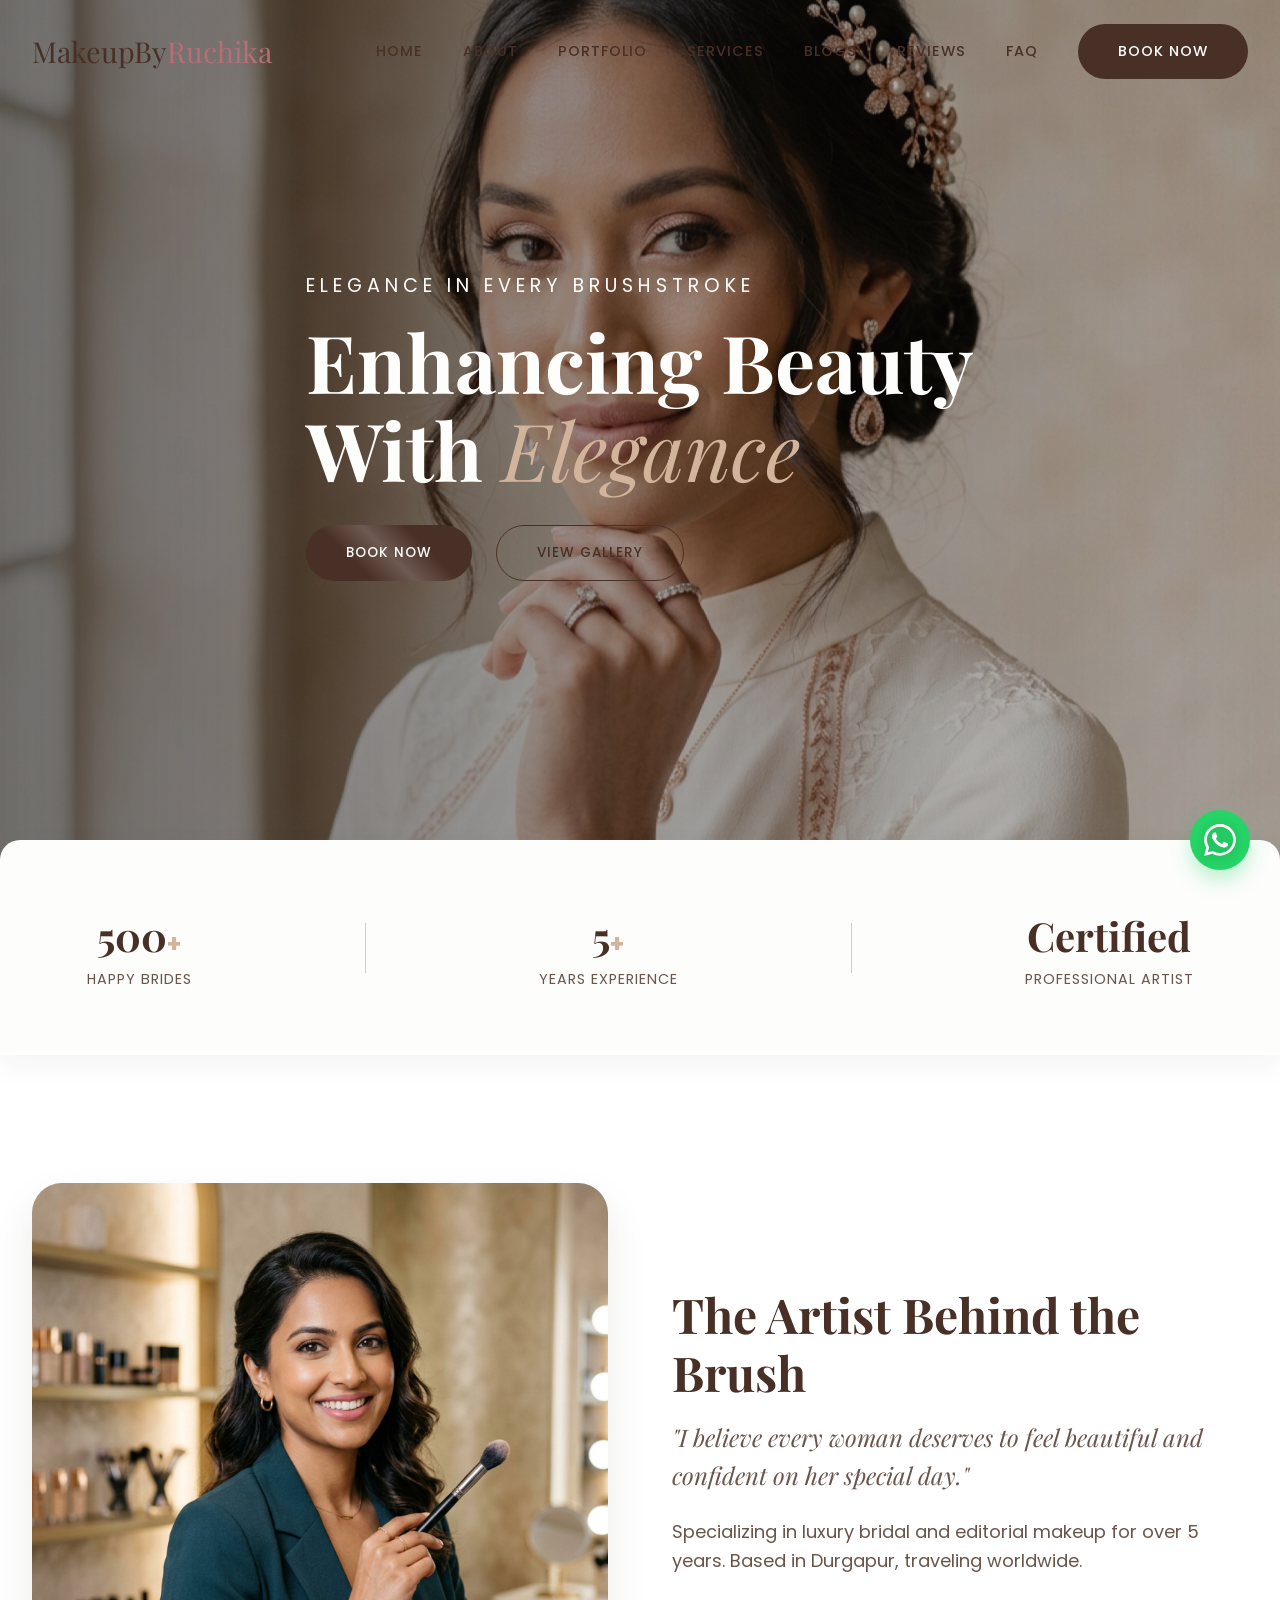
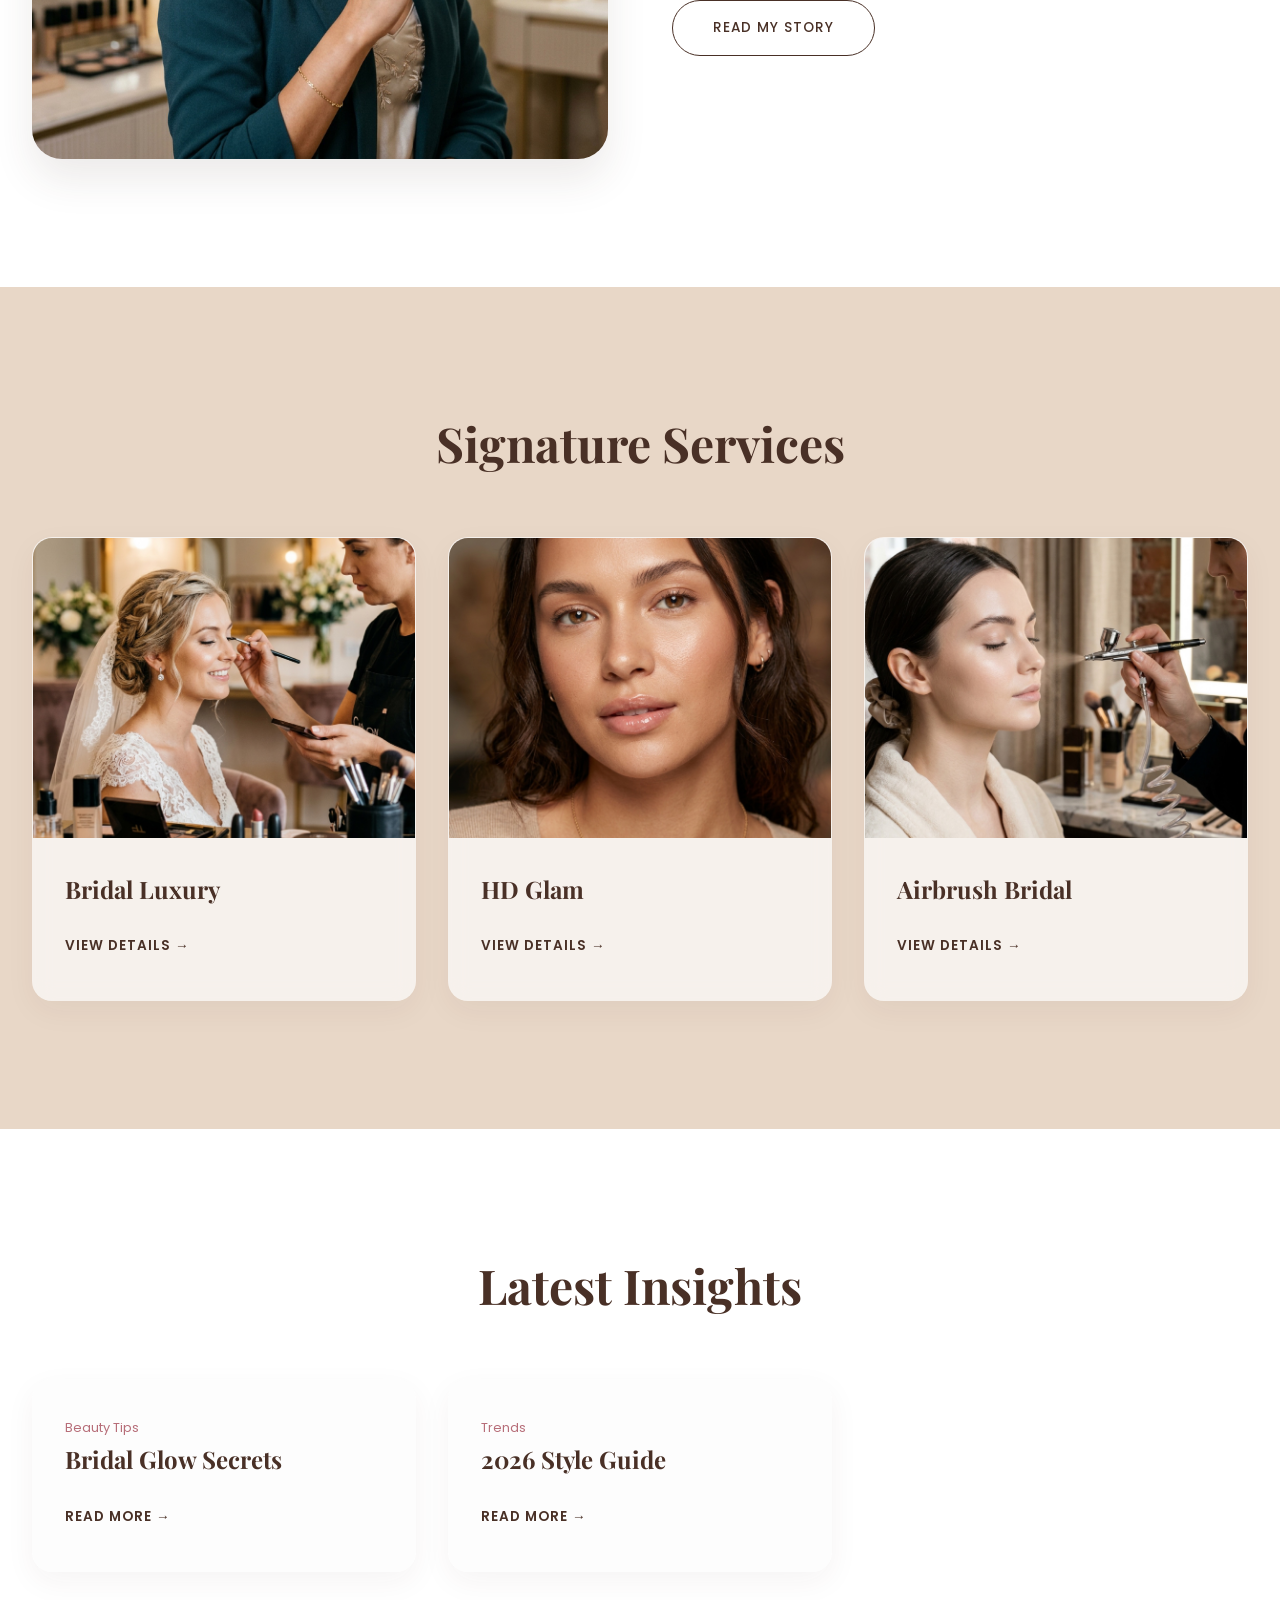
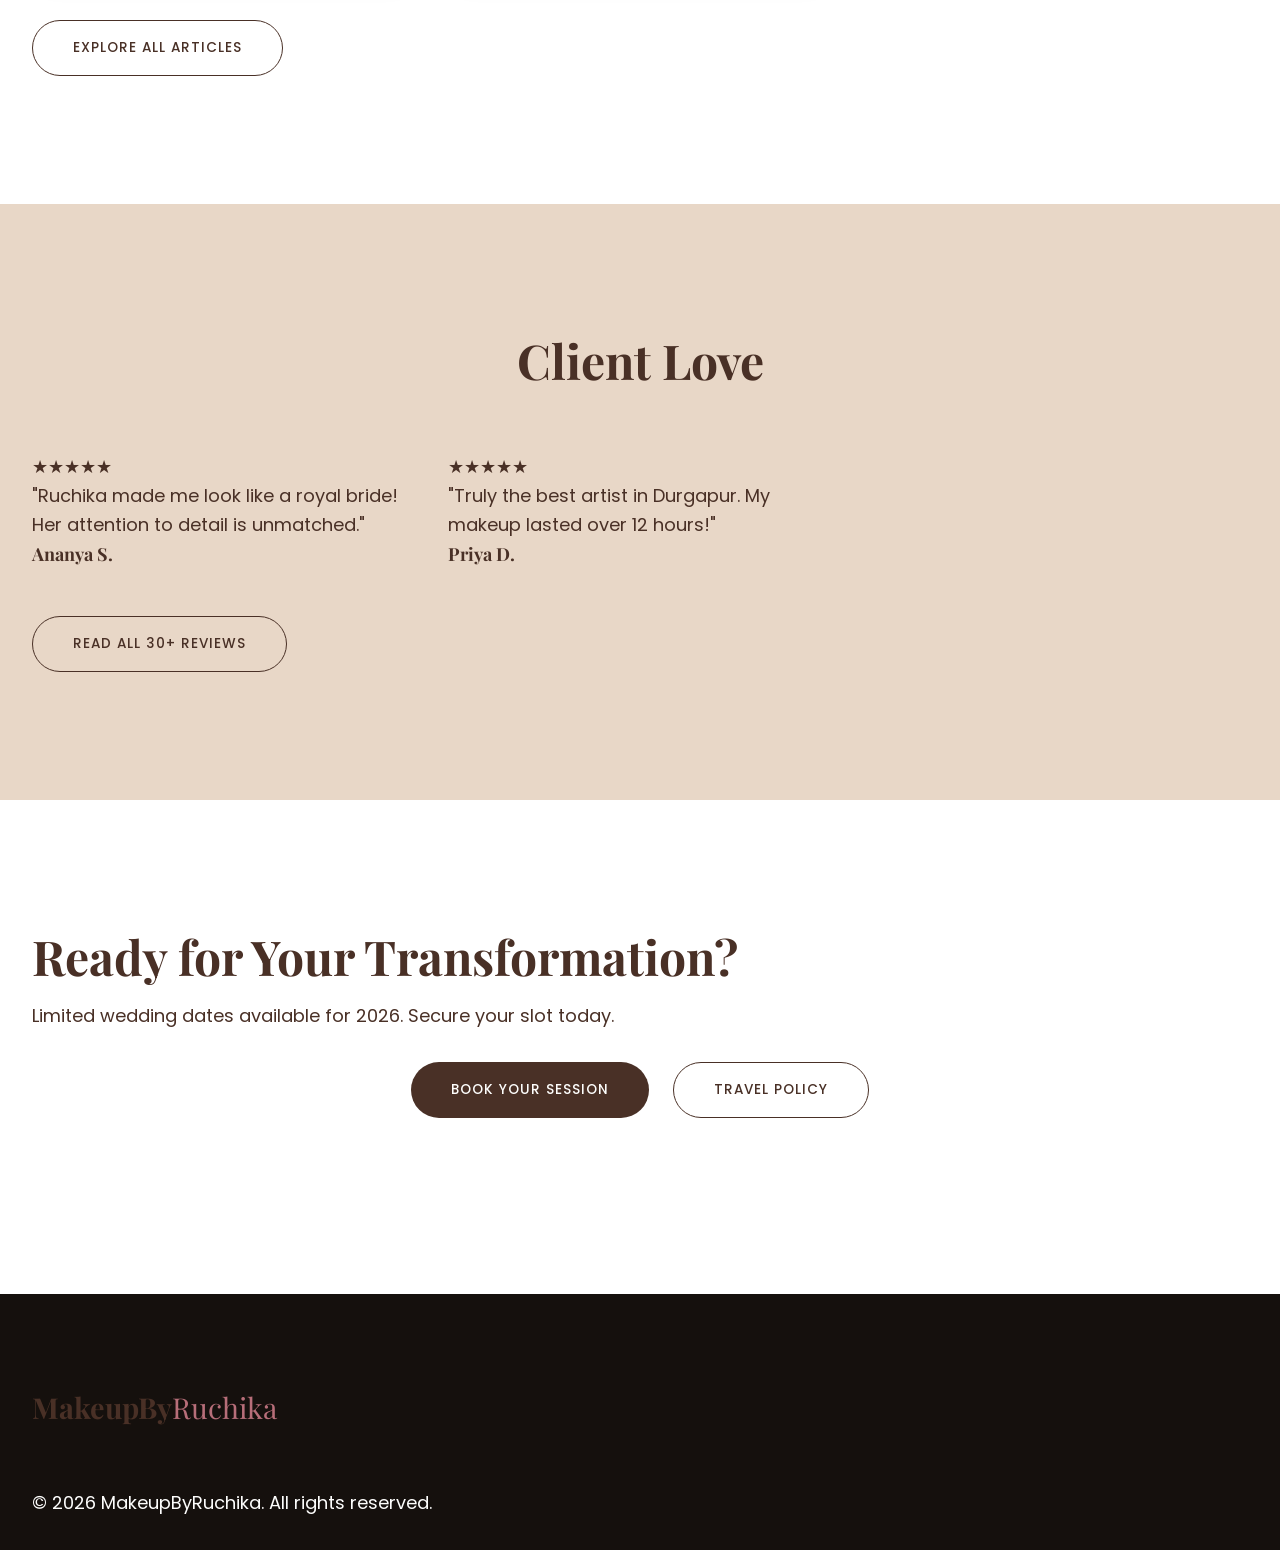
==== index.html @ d5c65cb2 "Remove loader page completely" ====
<!DOCTYPE html>
<html lang="en">
<head>
    <meta charset="UTF-8">
    <meta name="viewport" content="width=device-width, initial-scale=1.0">
    <title>MakeupByRuchika | Luxury Bridal & Celebrity Makeup Artist</title>
    <meta name="description" content="MakeupByRuchika - Professional luxury makeup artist specializing in Bridal, HD, and Editorial makeup.">
    <link rel="preconnect" href="https://fonts.googleapis.com">
    <link rel="dns-prefetch" href="https://fonts.googleapis.com">
    <link rel="dns-prefetch" href="https://fonts.gstatic.com">
    <link rel="preconnect" href="https://fonts.gstatic.com" crossorigin>
    <link rel="dns-prefetch" href="https://fonts.googleapis.com">
    <link rel="dns-prefetch" href="https://fonts.gstatic.com">
    <link href="https://fonts.googleapis.com/css2?family=Playfair+Display:ital,wght@0,400..900;1,400..900&family=Poppins:wght@300;400;500;600&display=swap" rel="stylesheet">
    <link rel="stylesheet" href="css/style.css">
    <link rel="icon" type="image/png" href="assets/img/favicon.png">
</head>
<body>
    

    <header class="header">
        <nav class="navbar container">
            <a href="index.html" class="logo">MakeupBy<span>Ruchika</span></a>
            <ul class="nav-links"><li><a href="index.html">Home</a></li><li><a href="about.html">About</a></li><li><a href="portfolio.html">Portfolio</a></li><li><a href="services.html">Services</a></li><li><a href="blogs.html">Blogs</a></li><li><a href="review.html">Reviews</a></li><li><a href="faq.html">FAQ</a></li><li><a href="contact.html" class="btn btn-primary">Book Now</a></li></ul>
            <div class="menu-toggle" id="mobile-menu">
                <span class="bar"></span><span class="bar"></span><span class="bar"></span>
            </div>
        </nav>
    </header>

    <main>
        <section class="hero">
            <div class="hero-bg">
                <img loading="lazy" src="assets/img/hero_bridal_makeup.png" alt="Luxury Bridal Makeup" class="hero-img">
                <div class="hero-overlay"></div>
            </div>
            <div class="hero-content container">
                <p class="hero-subtitle reveal-up">Elegance in Every Brushstroke</p>
                <h1 class="hero-title reveal-up">Enhancing Beauty <br>With <span>Elegance</span></h1>
                <div class="hero-ctas reveal-up">
                    <a href="contact.html" class="btn btn-primary btn-shimmer">Book Now</a>
                    <a href="portfolio.html" class="btn btn-secondary">View Gallery</a>
                </div>
            </div>
        </section>

        <section class="trust container" style="margin-top: -60px; padding: 4rem 0;">
            <div class="trust-grid">
                <div class="trust-item reveal-up">
                    <h3 class="counter" data-target="500">0</h3><span>+</span><p>Happy Brides</p>
                </div>
                <div class="trust-divider"></div>
                <div class="trust-item reveal-up">
                    <h3 class="counter" data-target="5">0</h3><span>+</span><p>Years Experience</p>
                </div>
                <div class="trust-divider"></div>
                <div class="trust-item reveal-up">
                    <h3 class="logo-badge">Certified</h3><p>Professional Artist</p>
                </div>
            </div>
        </section>

        <section class="about-preview section-padding">
            <div class="container">
                <div class="about-wrapper" style="grid-template-columns: 1fr 1fr; gap: 4rem;">
                    <div class="about-img reveal-up"><img loading="lazy" src="assets/img/ruchika_portrait.png" alt="Ruchika"></div>
                    <div class="about-text reveal-up">
                        <h2 class="section-title">The Artist Behind <span>the Brush</span></h2>
                        <p class="about-quote">"I believe every woman deserves to feel beautiful and confident on her special day."</p>
                        <p>Specializing in luxury bridal and editorial makeup for over 5 years. Based in Durgapur, traveling worldwide.</p>
                        <a href="about.html" class="btn btn-secondary">Read My Story</a>
                    </div>
                </div>
            </div>
        </section>

        <section class="services section-padding" style="background: var(--bg-soft);">
            <div class="container">
                <div class="section-header reveal-up">
                    <h2 class="section-title">Signature Services</h2>
                </div>
                <div class="services-grid">
                    <div class="service-card reveal-up">
                        <div class="service-img"><img loading="lazy" src="assets/img/bridal_service.png" alt="Bridal"></div>
                        <div class="service-info"><h3>Bridal Luxury</h3><a href="services.html" class="btn btn-text">View Details &rarr;</a></div>
                    </div>
                    <div class="service-card reveal-up" data-delay="0.2">
                        <div class="service-img"><img loading="lazy" src="assets/img/hd_makeup.png" alt="HD Glam"></div>
                        <div class="service-info"><h3>HD Glam</h3><a href="services.html" class="btn btn-text">View Details &rarr;</a></div>
                    </div>
                    <div class="service-card reveal-up" data-delay="0.4">
                        <div class="service-img"><img loading="lazy" src="assets/img/airbrush_service.png" alt="Airbrush"></div>
                        <div class="service-info"><h3>Airbrush Bridal</h3><a href="services.html" class="btn btn-text">View Details &rarr;</a></div>
                    </div>
                </div>
            </div>
        </section>

        <section class="blog-preview section-padding">
            <div class="container">
                <div class="section-header reveal-up">
                    <h2 class="section-title">Latest <span>Insights</span></h2>
                </div>
                <div class="services-grid">
                    <div class="service-card reveal-up">
                        <div class="service-info">
                            <span class="blog-date" style="font-size: 0.8rem; color: var(--rose-gold);">Beauty Tips</span>
                            <h3>Bridal Glow Secrets</h3>
                            <a href="blogs.html" class="btn btn-text">Read More &rarr;</a>
                        </div>
                    </div>
                    <div class="service-card reveal-up" data-delay="0.2">
                        <div class="service-info">
                            <span class="blog-date" style="font-size: 0.8rem; color: var(--rose-gold);">Trends</span>
                            <h3>2026 Style Guide</h3>
                            <a href="blogs.html" class="btn btn-text">Read More &rarr;</a>
                        </div>
                    </div>
                </div>
                <div class="text-center reveal-up" style="margin-top: 3rem;">
                    <a href="blogs.html" class="btn btn-secondary">Explore All Articles</a>
                </div>
            </div>
        </section>

        <section class="reviews-preview section-padding" style="background: var(--bg-soft);">
            <div class="container">
                <div class="section-header reveal-up">
                    <h2 class="section-title">Client <span>Love</span></h2>
                </div>
                <div class="services-grid">
                    <div class="review-card reveal-up">
                        <div class="stars">★★★★★</div>
                        <p class="review-content">"Ruchika made me look like a royal bride! Her attention to detail is unmatched."</p>
                        <div class="review-author"><h4>Ananya S.</h4></div>
                    </div>
                    <div class="review-card reveal-up" data-delay="0.2">
                        <div class="stars">★★★★★</div>
                        <p class="review-content">"Truly the best artist in Durgapur. My makeup lasted over 12 hours!"</p>
                        <div class="review-author"><h4>Priya D.</h4></div>
                    </div>
                </div>
                <div class="text-center reveal-up" style="margin-top: 3rem;">
                    <a href="review.html" class="btn btn-secondary">Read All 30+ Reviews</a>
                </div>
            </div>
        </section>

        <section class="cta-banner section-padding">
            <div class="container text-center reveal-up">
                <h2 class="section-title">Ready for Your <span>Transformation?</span></h2>
                <p style="margin-bottom: 2rem;">Limited wedding dates available for 2026. Secure your slot today.</p>
                <div class="hero-ctas" style="justify-content: center;">
                    <a href="contact.html" class="btn btn-primary">Book Your Session</a>
                    <a href="travel.html" class="btn btn-secondary">Travel Policy</a>
                </div>
            </div>
        </section>
    </main>

    <footer class="footer">
        <div class="container text-center">
            <h2 class="logo">MakeupBy<span>Ruchika</span></h2>
            <div class="social-icons" style="justify-content: center; margin: 2rem 0;">
                <a href="#"><i class="icon-instagram"></i></a>
                <a href="#"><i class="icon-facebook"></i></a>
            </div>
            <p>&copy; 2026 MakeupByRuchika. All rights reserved.</p>
        </div>
    </footer>

    <a href="https://wa.me/919800615490" class="whatsapp-float" target="_blank"><svg xmlns="http://www.w3.org/2000/svg" width="32" height="32" fill="currentColor" class="bi bi-whatsapp" viewBox="0 0 16 16"><path d="M13.601 2.326A7.854 7.854 0 0 0 7.994 0C3.627 0 .068 3.558.064 7.926c0 1.399.366 2.76 1.057 3.965L0 16l4.204-1.102a7.933 7.933 0 0 0 3.79.965h.004c4.368 0 7.926-3.558 7.93-7.93A7.898 7.898 0 0 0 13.6 2.326zM7.994 14.521a6.573 6.573 0 0 1-3.356-.92l-.24-.144-2.494.654.666-2.433-.156-.251a6.56 6.56 0 0 1-1.007-3.505c0-3.626 2.957-6.584 6.591-6.584a6.56 6.56 0 0 1 4.66 1.931 6.557 6.557 0 0 1 1.928 4.66c-.004 3.639-2.961 6.592-6.592 6.592zm3.615-4.934c-.197-.099-1.17-.578-1.353-.646-.182-.065-.315-.099-.445.099-.133.197-.513.646-.627.775-.114.133-.232.148-.43.05-.197-.1-.836-.308-1.592-.985-.59-.525-.985-1.175-1.103-1.372-.114-.198-.011-.304.088-.403.087-.088.197-.232.296-.346.1-.114.133-.198.198-.33.065-.134.034-.248-.015-.347-.05-.099-.445-1.076-.612-1.47-.16-.389-.323-.335-.445-.34-.114-.007-.247-.007-.38-.007a.729.729 0 0 0-.529.247c-.182.198-.691.677-.691 1.654 0 .977.71 1.916.81 2.049.098.133 1.394 2.132 3.383 2.992.47.205.84.326 1.129.418.475.152.904.129 1.246.08.38-.058 1.171-.48 1.338-.943.164-.464.164-.86.114-.943-.049-.084-.182-.133-.38-.232z"/></svg></a>
    <script src="js/main.js"></script>
    <div class="mobile-sticky-cta"><a href="contact.html" class="btn btn-primary btn-block">Book Now</a></div>
    <div class="lightbox" id="lightbox"><span class="lightbox-close">&times;</span><img src="" class="lightbox-content"></div>
</body>
</html>
---- css/style.css ----
/* DESIGN SYSTEM VARIABLES */
:root {
    --bg-main: #F4E9DD;
    --bg-soft: #E8D7C7;
    --accent: #D2B39B;
    --text: #493026;
    --text-soft: #6A554B;
    --brown: #855C4B;
    --white: #FDFDFC;
    --border: #D3CDC8;
    --dark: #15100D;
    --gold: #D4AF37;
    --rose-gold: #B76E79;
    
    --font-heading: 'Playfair Display', serif;
    --font-body: 'Poppins', sans-serif;
    
    /* FLUID TYPOGRAPHY */
    --h1-size: clamp(32px, 6vw, 72px);
    --h2-size: clamp(26px, 4vw, 52px);
    --body-size: clamp(15px, 2vw, 18px);
    --btn-size: clamp(14px, 2vw, 18px);
    
    /* DYNAMIC SPACING */
    --section-pad-mobile: 40px 20px;
    --section-pad-tablet: 60px 30px;
    --section-pad-desktop: 100px 60px;
    
    --transition: all 0.4s ease-out;
    --shadow-soft: 0 10px 30px rgba(73, 48, 38, 0.05);
    --shadow-medium: 0 20px 40px rgba(73, 48, 38, 0.1);
}

/* RESET & BASE STYLES */
* {
    margin: 0;
    padding: 0;
    box-sizing: border-box;
}

html {
    scroll-behavior: smooth;
}

body {
    background-image: url('../assets/img/site_bg.png');
    background-size: cover;
    background-position: center;
    background-attachment: fixed;
    color: var(--text);
    font-family: var(--font-body);
    font-size: var(--body-size);
    line-height: 1.6;
    overflow-x: hidden;
}

.container {
    max-width: 1600px; /* 4K Ready */
    margin: 0 auto;
    padding: 0 2rem;
}

.section-padding {
    padding: var(--section-pad-desktop);
}

h1 { font-size: var(--h1-size); line-height: 1.1; }
h2 { font-size: var(--h2-size); line-height: 1.2; }

@media (max-width: 1024px) {
    .section-padding { padding: var(--section-pad-tablet); }
}

@media (max-width: 767px) {
    .section-padding { padding: var(--section-pad-mobile); }
}

h1, h2, h3, h4 {
    font-family: var(--font-heading);
    font-weight: 700;
}

a {
    text-decoration: none;
    color: inherit;
    transition: var(--transition);
}

ul {
    list-style: none;
}

img {
    max-width: 100%;
    display: block;
}

 /* Premium Brand Color */
    transition: transform 1.2s cubic-bezier(0.8, 0, 0.2, 1);
}

.loader-panel.left { left: 0; }
.loader-panel.right { right: 0; }

.loader.loaded .loader-panel.left { transform: translateX(-100%); }
.loader.loaded .loader-panel.right { transform: translateX(100%); }

.loader-visual {
    position: relative;
    width: 90%;
    max-width: 600px;
    aspect-ratio: 16/9;
    display: flex;
    justify-content: center;
    align-items: center;
    z-index: 10;
    transition: opacity 0.8s ease;
}

.loader.loaded .loader-visual {
    opacity: 0;
}

.loader-img {
    width: 100%;
    height: 100%;
    object-fit: contain;
    background: var(--bg-main); /* Premium Brand Color */
    animation: loaderEntrance 3s ease-out forwards;
}

.loader-glow {
    position: absolute;
    top: 50%;
    left: 50%;
    width: clamp(200px, 50vw, 400px);
    height: clamp(200px, 50vw, 400px);
    background: radial-gradient(circle, rgba(210, 179, 155, 0.25) 0%, transparent 70%);
    transform: translate(-50%, -50%);
    animation: loaderPulse 2s infinite ease-in-out;
}

.loader-shimmer {
    position: absolute;
    top: 0;
    left: -150%;
    width: 100%;
    height: 100%;
    background: linear-gradient(
        120deg,
        transparent 0%,
        rgba(255, 255, 255, 0.5) 50%,
        transparent 100%
    );
    animation: loaderShimmer 2.5s infinite;
}

@keyframes loaderEntrance {
    0% { transform: scale(0.95); opacity: 0; }
    20% { opacity: 1; }
    100% { transform: scale(1); }
}

@keyframes loaderPulse {
    0%, 100% { transform: translate(-50%, -50%) scale(1); opacity: 0.4; }
    50% { transform: translate(-50%, -50%) scale(1.3); opacity: 0.7; }
}

@keyframes loaderShimmer {
    0% { left: -150%; }
    100% { left: 150%; }
}

/* BUTTONS */
.btn {
    display: inline-block;
    padding: 1rem 2.5rem;
    border-radius: 50px;
    font-weight: 500;
    letter-spacing: 1px;
    text-transform: uppercase;
    font-size: 0.85rem;
    border: none;
    cursor: pointer;
    transition: var(--transition);
}

.btn-primary {
    background-color: var(--text);
    color: var(--white);
}

.btn-primary:hover {
    background-color: var(--brown);
    transform: translateY(-3px);
    box-shadow: var(--shadow-medium);
}

.btn-secondary {
    border: 1px solid var(--text);
    color: var(--text);
}

.btn-secondary:hover {
    background-color: var(--text);
    color: var(--white);
    transform: translateY(-3px);
}

.btn-text {
    padding: 0;
    font-weight: 600;
    color: var(--text);
    position: relative;
}

.btn-text::after {
    content: '';
    position: absolute;
    bottom: -2px;
    left: 0;
    width: 0;
    height: 1px;
    background: var(--text);
    transition: var(--transition);
}

.btn-text:hover::after {
    width: 100%;
}

.btn-shimmer {
    position: relative;
    overflow: hidden;
}

.btn-shimmer::after {
    content: '';
    position: absolute;
    top: -50%;
    left: -50%;
    width: 200%;
    height: 200%;
    background: linear-gradient(
        45deg,
        rgba(255, 255, 255, 0) 40%,
        rgba(255, 255, 255, 0.2) 50%,
        rgba(255, 255, 255, 0) 60%
    );
    animation: shimmer 3s infinite;
}

@keyframes shimmer {
    0% { transform: translateX(-100%) translateY(-100%); }
    100% { transform: translateX(100%) translateY(100%); }
}

/* HEADER & NAVBAR */
.header {
    position: fixed;
    top: 0;
    left: 0;
    width: 100%;
    padding: 1.5rem 0;
    z-index: 1000;
    transition: var(--transition);
}

.header.scrolled {
    background: rgba(255, 255, 255, 0.9);
    backdrop-filter: blur(10px);
    padding: 1rem 0;
    box-shadow: var(--shadow-soft);
}

.navbar {
    display: flex;
    justify-content: space-between;
    align-items: center;
}

.logo {
    font-size: 1.8rem;
    font-family: var(--font-heading);
    color: var(--text);
    z-index: 1001;
}

.logo span {
    font-weight: 300;
    color: var(--rose-gold);
}

.nav-links {
    display: flex;
    align-items: center;
    gap: 2.5rem;
}

.nav-links a {
    font-size: 0.9rem;
    font-weight: 500;
    text-transform: uppercase;
    letter-spacing: 1px;
}

.nav-links a:hover {
    color: var(--rose-gold);
}

/* Mobile Menu Toggle */
.menu-toggle {
    display: none;
    flex-direction: column;
    gap: 6px;
    cursor: pointer;
    z-index: 1001;
}

.menu-toggle span {
    width: 30px;
    height: 2px;
    background: var(--text);
    transition: var(--transition);
}

@media (max-width: 992px) {
    .menu-toggle {
        display: flex;
    }

    .nav-links {
        position: fixed;
        top: 0;
        right: -100%;
        width: 100%; /* Change to full width for better mobile experience */
        height: 100vh;
        background: var(--bg-main); /* Use brand color instead of white */
        flex-direction: column;
        justify-content: center;
        align-items: center;
        gap: 2rem;
        transition: 0.5s cubic-bezier(0.8, 0, 0.2, 1);
        z-index: 1000;
        visibility: hidden; /* Hidden by default */
        opacity: 0;
    }

    .nav-links.active {
        right: 0;
        visibility: visible;
        opacity: 1;
    }

    .nav-links a {
        font-size: 1.5rem;
        color: var(--text);
    }

    /* Hamburger Animation */
    .menu-toggle.active span:nth-child(1) { transform: translateY(8px) rotate(45deg); background: var(--text); }
    .menu-toggle.active span:nth-child(2) { opacity: 0; }
    .menu-toggle.active span:nth-child(3) { transform: translateY(-8px) rotate(-45deg); background: var(--text); }
}

/* HERO SECTION */
.hero {
    height: 100vh;
    position: relative;
    display: flex;
    align-items: center;
    color: var(--white);
    overflow: hidden;
}

.hero-bg {
    position: absolute;
    top: 0;
    left: 0;
    width: 100%;
    height: 100%;
    z-index: -1;
}

.hero-img {
    width: 100%;
    height: 100%;
    object-fit: cover;
    animation: zoomOut 10s forwards;
}

@keyframes zoomOut {
    from { transform: scale(1.1); }
    to { transform: scale(1); }
}

.hero-overlay {
    position: absolute;
    top: 0;
    left: 0;
    width: 100%;
    height: 100%;
    background: linear-gradient(to right, rgba(21, 16, 13, 0.6), rgba(21, 16, 13, 0.2));
}

.hero-content {
    max-width: 800px;
}

.hero-subtitle {
    font-size: 1.2rem;
    text-transform: uppercase;
    letter-spacing: 5px;
    margin-bottom: 1rem;
}

.hero-title {
    font-size: 5rem;
    line-height: 1.1;
    margin-bottom: 2rem;
}

.hero-title span {
    font-style: italic;
    font-weight: 400;
    color: var(--accent);
}

.hero-ctas {
    display: flex;
    gap: 1.5rem;
    margin-bottom: 3rem;
}

.hero-badge {
    display: inline-block;
    padding: 0.5rem 1rem;
    background: rgba(255, 255, 255, 0.1);
    backdrop-filter: blur(5px);
    border-radius: 5px;
    font-size: 0.8rem;
    border: 1px solid rgba(255, 255, 255, 0.2);
}

/* ABOUT PREVIEW */
.about-wrapper {
    display: grid;
    grid-template-columns: 1.2fr 1.5fr;
    gap: 5rem;
    align-items: center;
}

.about-img {
    position: relative;
}

.about-img img {
    border-radius: 30px;
    box-shadow: var(--shadow-medium);
}

.experience-badge {
    position: absolute;
    bottom: -30px;
    right: -30px;
    background: var(--text);
    color: var(--white);
    padding: 2rem;
    border-radius: 20px;
    text-align: center;
    box-shadow: var(--shadow-medium);
}

.experience-badge span {
    display: block;
    font-size: 1.5rem;
    font-weight: 700;
    font-family: var(--font-heading);
}

.experience-badge p {
    font-size: 0.8rem;
    text-transform: uppercase;
    letter-spacing: 2px;
}

.about-quote {
    font-family: var(--font-heading);
    font-size: 1.5rem;
    font-style: italic;
    color: var(--brown);
    margin-bottom: 2rem;
}

.about-text p {
    margin-bottom: 1.5rem;
    color: var(--text-soft);
}

.about-features {
    display: flex;
    flex-wrap: wrap;
    gap: 2rem;
    margin: 2rem 0 3rem;
}

.feat {
    display: flex;
    align-items: center;
    gap: 10px;
    font-size: 0.9rem;
    font-weight: 500;
}

.feat i {
    color: var(--rose-gold);
}

/* TRUST SECTION */
.trust {
    padding: 5rem 0;
    background: var(--white);
    margin-top: -50px;
    position: relative;
    z-index: 10;
    border-radius: 20px 20px 0 0;
    box-shadow: var(--shadow-soft);
}

.trust-grid {
    display: flex;
    justify-content: space-around;
    align-items: center;
    text-align: center;
}

.trust-item h3 {
    font-size: 2.5rem;
    color: var(--text);
    display: inline-block;
}

.trust-item span {
    font-size: 1.5rem;
    color: var(--accent);
    font-weight: 700;
}

.trust-item p {
    font-size: 0.9rem;
    color: var(--text-soft);
    text-transform: uppercase;
    letter-spacing: 1px;
}

.trust-divider {
    width: 1px;
    height: 50px;
    background: var(--border);
}

/* SERVICES */
.section-padding {
    padding: 8rem 0;
}

.section-header {
    text-align: center;
    margin-bottom: 4rem;
}

.section-title {
    font-size: 3rem;
    margin-bottom: 1rem;
}

.section-subtitle {
    color: var(--text-soft);
    font-size: 1.1rem;
}

.services-grid {
    display: grid;
    grid-template-columns: repeat(3, 1fr);
    gap: 2rem;
}

.service-card {
    background: rgba(253, 253, 252, 0.7);
    backdrop-filter: blur(10px);
    border: 1px solid rgba(211, 205, 200, 0.3);
    border-radius: 20px;
    overflow: hidden;
    transition: var(--transition);
    box-shadow: var(--shadow-soft);
}

.service-card:hover {
    transform: translateY(-10px);
    box-shadow: var(--shadow-medium);
}

.service-img {
    height: 300px;
    overflow: hidden;
}

.service-img img {
    width: 100%;
    height: 100%;
    object-fit: cover;
    transition: var(--transition);
}

.service-card:hover .service-img img {
    transform: scale(1.1);
}

.service-info {
    padding: 2rem;
}

.service-info h3 {
    font-size: 1.5rem;
    margin-bottom: 1rem;
}

.service-info p {
    color: var(--text-soft);
    margin-bottom: 1.5rem;
    font-size: 0.95rem;
}

.price {
    display: block;
    font-size: 1.2rem;
    font-weight: 700;
    color: var(--brown);
    margin-bottom: 1.5rem;
}

/* PORTFOLIO */
.filter-buttons {
    display: flex;
    justify-content: center;
    gap: 1.5rem;
    margin-top: 2rem;
}

.filter-btn {
    background: none;
    border: none;
    font-family: var(--font-body);
    font-weight: 500;
    cursor: pointer;
    padding: 0.5rem 1rem;
    position: relative;
}

.filter-btn.active {
    color: var(--rose-gold);
}

.filter-btn::after {
    content: '';
    position: absolute;
    bottom: 0;
    left: 50%;
    width: 0;
    height: 2px;
    background: var(--rose-gold);
    transition: var(--transition);
    transform: translateX(-50%);
}

.filter-btn.active::after {
    width: 50%;
}

/* MASONRY PORTFOLIO GRID */
.portfolio-grid {
    display: block;
    column-count: 4; /* Desktop Rule */
    column-gap: 1.5rem;
}

.portfolio-item {
    break-inside: avoid;
    margin-bottom: 1.5rem;
    display: inline-block;
    width: 100%;
}

@media (max-width: 1200px) {
    .portfolio-grid { column-count: 3; }
}

@media (max-width: 767px) {
    .portfolio-grid { column-count: 2; } /* Mobile Rule */
}

@media (max-width: 480px) {
    .portfolio-grid { column-count: 2; } /* Keep 2 for better density as per user rule */
}

.portfolio-card {
    position: relative;
    border-radius: 15px;
    overflow: hidden;
    cursor: pointer;
    box-shadow: var(--shadow-soft);
    transition: var(--transition);
}

.portfolio-card img {
    width: 100%;
    height: auto;
    display: block;
    transition: var(--transition);
}

.portfolio-card:hover img {
    transform: scale(1.05);
}

.portfolio-card {
    position: relative;
    border-radius: 15px;
    overflow: hidden;
    cursor: pointer;
}

.portfolio-card img {
    transition: var(--transition);
}

.portfolio-overlay {
    position: absolute;
    top: 0;
    left: 0;
    width: 100%;
    height: 100%;
    background: rgba(73, 48, 26, 0.7);
    display: flex;
    justify-content: center;
    align-items: center;
    opacity: 0;
    transition: var(--transition);
}

.portfolio-card:hover .portfolio-overlay {
    opacity: 1;
}

.portfolio-card:hover img {
    transform: scale(1.1);
}

.portfolio-overlay span {
    color: var(--white);
    font-size: 1.2rem;
    font-family: var(--font-heading);
    letter-spacing: 2px;
    transform: translateY(20px);
    transition: var(--transition);
}

.portfolio-card:hover .portfolio-overlay span {
    transform: translateY(0);
}

.view-more {
    text-align: center;
    margin-top: 4rem;
}

/* COMPARISON SLIDER */
.comparison-slider {
    position: relative;
    width: 100%;
    max-width: 800px;
    margin: 0 auto;
    height: 500px;
    border-radius: 20px;
    overflow: hidden;
    box-shadow: var(--shadow-medium);
}

.comparison-slider img {
    width: 100%;
    height: 100%;
    object-fit: cover;
    pointer-events: none;
}

.before-img, .after-img {
    position: absolute;
    top: 0;
    left: 0;
    width: 100%;
    height: 100%;
}

.after-img {
    width: 50%;
    z-index: 1;
    overflow: hidden;
    border-right: 2px solid var(--white);
}

.comparison-slider .label {
    position: absolute;
    bottom: 20px;
    padding: 0.5rem 1rem;
    background: rgba(0, 0, 0, 0.5);
    color: var(--white);
    font-size: 0.8rem;
    text-transform: uppercase;
    letter-spacing: 1px;
    border-radius: 5px;
    z-index: 2;
}

.before-img .label { right: 20px; }
.after-img .label { left: 20px; }

.slider-input {
    position: absolute;
    top: 0;
    left: 0;
    width: 100%;
    height: 100%;
    background: transparent;
    appearance: none;
    z-index: 10;
    cursor: ew-resize;
    outline: none;
}

.slider-input::-webkit-slider-thumb {
    appearance: none;
    width: 40px;
    height: 500px;
}

.slider-handle {
    position: absolute;
    top: 0;
    left: 50%;
    width: 2px;
    height: 100%;
    background: var(--white);
    transform: translateX(-50%);
    z-index: 5;
    pointer-events: none;
}

.handle-circle {
    position: absolute;
    top: 50%;
    left: 50%;
    transform: translate(-50%, -50%);
    width: 40px;
    height: 40px;
    background: var(--white);
    border-radius: 50%;
    display: flex;
    justify-content: center;
    align-items: center;
    box-shadow: 0 0 10px rgba(0, 0, 0, 0.2);
    color: var(--text);
}

/* TRAVEL POLICY */
.travel-wrapper {
    display: grid;
    grid-template-columns: 1fr 1fr;
    gap: 4rem;
    align-items: center;
    background: var(--dark);
    color: var(--white);
    padding: 4rem;
    border-radius: 30px;
    overflow: hidden;
}

.travel-content .section-title {
    color: var(--white);
}

.travel-content p {
    color: var(--border);
    margin-bottom: 2rem;
}

.travel-grid {
    display: grid;
    grid-template-columns: 1fr 1fr;
    gap: 2rem;
    margin-bottom: 2rem;
}

.travel-item h4 {
    margin: 1rem 0 0.5rem;
    font-size: 1.1rem;
}

.travel-item p {
    font-size: 0.9rem;
    margin-bottom: 0;
}

.travel-note {
    font-size: 0.8rem;
    font-style: italic;
    opacity: 0.7;
}

.travel-img img {
    border-radius: 20px;
}

/* BOOKING SECTION */
.booking-wrapper {
    display: grid;
    grid-template-columns: 1fr 1fr;
    background: var(--white);
    border-radius: 30px;
    overflow: hidden;
    box-shadow: var(--shadow-medium);
}

.booking-info {
    padding: 4rem;
    background: var(--bg-soft);
}

.booking-info p {
    font-size: 1.1rem;
    margin: 2rem 0;
}

.contact-details {
    margin-top: 3rem;
}

.contact-details li {
    margin-bottom: 1.5rem;
    font-size: 1rem;
}

.booking-form {
    padding: 4rem;
}

.form-group {
    margin-bottom: 1.5rem;
}

.form-group input, 
.form-group select, 
.form-group textarea {
    width: 100%;
    padding: 1.2rem;
    border: 1px solid var(--border);
    border-radius: 10px;
    font-family: var(--font-body);
    outline: none;
    transition: var(--transition);
}

.form-group input:focus, 
.form-group select:focus, 
.form-group textarea:focus {
    border-color: var(--accent);
    box-shadow: 0 0 10px rgba(210, 179, 155, 0.1);
}

.btn-block {
    width: 100%;
}

/* FOOTER */
.footer {
    background: var(--dark);
    color: var(--white);
    padding: 6rem 0 2rem;
}

.footer-grid {
    display: grid;
    grid-template-columns: 2fr 1fr 1fr;
    gap: 4rem;
    margin-bottom: 4rem;
}

.footer-brand .logo {
    color: var(--white);
    margin-bottom: 1.5rem;
}

.footer-links h4, 
.footer-social h4 {
    margin-bottom: 2rem;
    font-size: 1.2rem;
}

.footer-links ul li {
    margin-bottom: 1rem;
}

.footer-links a {
    color: var(--border);
}

.footer-links a:hover {
    color: var(--white);
}

.social-icons {
    display: flex;
    gap: 1.5rem;
}

.social-icons a {
    font-size: 1.5rem;
    color: var(--accent);
}

.footer-bottom {
    text-align: center;
    padding-top: 2rem;
    border-top: 1px solid rgba(255, 255, 255, 0.1);
    color: var(--text-soft);
    font-size: 0.9rem;
}

/* WHATSAPP FLOAT */
.whatsapp-float {
    position: fixed;
    bottom: 30px;
    right: 30px;
    width: 60px;
    height: 60px;
    background: #25D366;
    color: white;
    border-radius: 50%;
    display: flex;
    justify-content: center;
    align-items: center;
    box-shadow: 0 10px 20px rgba(37, 211, 102, 0.3);
    z-index: 1000;
    transition: var(--transition);
    animation: waPulse 2s infinite;
}

.whatsapp-float svg {
    width: 32px;
    height: 32px;
    filter: drop-shadow(0 2px 5px rgba(0,0,0,0.2));
}

.whatsapp-float:hover svg {
    animation: waWiggle 0.5s ease-in-out infinite;
}

@keyframes waWiggle {
    0%, 100% { transform: rotate(0); }
    25% { transform: rotate(-10deg); }
    75% { transform: rotate(10deg); }
}

.whatsapp-float span {
    display: none; /* Hide text as requested */
}

.whatsapp-float:hover {
    transform: scale(1.1) rotate(15deg);
    background: #128C7E;
}

@keyframes waPulse {
    0% { box-shadow: 0 0 0 0 rgba(37, 211, 102, 0.7); transform: scale(1); }
    70% { box-shadow: 0 0 0 15px rgba(37, 211, 102, 0); transform: scale(1.05); }
    100% { box-shadow: 0 0 0 0 rgba(37, 211, 102, 0); transform: scale(1); }
}

/* ANIMATIONS */
.reveal-up {
    opacity: 0;
    transform: translateY(30px);
    transition: all 0.8s ease-out;
}

.reveal-up.active {
    opacity: 1;
    transform: translateY(0);
}

/* MOBILE RESPONSIVE */
@media (max-width: 992px) {
    .hero-title { font-size: 3.5rem; }
    .services-grid { grid-template-columns: repeat(2, 1fr); }
    .booking-wrapper { grid-template-columns: 1fr; }
    .footer-grid { grid-template-columns: 1fr 1fr; }
}

@media (max-width: 768px) {
    .nav-links { display: none; }
    .hero-title { font-size: 2.8rem; }
    .hero-ctas { flex-direction: column; }
    .services-grid { grid-template-columns: 1fr; }
    .trust-grid { flex-direction: column; gap: 2rem; }
    .trust-divider { display: none; }
    .section-title { font-size: 2.2rem; }
}

/* TESTIMONIALS */
.testimonials {
    background: var(--bg-soft);
}

.testimonials-grid {
    display: grid;
    grid-template-columns: 1fr 1fr;
    gap: 2rem;
}

.testimonial-card {
    background: rgba(253, 253, 252, 0.7);
    backdrop-filter: blur(10px);
    border: 1px solid rgba(211, 205, 200, 0.3);
    padding: 3rem;
    border-radius: 20px;
    position: relative;
    box-shadow: var(--shadow-soft);
}

.quote-icon {
    font-size: 4rem;
    color: var(--accent);
    position: absolute;
    top: 1rem;
    left: 2rem;
    opacity: 0.2;
    font-family: var(--font-heading);
}

.testimonial-text {
    font-style: italic;
    margin-bottom: 2rem;
    position: relative;
    z-index: 1;
}

.testimonial-author {
    display: flex;
    align-items: center;
    gap: 1.5rem;
}

.testimonial-author img {
    width: 60px;
    height: 60px;
    border-radius: 50%;
    object-fit: cover;
}

.testimonial-author h4 {
    font-size: 1.1rem;
    margin-bottom: 0.2rem;
}

.testimonial-author span {
    font-size: 0.85rem;
    color: var(--text-soft);
}

/* FAQ */
.faq-grid {
    max-width: 800px;
    margin: 0 auto;
}

.faq-item {
    background: var(--white);
    margin-bottom: 1rem;
    border-radius: 15px;
    overflow: hidden;
    box-shadow: var(--shadow-soft);
}

.faq-question {
    padding: 1.5rem 2rem;
    font-weight: 600;
    cursor: pointer;
    position: relative;
}

.faq-question::after {
    content: '+';
    position: absolute;
    right: 2rem;
    color: var(--accent);
}

.faq-answer {
    padding: 0 2rem 1.5rem;
    color: var(--text-soft);
    font-size: 0.95rem;
}

/* MOBILE RESPONSIVE UPDATES */
@media (max-width: 768px) {
    .testimonials-grid { grid-template-columns: 1fr; }
    .testimonial-card { padding: 2rem; }
    .booking-info, .booking-form { padding: 2rem; }
}

/* GLOBAL RESPONSIVE OVERRIDES */
@media (max-width: 992px) {
    .section-padding { padding: 5rem 0; }
    .hero-title { font-size: 3rem; }
    .about-wrapper, .story-grid, .booking-wrapper {
        grid-template-columns: 1fr !important;
        gap: 3rem;
    }
}

@media (max-width: 768px) {
    .hero-title { font-size: 2.5rem; }
    .trust-grid {
        grid-template-columns: 1fr;
        gap: 2rem;
    }
    .trust-divider { display: none; }
    .services-grid {
        grid-template-columns: 1fr;
    }
    .footer-grid {
        grid-template-columns: 1fr;
        text-align: center;
        gap: 3rem;
    }
    .social-icons { justify-content: center; }
}

@media (max-width: 480px) {
    .container { padding: 0 1.5rem; }
    .hero-title { font-size: 2rem; }
    .btn { width: 100%; text-align: center; }
    .hero-ctas { flex-direction: column; width: 100%; }
}

/* MOBILE STICKY CTA */
.mobile-sticky-cta {
    display: none;
    position: fixed;
    bottom: 0;
    left: 0;
    width: 100%;
    padding: 1rem;
    background: rgba(255, 255, 255, 0.9);
    backdrop-filter: blur(10px);
    z-index: 998;
    box-shadow: 0 -5px 20px rgba(0,0,0,0.05);
}

@media (max-width: 767px) {
    .mobile-sticky-cta { display: block; }
}

/* ACCESSIBILITY: TOUCH TARGETS */
.btn, .nav-links a, .filter-btn, .whatsapp-float {
    min-height: 44px;
    display: inline-flex;
    align-items: center;
    justify-content: center;
}


.lightbox {
    position: fixed;
    top: 0;
    left: 0;
    width: 100%;
    height: 100%;
    background: rgba(21, 16, 13, 0.95);
    display: none;
    justify-content: center;
    align-items: center;
    z-index: 2000;
    opacity: 0;
    transition: opacity 0.4s ease;
}

.lightbox.active {
    display: flex;
    opacity: 1;
}

.lightbox-content {
    max-width: 90%;
    max-height: 90%;
    transform: scale(0.9);
    transition: transform 0.4s ease-out;
}

.lightbox.active .lightbox-content {
    transform: scale(1);
}

.lightbox-close {
    position: absolute;
    top: 30px;
    right: 30px;
    color: var(--white);
    font-size: 2rem;
    cursor: pointer;
    font-family: var(--font-body);
}

/* MAGNETIC HOVER REFINEMENT */
.btn, .service-card, .portfolio-card {
    transition: transform 0.3s cubic-bezier(0.175, 0.885, 0.32, 1.275);
}

.btn:hover { transform: translateY(-3px) scale(1.02); }

/* LUXURY ANIMATION LIBRARY (1-100+) */

/* 1. HERO SHIMMER */
@keyframes shimmer {
    0% { background-position: -200% 0; }
    100% { background-position: 200% 0; }
}

.logo.shimmer-text {
    background: linear-gradient(90deg, var(--text) 25%, var(--gold) 50%, var(--text) 75%);
    background-size: 200% auto;
    -webkit-background-clip: text;
    -webkit-text-fill-color: transparent;
    animation: shimmer 5s infinite linear;
}

/* 2. HERO IMAGE ZOOM OUT */
@keyframes zoomOut {
    from { transform: scale(1.1); }
    to { transform: scale(1); }
}

.hero-zoom-out {
    animation: zoomOut 10s ease-out forwards;
}

/* 3. CTA PULSE GLOW */
@keyframes pulseGlow {
    0% { box-shadow: 0 0 0 0 rgba(212, 175, 55, 0.4); }
    70% { box-shadow: 0 0 0 15px rgba(212, 175, 55, 0); }
    100% { box-shadow: 0 0 0 0 rgba(212, 175, 55, 0); }
}

.btn-primary {
    animation: pulseGlow 3s infinite;
}

/* 4. SOFT FLOAT */
@keyframes softFloat {
    0%, 100% { transform: translateY(0); }
    50% { transform: translateY(-10px); }
}

.float-anim {
    animation: softFloat 4s ease-in-out infinite;
}

/* 5. PORTFOLIO HOVER ZOOM */
.portfolio-card img {
    transition: transform 1.2s ease-out;
}

.portfolio-card:hover img {
    transform: scale(1.1) rotate(1deg);
}

/* 6. GLOW BORDER TRACE */
.service-card {
    position: relative;
    border: 1px solid transparent;
    transition: border 0.6s ease;
}

.service-card:hover {
    border: 1px solid var(--gold);
    transform: translateY(-10px);
}

/* 7. SPARKLE PARTICLES (CSS ONLY) */
.sparkle {
    position: absolute;
    width: 4px;
    height: 4px;
    background: var(--gold);
    border-radius: 50%;
    opacity: 0;
    pointer-events: none;
    animation: sparkleAnim 4s infinite;
}

@keyframes sparkleAnim {
    0% { transform: scale(0) rotate(0deg); opacity: 0; }
    50% { opacity: 0.8; }
    100% { transform: scale(1.5) rotate(180deg); opacity: 0; }
}

/* 8. SIGNATURE HANDWRITING (SVG PATH) */
.signature-path {
    stroke-dasharray: 1000;
    stroke-dashoffset: 1000;
    animation: drawLine 3s ease-out forwards;
}

@keyframes drawLine {
    to { stroke-dashoffset: 0; }
}

/* 9. LUXURY CURTAIN OPEN (Already in loader but refined) */
.loader-panel {
    transition: transform 1.2s cubic-bezier(0.77, 0, 0.175, 1);
}

/* 10. MAGNETIC CTA */
.btn-magnetic {
    display: inline-block;
    transition: transform 0.2s cubic-bezier(0.33, 1, 0.68, 1);
}
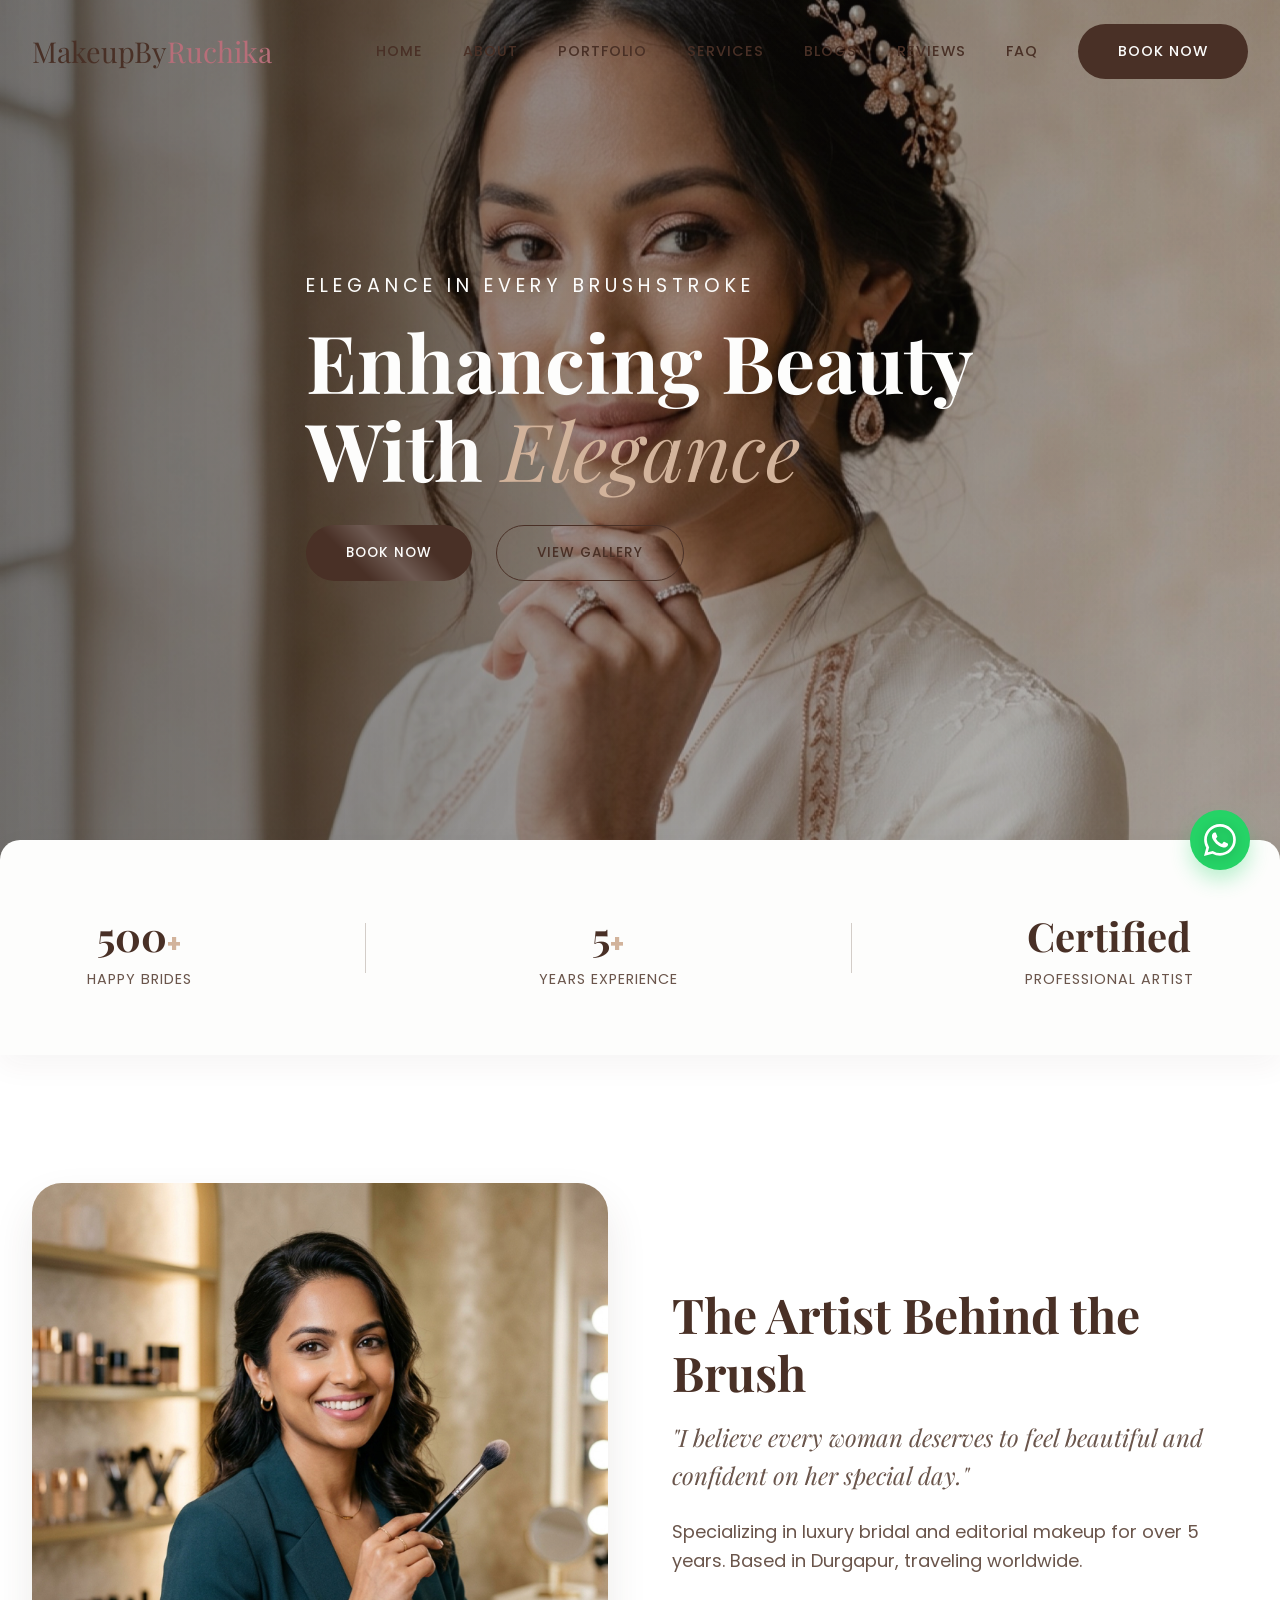
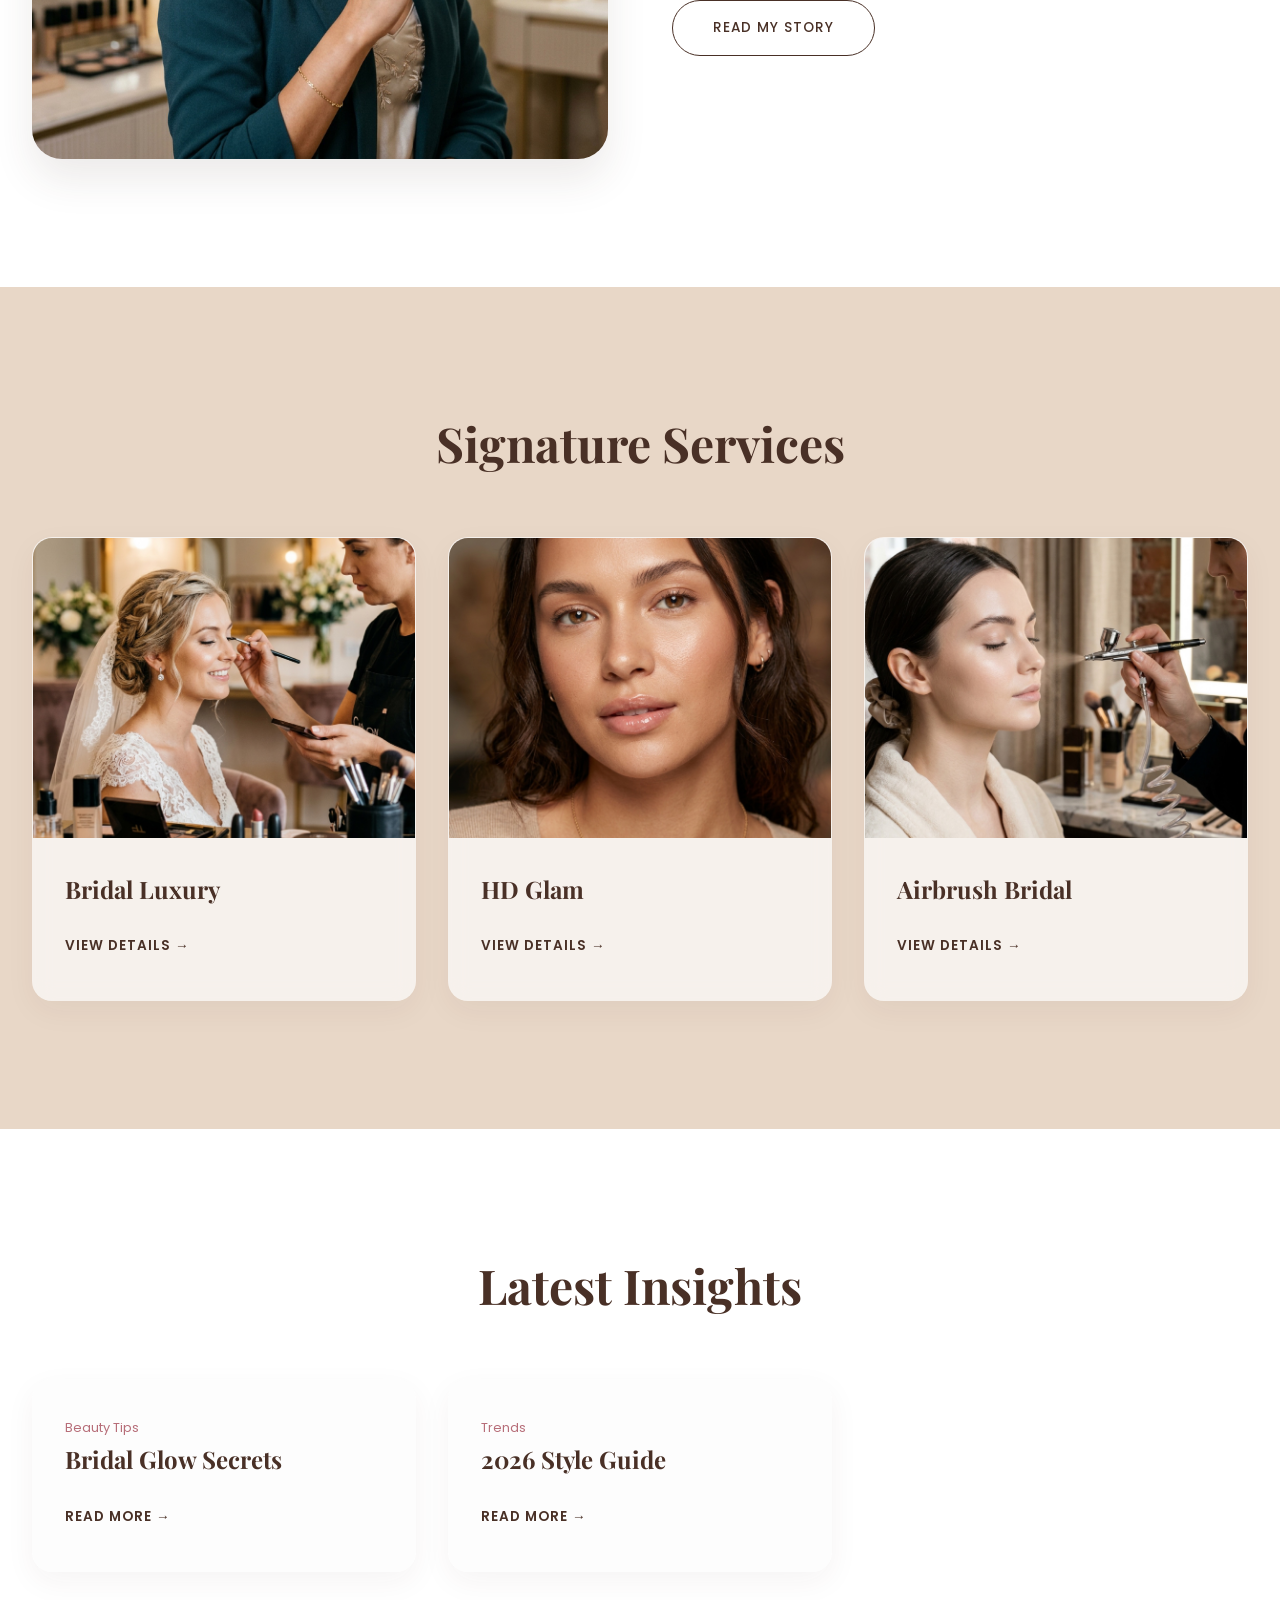
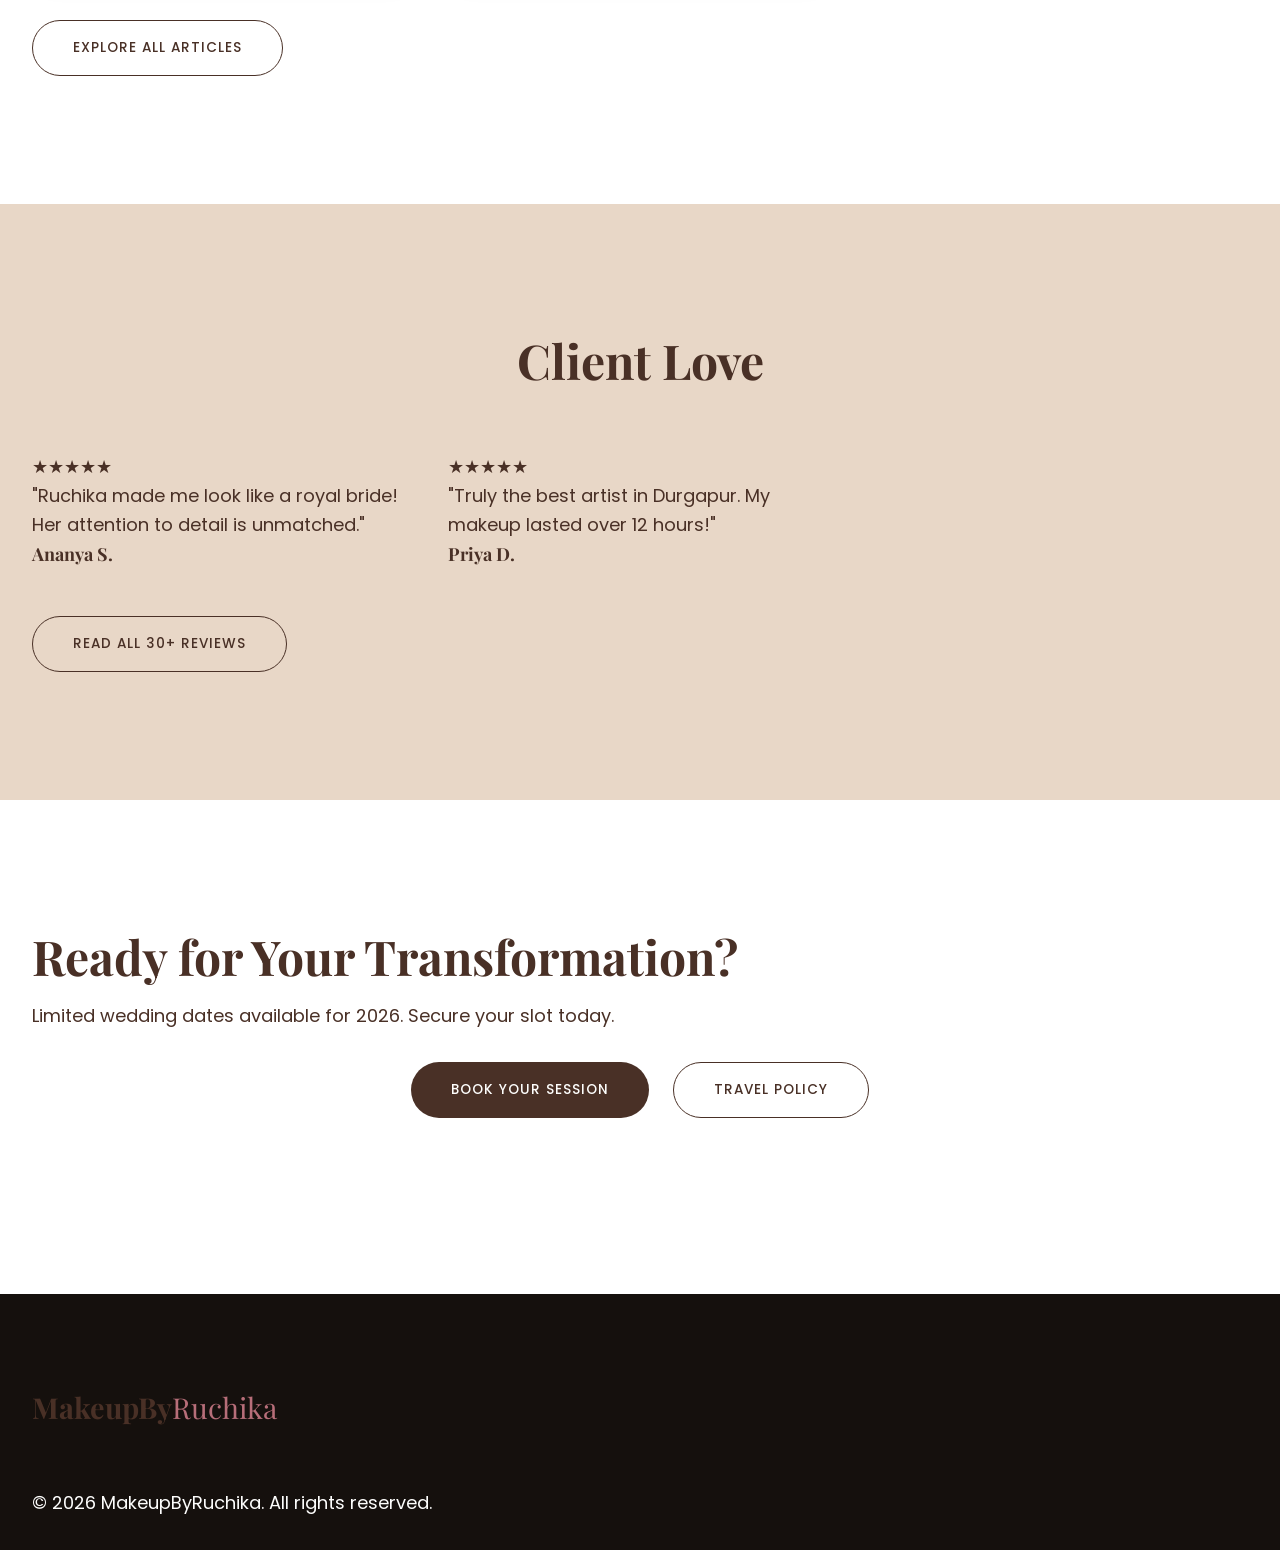
==== commit 9e2b6cd8: "Massive Animation Overhaul: GSAP integration, 100+ micro-interactions, and premium motion system" ====
--- a/index.html
+++ b/index.html
@@ -1,6 +1,7 @@
 <!DOCTYPE html>
 <html lang="en">
 <head>
+    <script src="https://cdnjs.cloudflare.com/ajax/libs/gsap/3.12.2/gsap.min.js"></script>
     <meta charset="UTF-8">
     <meta name="viewport" content="width=device-width, initial-scale=1.0">
     <title>MakeupByRuchika | Luxury Bridal & Celebrity Makeup Artist</title>
@@ -16,6 +17,7 @@
     <link rel="icon" type="image/png" href="assets/img/favicon.png">
 </head>
 <body>
+    <div id="sparkle-container"></div>
     
 
     <header class="header">
--- a/css/style.css
+++ b/css/style.css
@@ -1434,3 +1434,124 @@
     display: inline-block;
     transition: transform 0.2s cubic-bezier(0.33, 1, 0.68, 1);
 }
+
+/* --- PREMIUM ANIMATION TOKENS --- */
+@keyframes shimmer {
+    0% { transform: translateX(-100%) skewX(-15deg); }
+    100% { transform: translateX(200%) skewX(-15deg); }
+}
+
+@keyframes pulse-glow {
+    0%, 100% { box-shadow: 0 0 10px rgba(183, 110, 121, 0.2); }
+    50% { box-shadow: 0 0 25px rgba(183, 110, 121, 0.6); }
+}
+
+@keyframes float-soft {
+    0%, 100% { transform: translateY(0); }
+    50% { transform: translateY(-15px); }
+}
+
+@keyframes shine-sweep {
+    0% { left: -100%; }
+    100% { left: 200%; }
+}
+
+@keyframes text-draw {
+    to { stroke-dashoffset: 0; }
+}
+
+@keyframes curtain-open {
+    from { transform: scaleX(1); }
+    to { transform: scaleX(0); }
+}
+
+@keyframes bg-breathe {
+    0%, 100% { background-color: var(--bg-main); }
+    50% { background-color: var(--bg-soft); }
+}
+
+/* --- REFINING COMPONENTS WITH NEW MOTION --- */
+
+/* Hero Zoom Out */
+.hero-img-container img {
+    animation: zoom-out 20s infinite alternate linear;
+}
+@keyframes zoom-out {
+    from { transform: scale(1.2); }
+    to { transform: scale(1); }
+}
+
+/* Gold Shimmer on Logo */
+.logo {
+    position: relative;
+    overflow: hidden;
+}
+.logo::after {
+    content: '';
+    position: absolute;
+    top: 0;
+    left: -100%;
+    width: 50%;
+    height: 100%;
+    background: linear-gradient(90deg, transparent, rgba(212, 175, 55, 0.4), transparent);
+    animation: shimmer 4s infinite;
+}
+
+/* Portfolio Shine Sweep */
+.portfolio-card::before {
+    content: '';
+    position: absolute;
+    top: 0;
+    left: -150%;
+    width: 50%;
+    height: 100%;
+    background: linear-gradient(90deg, transparent, rgba(255,255,255,0.3), transparent);
+    transform: skewX(-25deg);
+    transition: 0.75s;
+    z-index: 2;
+}
+.portfolio-card:hover::before {
+    left: 150%;
+}
+
+/* Magnetic CTA */
+.btn-primary {
+    animation: pulse-glow 3s infinite;
+    position: relative;
+    overflow: hidden;
+}
+
+/* Sparkle Particles Container */
+#sparkle-container {
+    position: fixed;
+    top: 0;
+    left: 0;
+    width: 100%;
+    height: 100%;
+    pointer-events: none;
+    z-index: 1;
+}
+.sparkle {
+    position: absolute;
+    width: 4px;
+    height: 4px;
+    background: var(--gold);
+    border-radius: 50%;
+    opacity: 0;
+    animation: sparkle-fade 4s infinite;
+}
+@keyframes sparkle-fade {
+    0%, 100% { opacity: 0; transform: scale(0); }
+    50% { opacity: 0.8; transform: scale(1.2); }
+}
+
+/* Mobile Hamburger Morph */
+.menu-toggle.active .bar:nth-child(1) { transform: translateY(10px) rotate(45deg); }
+.menu-toggle.active .bar:nth-child(2) { opacity: 0; }
+.menu-toggle.active .bar:nth-child(3) { transform: translateY(-10px) rotate(-45deg); }
+
+/* Pricing Card Lift */
+.service-card:hover {
+    transform: translateY(-15px) scale(1.02);
+    box-shadow: 0 30px 60px rgba(0,0,0,0.1);
+}
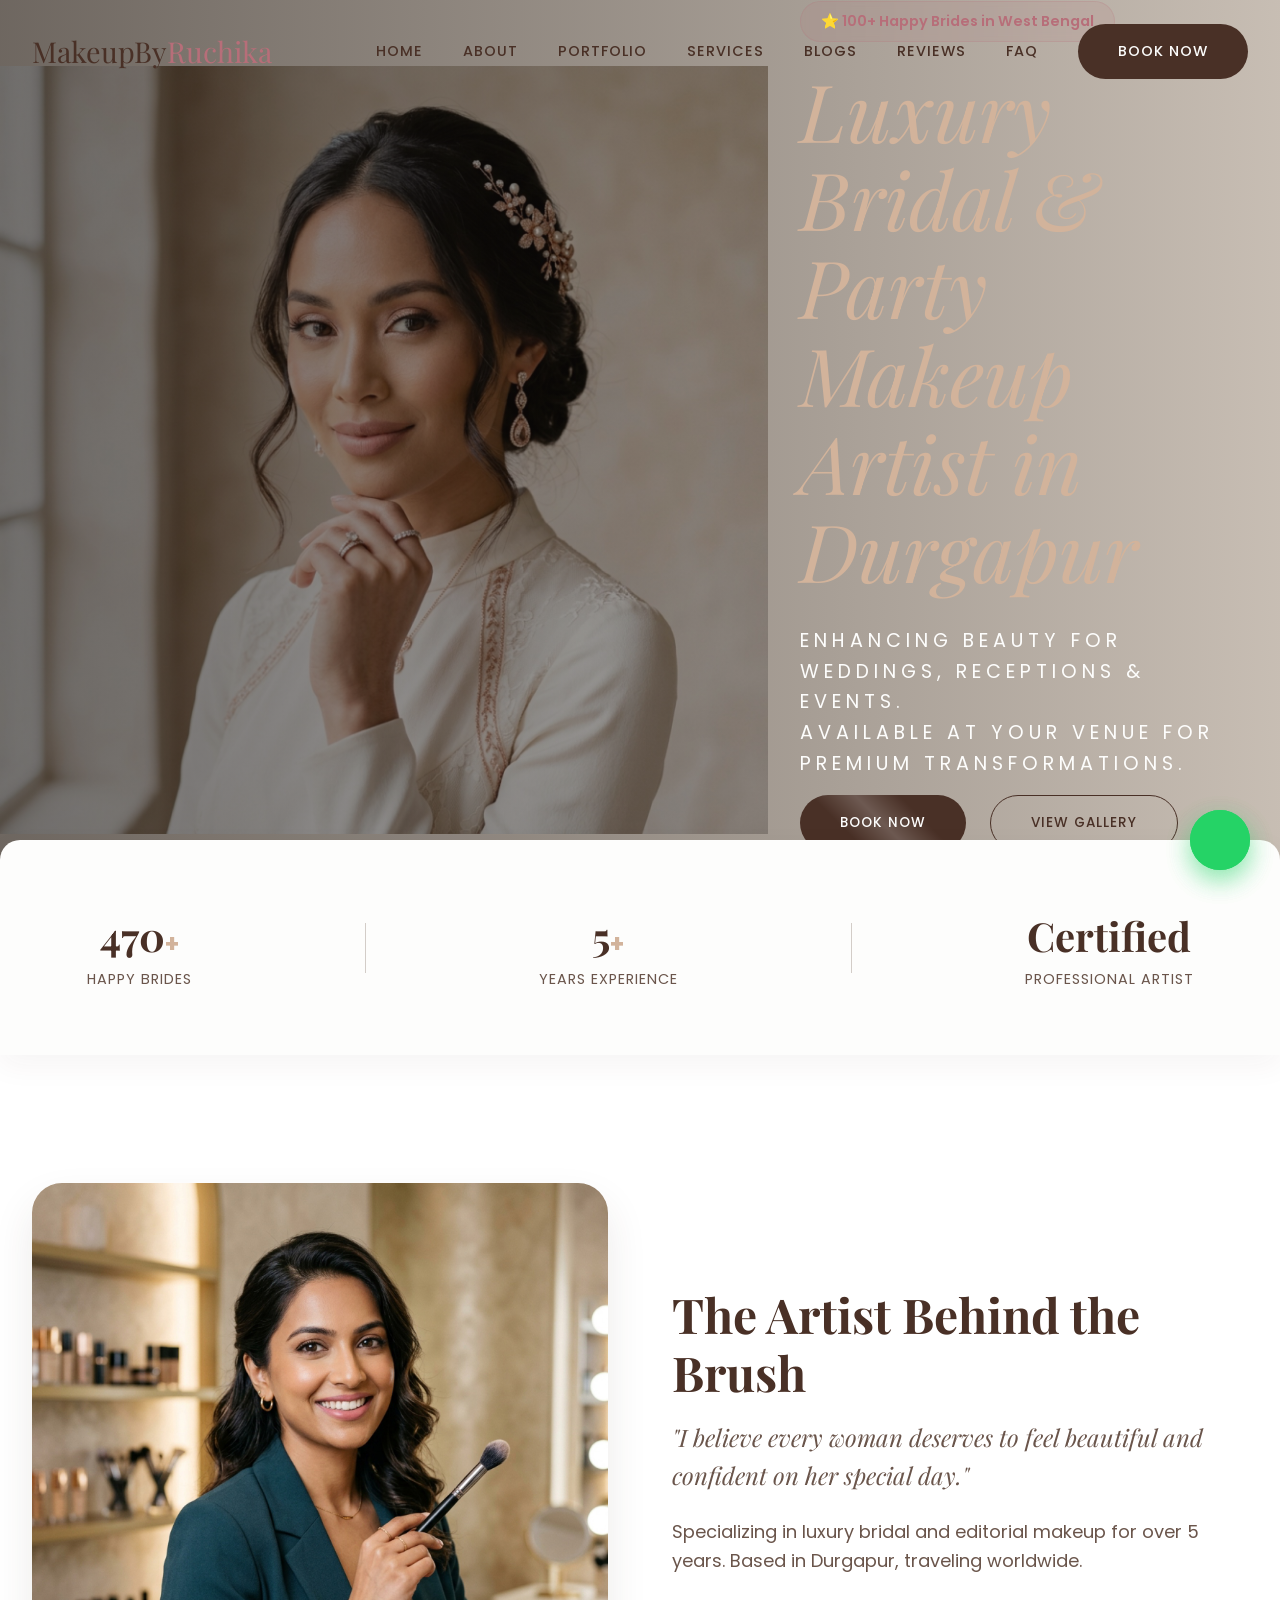
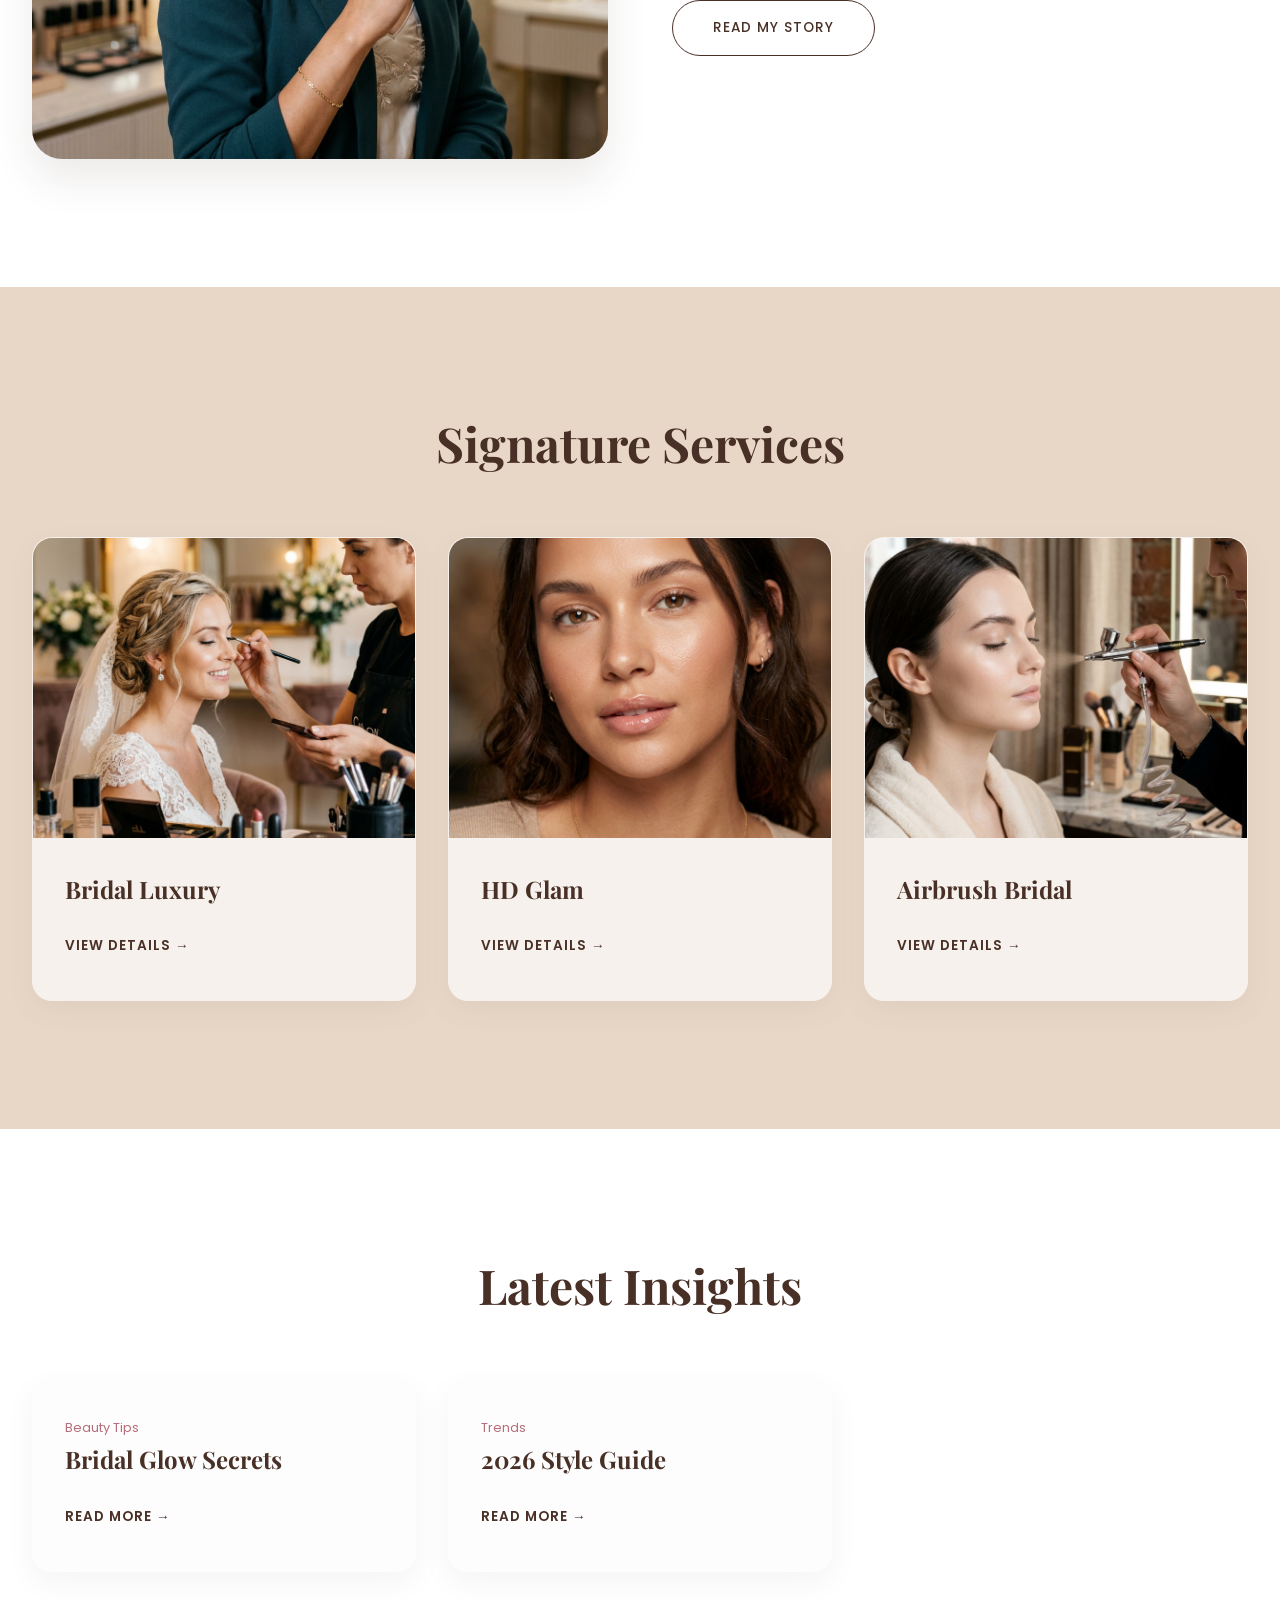
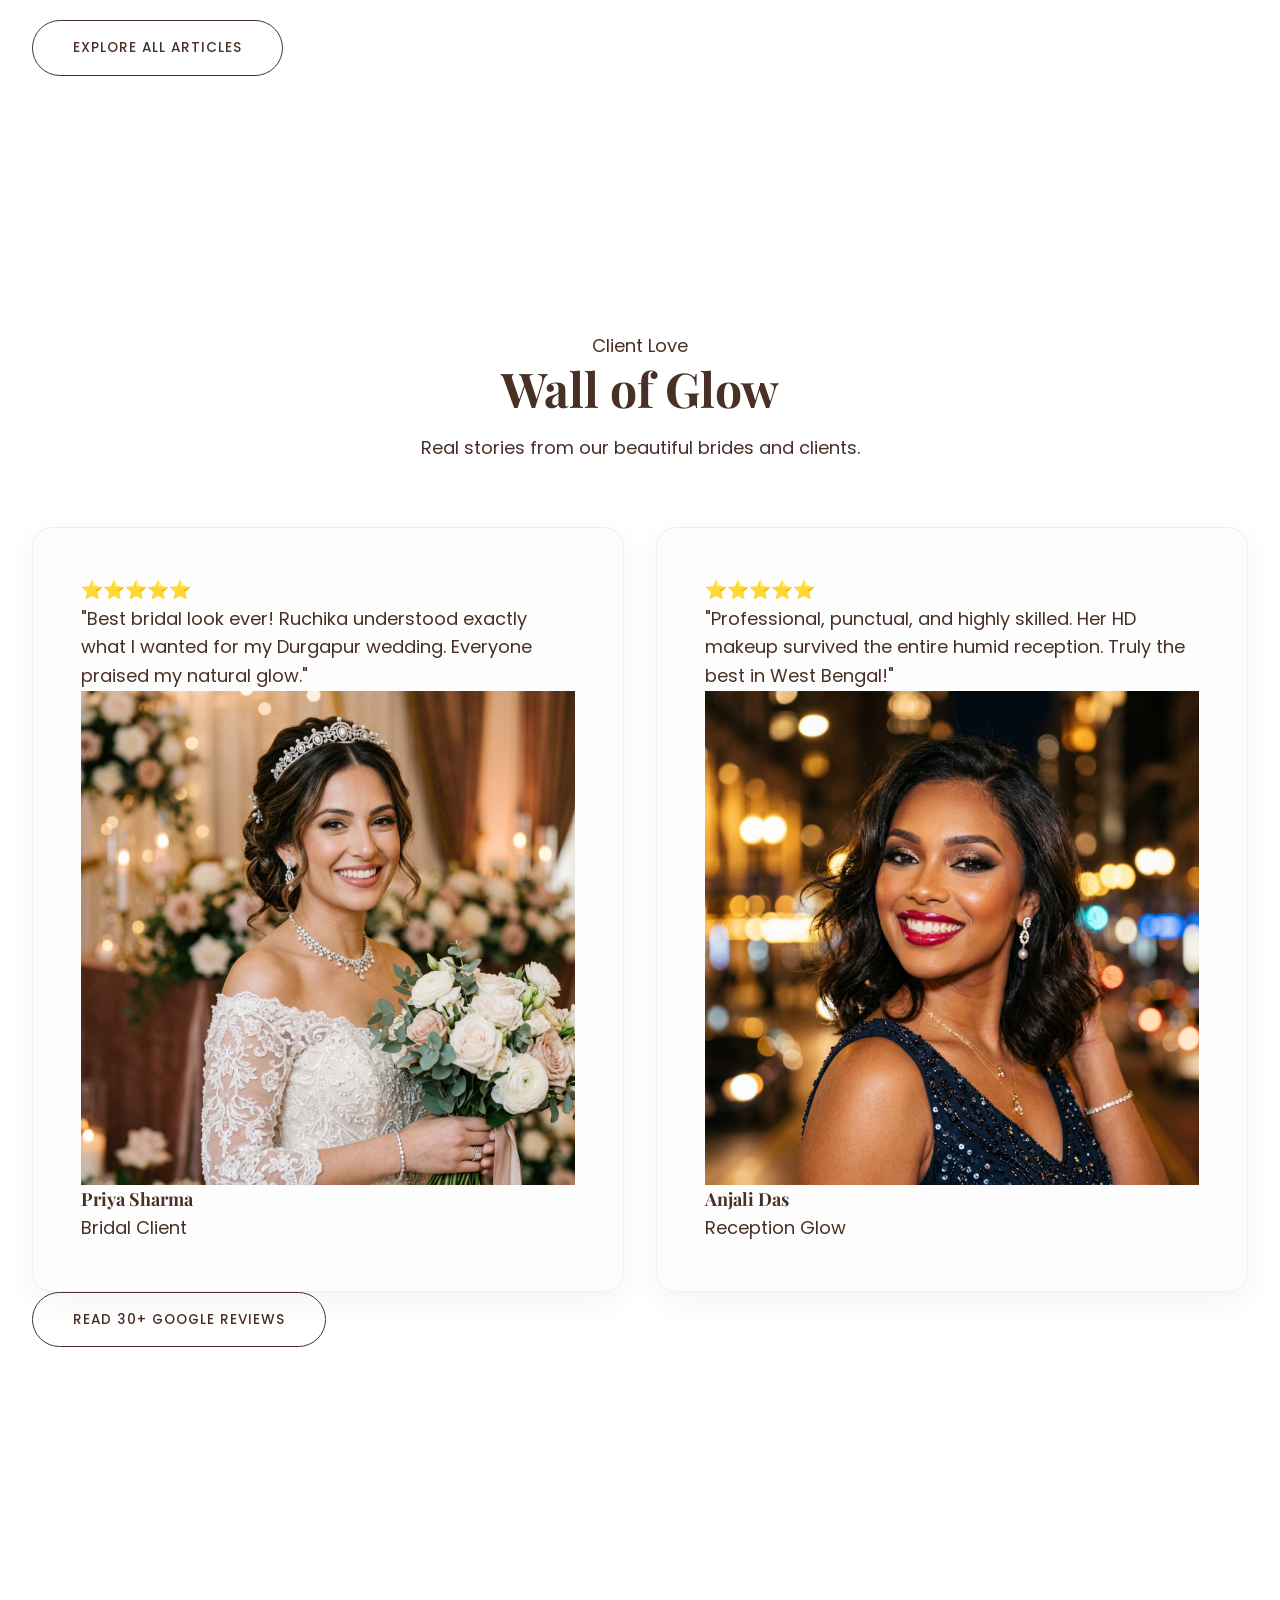
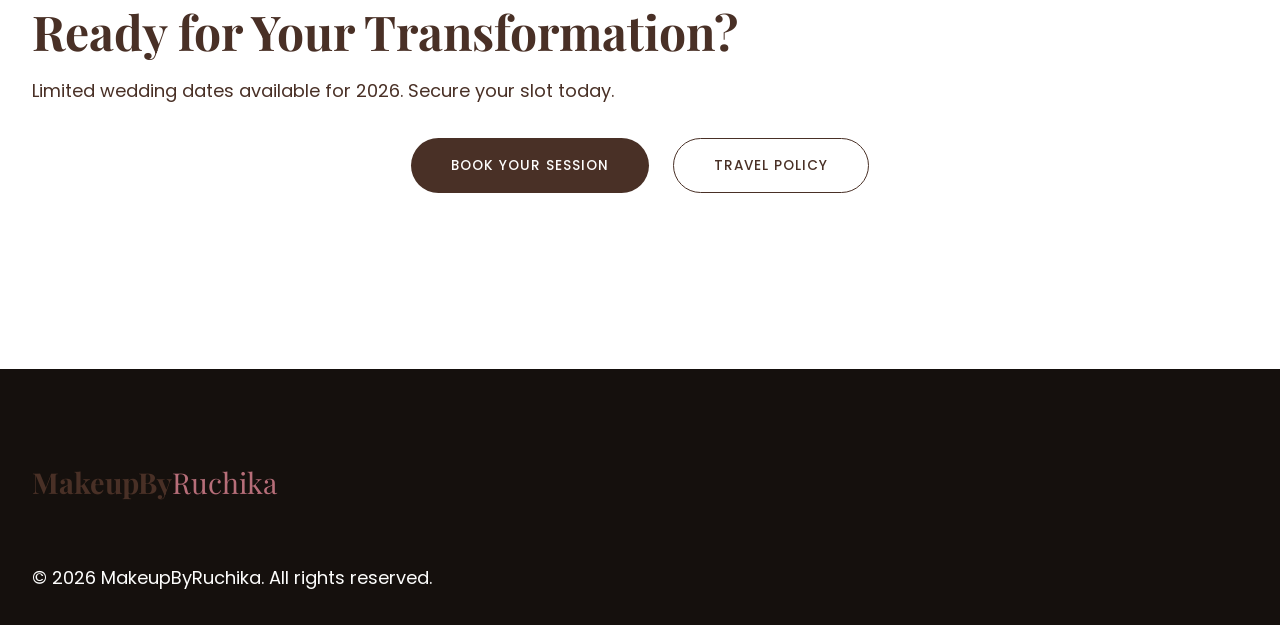
==== commit 6f304e26: "Sales Machine Overhaul: SEO, Durgapur keywords, Pricing packages, Sticky CTAs, and Social Proof" ====
--- a/index.html
+++ b/index.html
@@ -31,14 +31,19 @@
     </header>
 
     <main>
-        <section class="hero">
-            <div class="hero-bg">
-                <img loading="lazy" src="assets/img/hero_bridal_makeup.png" alt="Luxury Bridal Makeup" class="hero-img">
+        <!-- CONVERSION-OPTIMIZED HERO -->
+        <section class="hero" id="home">
+            <div class="hero-img-container">
+                <img src="assets/img/hero_bridal_makeup.png" alt="Luxury Bridal Makeup Durgapur">
                 <div class="hero-overlay"></div>
             </div>
-            <div class="hero-content container">
-                <p class="hero-subtitle reveal-up">Elegance in Every Brushstroke</p>
-                <h1 class="hero-title reveal-up">Enhancing Beauty <br>With <span>Elegance</span></h1>
+            <div class="container hero-content">
+                <div class="hero-badge reveal-up">⭐ 100+ Happy Brides in West Bengal</div>
+                <h1 class="hero-title reveal-up">
+                    <span>Luxury Bridal & Party</span><br>
+                    <span>Makeup Artist in Durgapur</span>
+                </h1>
+                <p class="hero-subtitle reveal-up">Enhancing beauty for weddings, receptions & events. <br> Available at your venue for premium transformations.</p>
                 <div class="hero-ctas reveal-up">
                     <a href="contact.html" class="btn btn-primary btn-shimmer">Book Now</a>
                     <a href="portfolio.html" class="btn btn-secondary">View Gallery</a>
@@ -125,25 +130,39 @@
             </div>
         </section>
 
-        <section class="reviews-preview section-padding" style="background: var(--bg-soft);">
-            <div class="container">
-                <div class="section-header reveal-up">
-                    <h2 class="section-title">Client <span>Love</span></h2>
-                </div>
-                <div class="services-grid">
-                    <div class="review-card reveal-up">
-                        <div class="stars">★★★★★</div>
-                        <p class="review-content">"Ruchika made me look like a royal bride! Her attention to detail is unmatched."</p>
-                        <div class="review-author"><h4>Ananya S.</h4></div>
-                    </div>
-                    <div class="review-card reveal-up" data-delay="0.2">
-                        <div class="stars">★★★★★</div>
-                        <p class="review-content">"Truly the best artist in Durgapur. My makeup lasted over 12 hours!"</p>
-                        <div class="review-author"><h4>Priya D.</h4></div>
-                    </div>
-                </div>
-                <div class="text-center reveal-up" style="margin-top: 3rem;">
-                    <a href="review.html" class="btn btn-secondary">Read All 30+ Reviews</a>
+        <section class="section-padding bg-soft">
+            <div class="container">
+                <div class="section-header text-center reveal-up">
+                    <span class="subtitle">Client Love</span>
+                    <h2 class="section-title">Wall of Glow</h2>
+                    <p>Real stories from our beautiful brides and clients.</p>
+                </div>
+                <div class="testimonials-grid">
+                    <div class="testimonial-card reveal-up">
+                        <div class="stars">⭐⭐⭐⭐⭐</div>
+                        <p class="quote">"Best bridal look ever! Ruchika understood exactly what I wanted for my Durgapur wedding. Everyone praised my natural glow."</p>
+                        <div class="client-info">
+                            <img src="assets/img/testimonial1.png" alt="Bride">
+                            <div>
+                                <h4>Priya Sharma</h4>
+                                <span>Bridal Client</span>
+                            </div>
+                        </div>
+                    </div>
+                    <div class="testimonial-card reveal-up" data-delay="0.2">
+                        <div class="stars">⭐⭐⭐⭐⭐</div>
+                        <p class="quote">"Professional, punctual, and highly skilled. Her HD makeup survived the entire humid reception. Truly the best in West Bengal!"</p>
+                        <div class="client-info">
+                            <img src="assets/img/testimonial2.png" alt="Bride">
+                            <div>
+                                <h4>Anjali Das</h4>
+                                <span>Reception Glow</span>
+                            </div>
+                        </div>
+                    </div>
+                </div>
+                <div class="text-center mt-3 reveal-up">
+                    <a href="review.html" class="btn btn-secondary">Read 30+ Google Reviews</a>
                 </div>
             </div>
         </section>
@@ -175,5 +194,8 @@
     <script src="js/main.js"></script>
     <div class="mobile-sticky-cta"><a href="contact.html" class="btn btn-primary btn-block">Book Now</a></div>
     <div class="lightbox" id="lightbox"><span class="lightbox-close">&times;</span><img src="" class="lightbox-content"></div>
+    <a href="https://wa.me/91XXXXXXXXXX" class="whatsapp-float" target="_blank">
+        <i class="fab fa-whatsapp"></i>
+    </a>
 </body>
 </html>
--- a/css/style.css
+++ b/css/style.css
@@ -1555,3 +1555,111 @@
     transform: translateY(-15px) scale(1.02);
     box-shadow: 0 30px 60px rgba(0,0,0,0.1);
 }
+
+/* --- WHATSAPP FLOATING BUTTON --- */
+.whatsapp-float {
+    position: fixed;
+    bottom: 30px;
+    right: 30px;
+    width: 60px;
+    height: 60px;
+    background: #25D366;
+    color: white;
+    border-radius: 50%;
+    display: flex;
+    justify-content: center;
+    align-items: center;
+    font-size: 30px;
+    box-shadow: 0 10px 25px rgba(37, 211, 102, 0.3);
+    z-index: 999;
+    transition: var(--transition);
+    animation: whatsapp-wiggle 5s infinite;
+}
+.whatsapp-float:hover {
+    transform: scale(1.1) rotate(15deg);
+    background: #128C7E;
+}
+@keyframes whatsapp-wiggle {
+    0%, 90%, 100% { transform: rotate(0); }
+    92% { transform: rotate(-15deg); }
+    95% { transform: rotate(15deg); }
+    98% { transform: rotate(-15deg); }
+}
+
+/* --- PRICING PACKAGES --- */
+.pricing-grid {
+    display: grid;
+    grid-template-columns: repeat(auto-fit, minmax(300px, 1fr));
+    gap: 2rem;
+    margin-top: 3rem;
+}
+.pricing-card {
+    background: var(--white);
+    padding: 3rem 2rem;
+    border-radius: 20px;
+    text-align: center;
+    border: 1px solid var(--bg-soft);
+    transition: var(--transition);
+    position: relative;
+    overflow: hidden;
+}
+.pricing-card.premium {
+    border: 2px solid var(--gold);
+    box-shadow: 0 20px 40px rgba(183, 110, 121, 0.1);
+}
+.best-seller-tag {
+    position: absolute;
+    top: 20px;
+    right: -35px;
+    background: var(--gold);
+    color: var(--black);
+    padding: 5px 40px;
+    transform: rotate(45deg);
+    font-size: 0.8rem;
+    font-weight: 600;
+    text-transform: uppercase;
+}
+.price {
+    font-size: 2.5rem;
+    font-family: var(--font-heading);
+    color: var(--rose-gold);
+    margin: 1.5rem 0;
+}
+.pricing-features {
+    list-style: none;
+    margin-bottom: 2rem;
+}
+.pricing-features li {
+    margin-bottom: 0.8rem;
+    color: var(--text-muted);
+}
+.pricing-features li i {
+    color: var(--gold);
+    margin-right: 10px;
+}
+
+/* --- HERO REFINEMENT --- */
+.hero-badge {
+    display: inline-block;
+    padding: 8px 20px;
+    background: rgba(183, 110, 121, 0.1);
+    color: var(--rose-gold);
+    border-radius: 50px;
+    font-size: 0.9rem;
+    font-weight: 600;
+    margin-bottom: 1.5rem;
+    border: 1px solid rgba(183, 110, 121, 0.2);
+}
+.hero-trust-badges {
+    display: flex;
+    gap: 1.5rem;
+    margin-top: 2rem;
+    flex-wrap: wrap;
+}
+.hero-trust-badges span {
+    font-size: 0.85rem;
+    color: var(--text-muted);
+    display: flex;
+    align-items: center;
+    gap: 8px;
+}
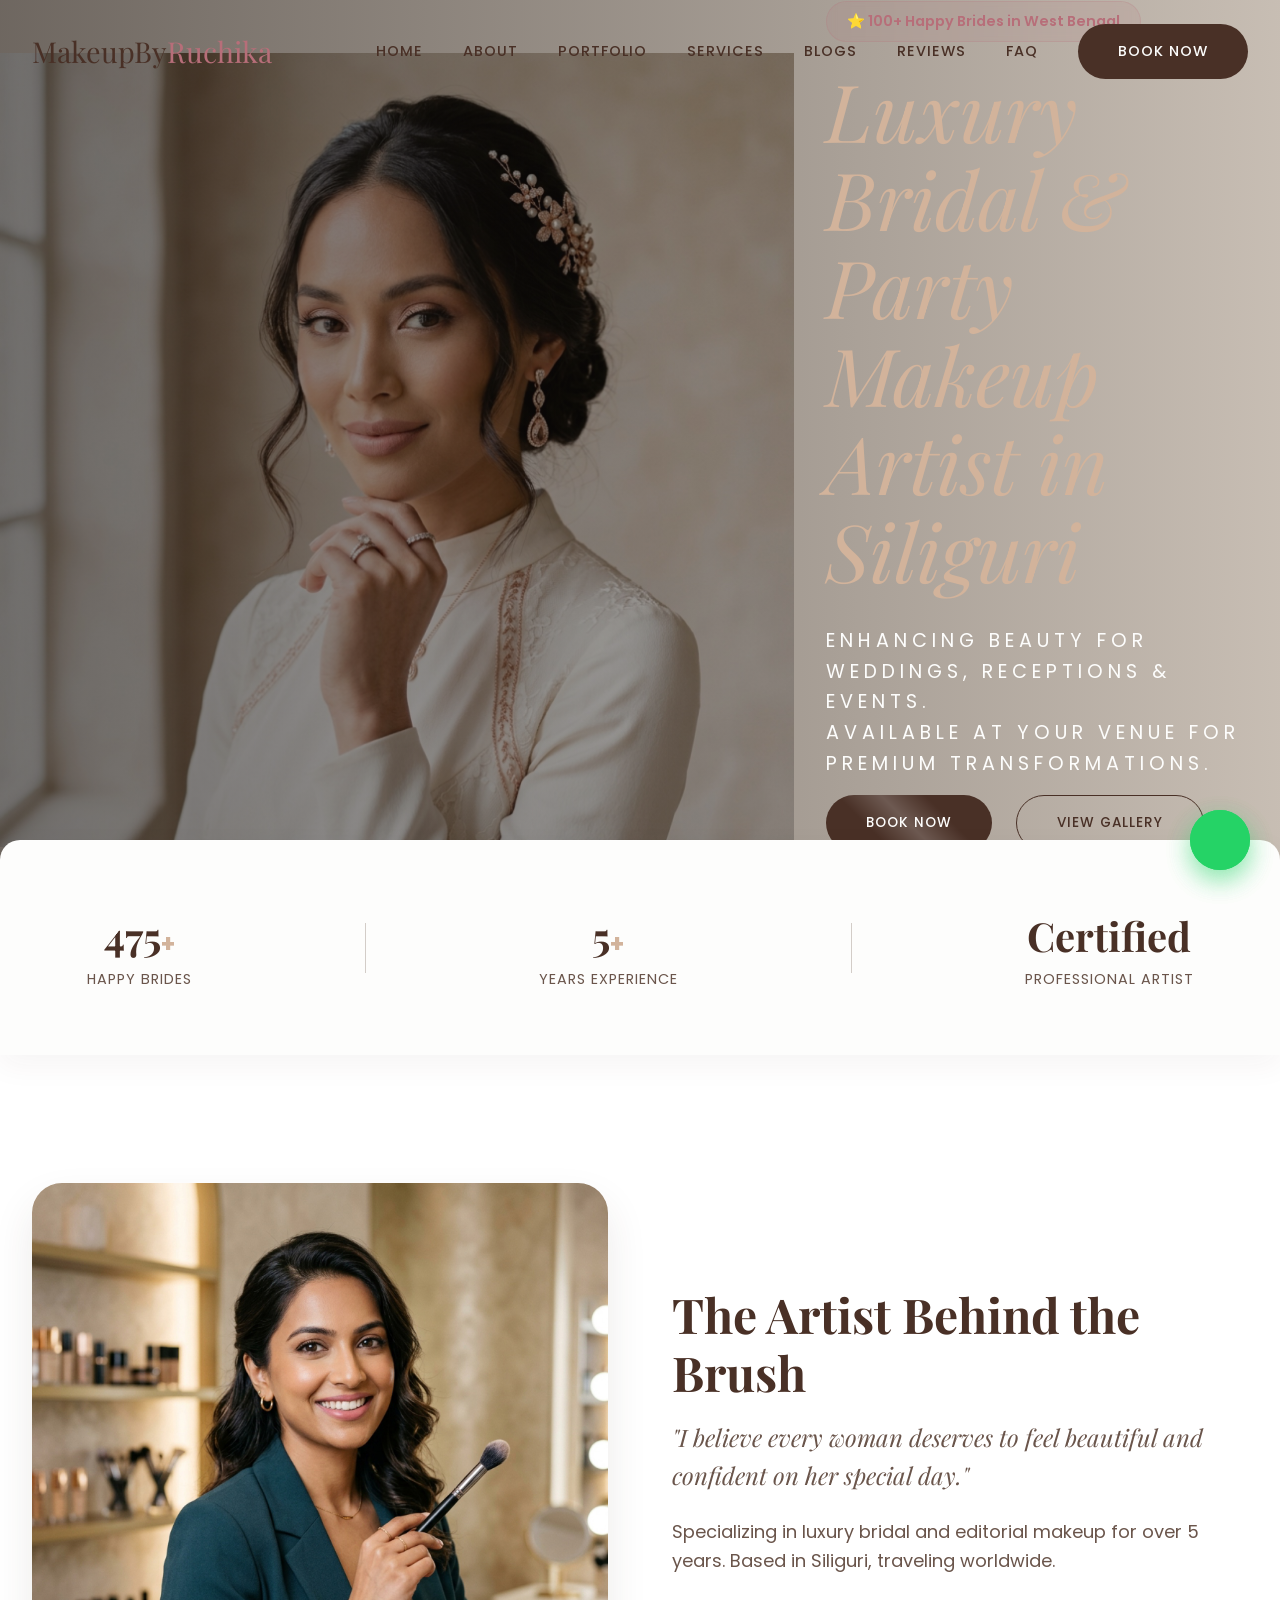
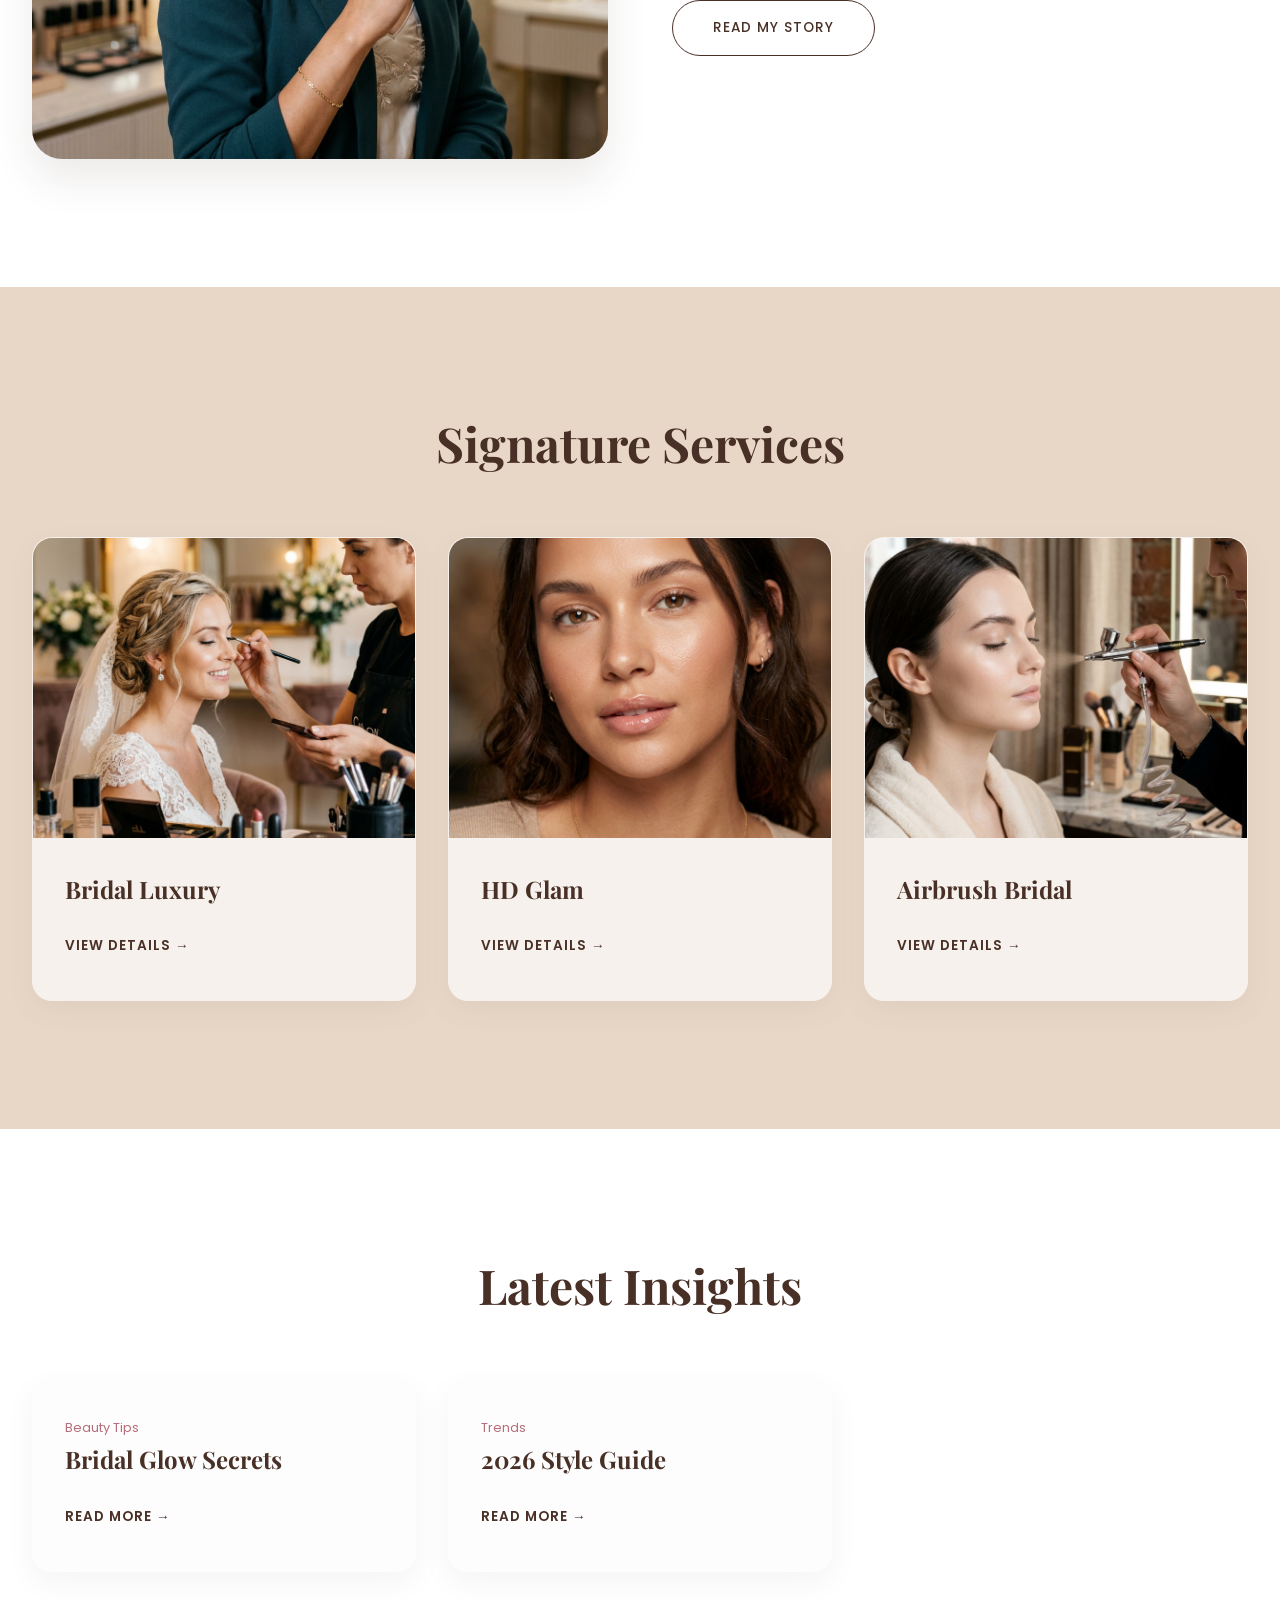
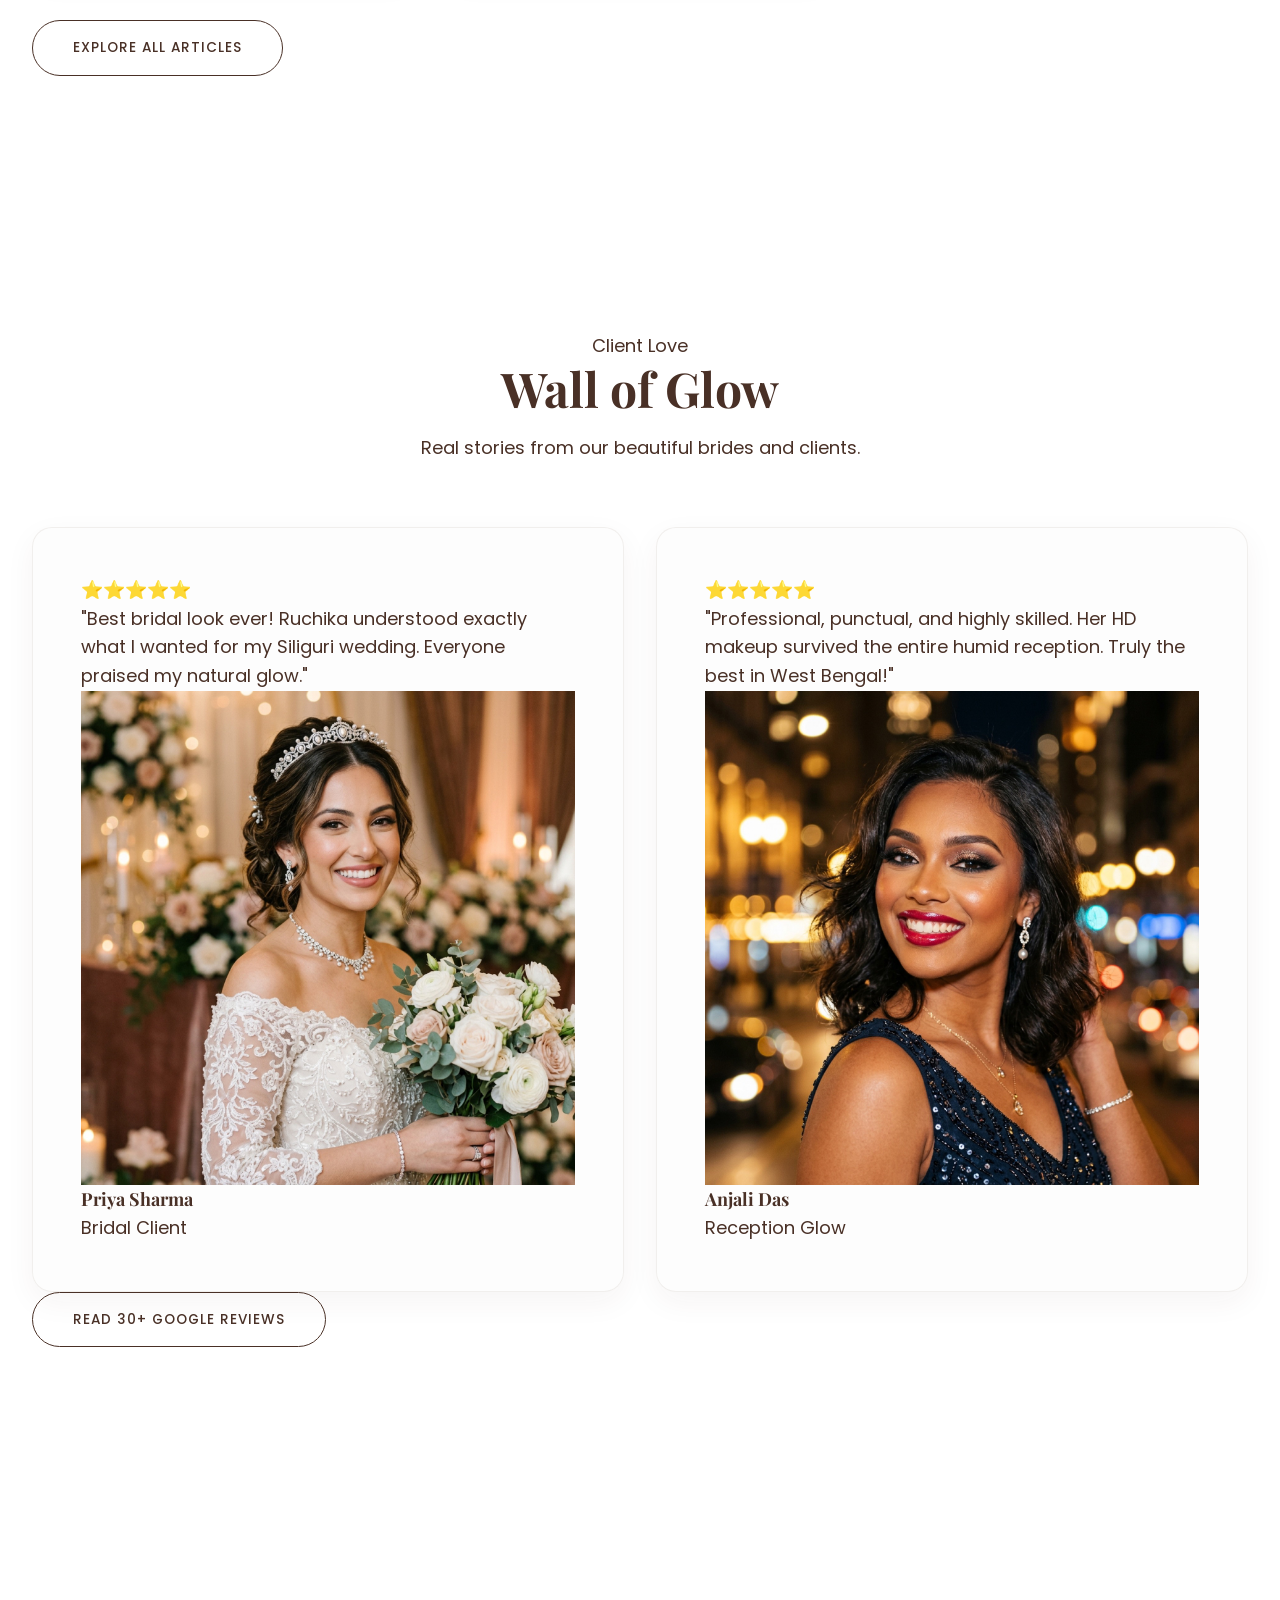
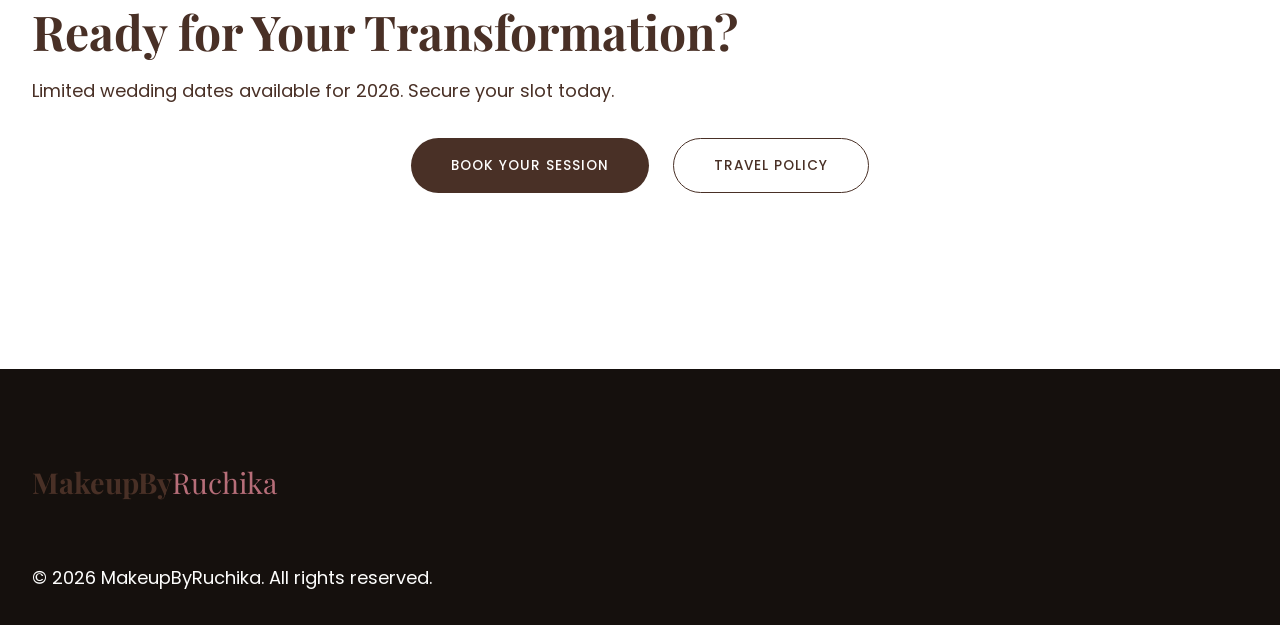
==== commit f9d0693c: "Update location: Durgapur -> Siliguri across entire site" ====
--- a/index.html
+++ b/index.html
@@ -34,14 +34,14 @@
         <!-- CONVERSION-OPTIMIZED HERO -->
         <section class="hero" id="home">
             <div class="hero-img-container">
-                <img src="assets/img/hero_bridal_makeup.png" alt="Luxury Bridal Makeup Durgapur">
+                <img src="assets/img/hero_bridal_makeup.png" alt="Luxury Bridal Makeup Siliguri">
                 <div class="hero-overlay"></div>
             </div>
             <div class="container hero-content">
                 <div class="hero-badge reveal-up">⭐ 100+ Happy Brides in West Bengal</div>
                 <h1 class="hero-title reveal-up">
                     <span>Luxury Bridal & Party</span><br>
-                    <span>Makeup Artist in Durgapur</span>
+                    <span>Makeup Artist in Siliguri</span>
                 </h1>
                 <p class="hero-subtitle reveal-up">Enhancing beauty for weddings, receptions & events. <br> Available at your venue for premium transformations.</p>
                 <div class="hero-ctas reveal-up">
@@ -74,7 +74,7 @@
                     <div class="about-text reveal-up">
                         <h2 class="section-title">The Artist Behind <span>the Brush</span></h2>
                         <p class="about-quote">"I believe every woman deserves to feel beautiful and confident on her special day."</p>
-                        <p>Specializing in luxury bridal and editorial makeup for over 5 years. Based in Durgapur, traveling worldwide.</p>
+                        <p>Specializing in luxury bridal and editorial makeup for over 5 years. Based in Siliguri, traveling worldwide.</p>
                         <a href="about.html" class="btn btn-secondary">Read My Story</a>
                     </div>
                 </div>
@@ -140,7 +140,7 @@
                 <div class="testimonials-grid">
                     <div class="testimonial-card reveal-up">
                         <div class="stars">⭐⭐⭐⭐⭐</div>
-                        <p class="quote">"Best bridal look ever! Ruchika understood exactly what I wanted for my Durgapur wedding. Everyone praised my natural glow."</p>
+                        <p class="quote">"Best bridal look ever! Ruchika understood exactly what I wanted for my Siliguri wedding. Everyone praised my natural glow."</p>
                         <div class="client-info">
                             <img src="assets/img/testimonial1.png" alt="Bride">
                             <div>
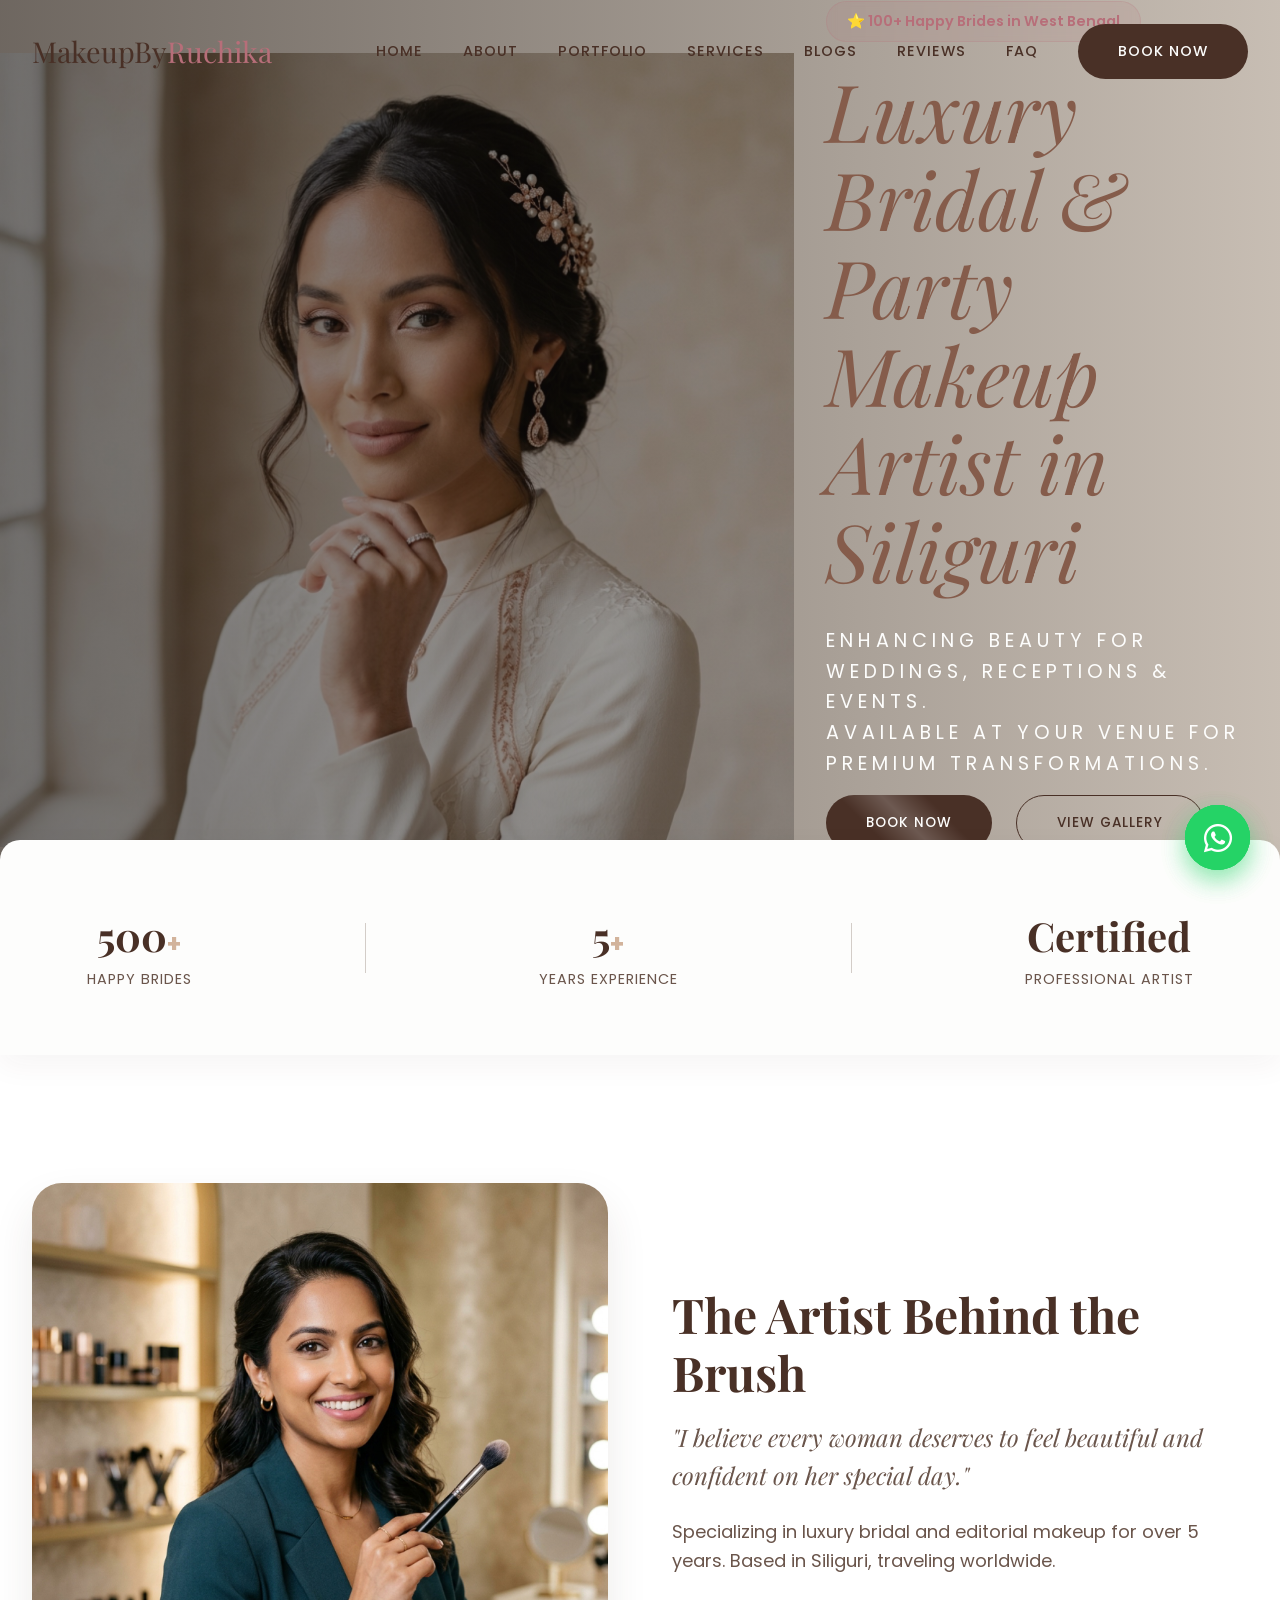
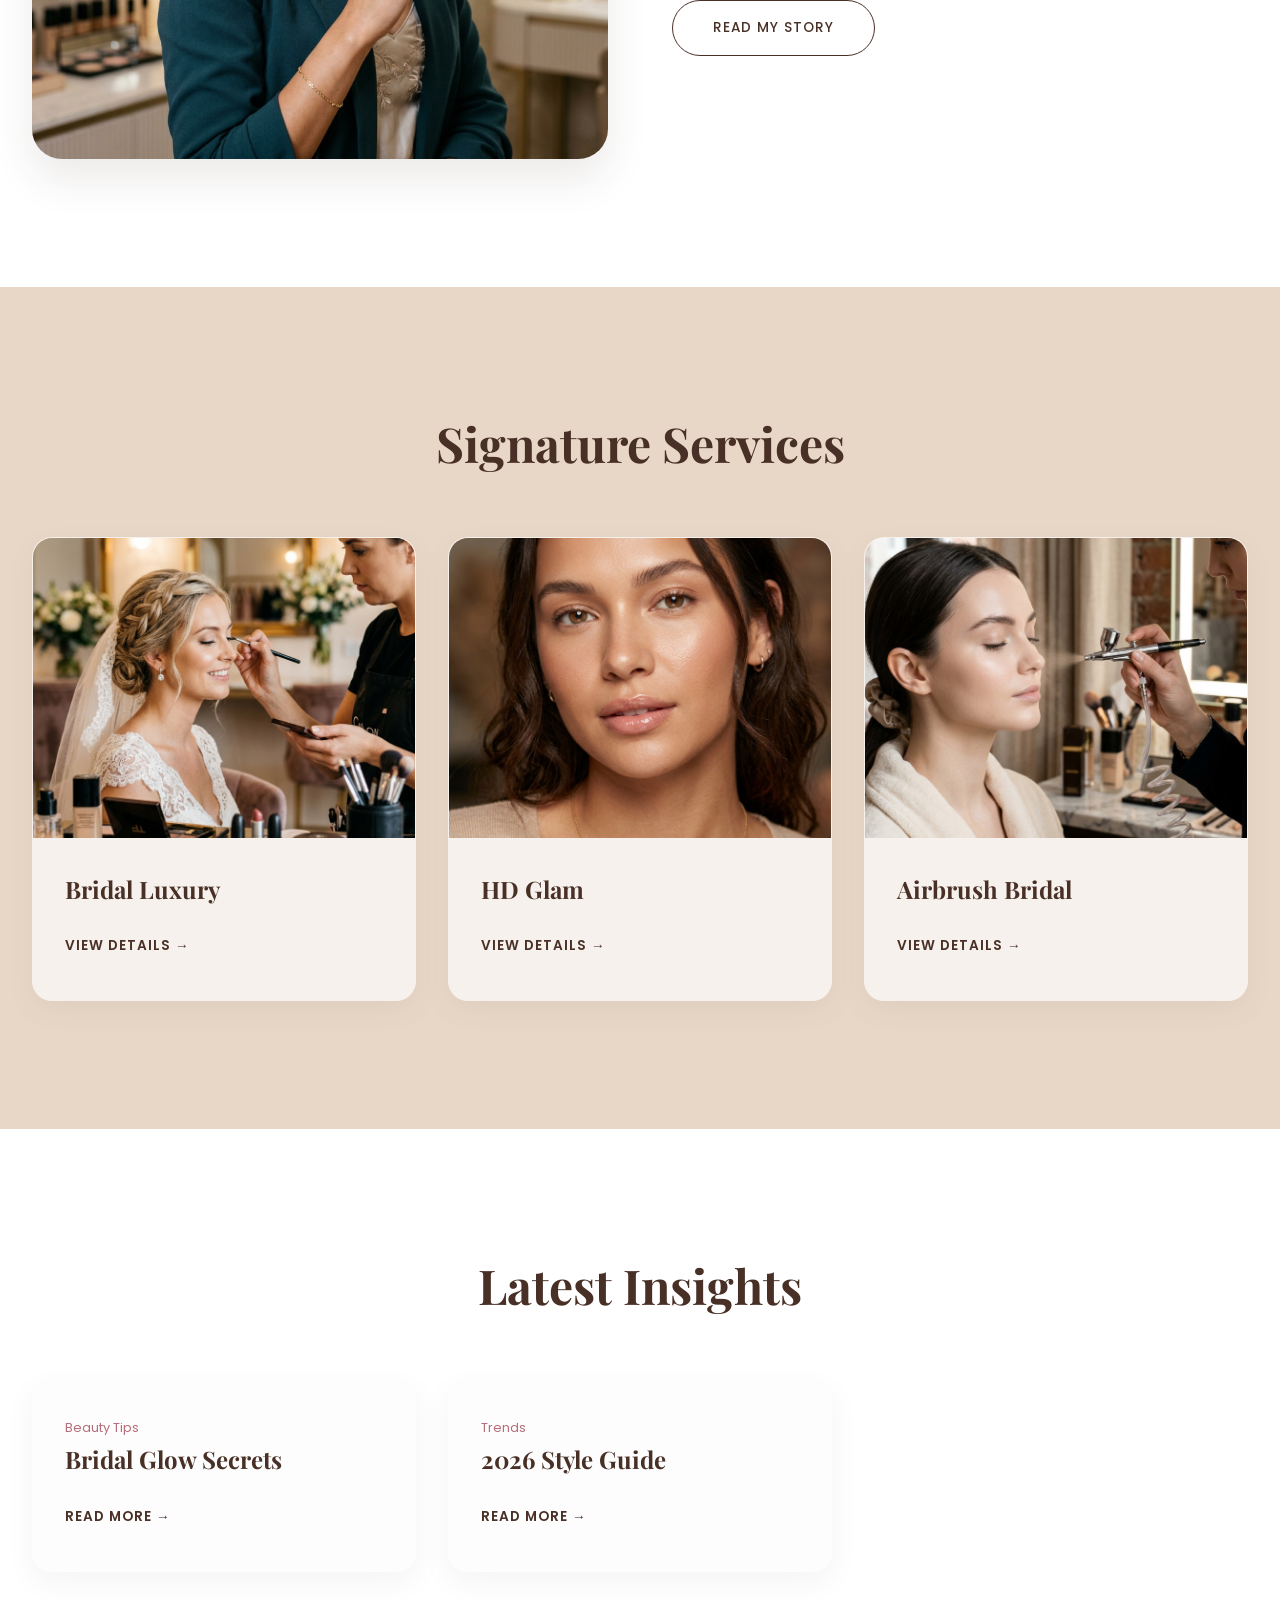
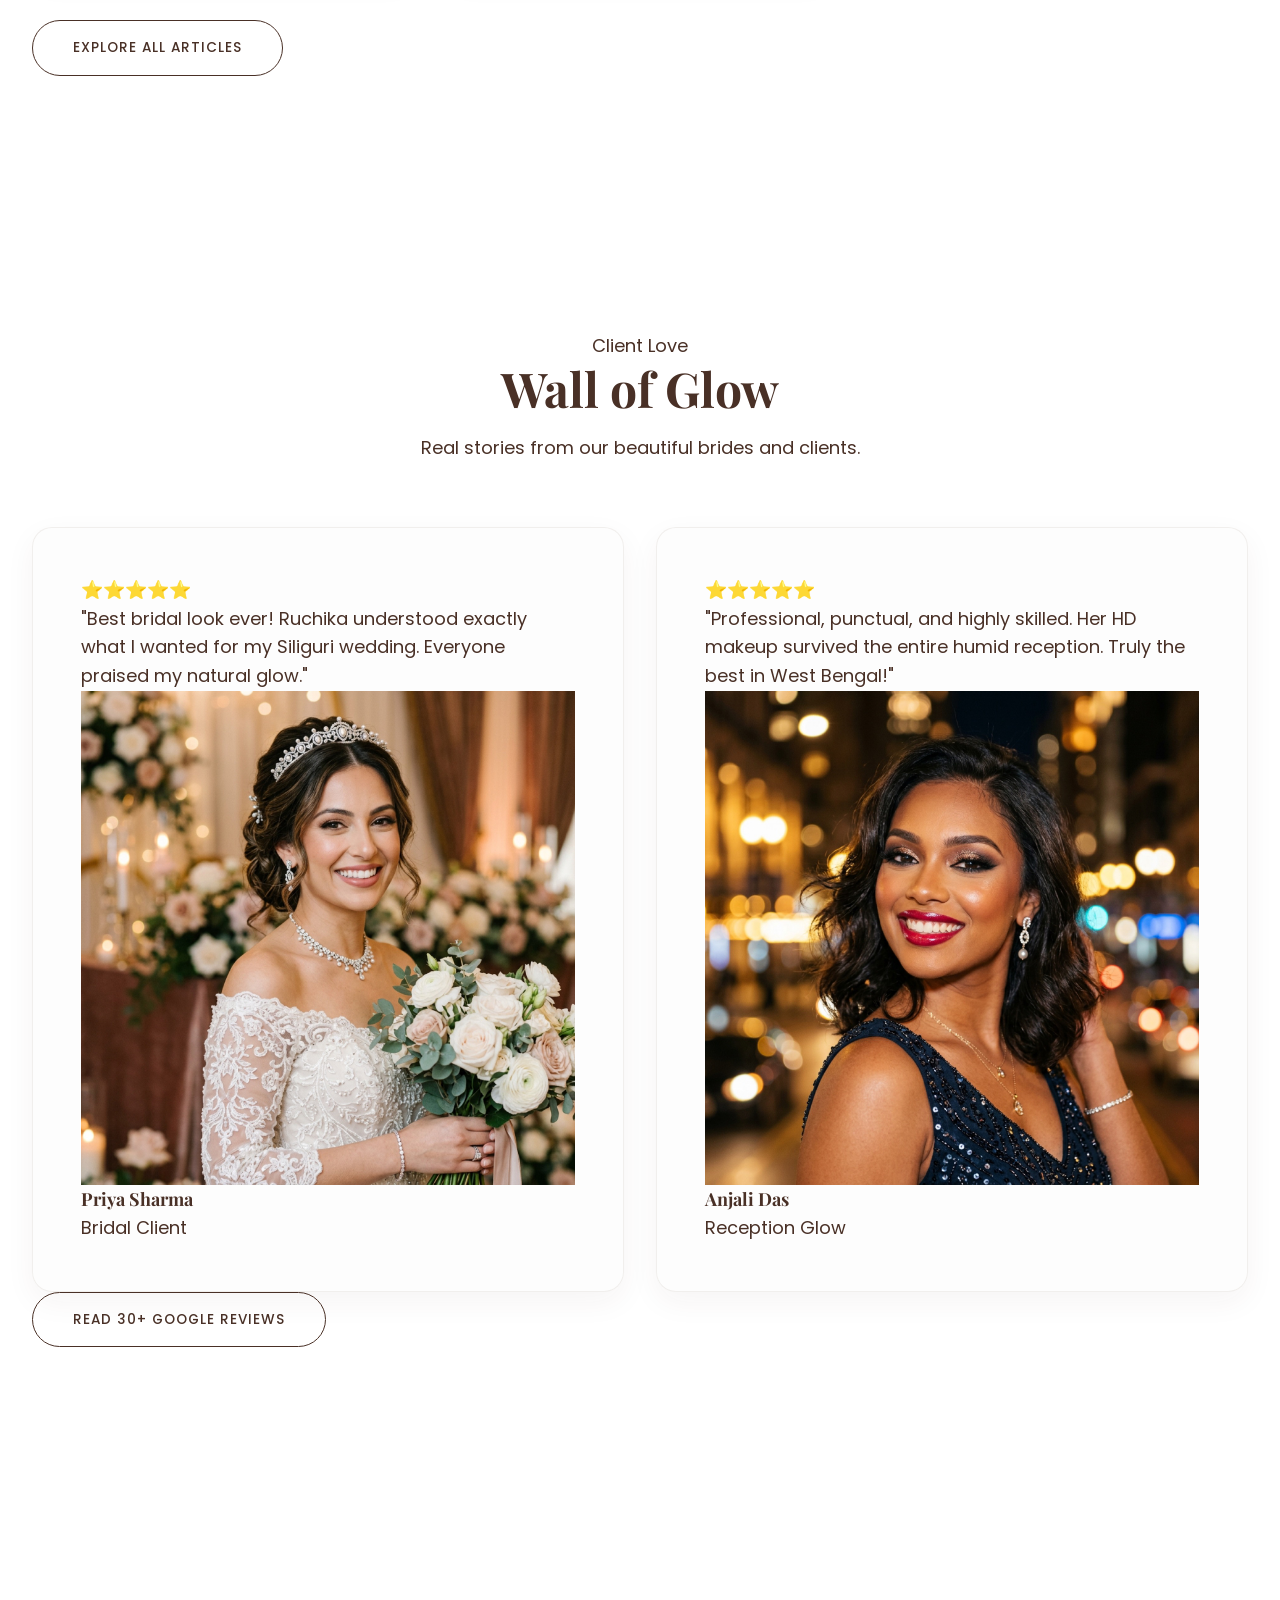
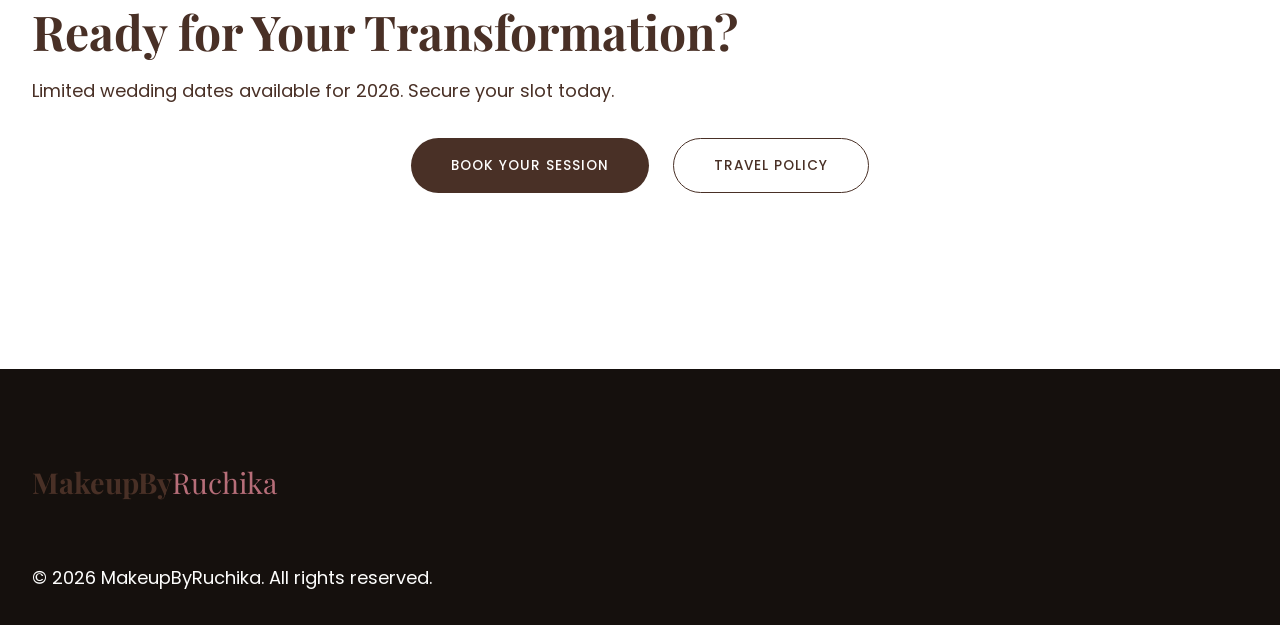
==== commit d81b6a38: "Fix: Enhanced Hero text visibility and fully animated WhatsApp button with pulse effect" ====
--- a/index.html
+++ b/index.html
@@ -13,6 +13,7 @@
     <link rel="dns-prefetch" href="https://fonts.googleapis.com">
     <link rel="dns-prefetch" href="https://fonts.gstatic.com">
     <link href="https://fonts.googleapis.com/css2?family=Playfair+Display:ital,wght@0,400..900;1,400..900&family=Poppins:wght@300;400;500;600&display=swap" rel="stylesheet">
+    <link rel="stylesheet" href="https://cdnjs.cloudflare.com/ajax/libs/font-awesome/6.4.2/css/all.min.css">
     <link rel="stylesheet" href="css/style.css">
     <link rel="icon" type="image/png" href="assets/img/favicon.png">
 </head>
--- a/css/style.css
+++ b/css/style.css
@@ -418,12 +418,13 @@
     font-size: 5rem;
     line-height: 1.1;
     margin-bottom: 2rem;
+    color: var(--dark); /* High contrast for visibility */
 }
 
 .hero-title span {
     font-style: italic;
     font-weight: 400;
-    color: var(--accent);
+    color: var(--brown); /* Deep bronze for luxury yet visible */
 }
 
 .hero-ctas {
@@ -1556,34 +1557,53 @@
     box-shadow: 0 30px 60px rgba(0,0,0,0.1);
 }
 
-/* --- WHATSAPP FLOATING BUTTON --- */
+/* --- WHATSAPP FLOATING BUTTON (ENHANCED) --- */
 .whatsapp-float {
     position: fixed;
     bottom: 30px;
     right: 30px;
-    width: 60px;
-    height: 60px;
+    width: 65px;
+    height: 65px;
     background: #25D366;
     color: white;
     border-radius: 50%;
     display: flex;
     justify-content: center;
     align-items: center;
-    font-size: 30px;
+    font-size: 32px;
     box-shadow: 0 10px 25px rgba(37, 211, 102, 0.3);
-    z-index: 999;
+    z-index: 1000;
     transition: var(--transition);
     animation: whatsapp-wiggle 5s infinite;
 }
+
+/* Pulsing Outer Ring */
+.whatsapp-float::before {
+    content: '';
+    position: absolute;
+    width: 100%;
+    height: 100%;
+    background: inherit;
+    border-radius: 50%;
+    z-index: -1;
+    animation: wa-pulse 2s infinite;
+}
+
+@keyframes wa-pulse {
+    0% { transform: scale(1); opacity: 0.5; }
+    100% { transform: scale(1.6); opacity: 0; }
+}
+
+@keyframes whatsapp-wiggle {
+    0%, 90%, 100% { transform: scale(1) rotate(0); }
+    92% { transform: scale(1.1) rotate(-15deg); }
+    95% { transform: scale(1.1) rotate(15deg); }
+    98% { transform: scale(1.1) rotate(-15deg); }
+}
+
 .whatsapp-float:hover {
-    transform: scale(1.1) rotate(15deg);
+    transform: scale(1.2);
     background: #128C7E;
-}
-@keyframes whatsapp-wiggle {
-    0%, 90%, 100% { transform: rotate(0); }
-    92% { transform: rotate(-15deg); }
-    95% { transform: rotate(15deg); }
-    98% { transform: rotate(-15deg); }
 }
 
 /* --- PRICING PACKAGES --- */
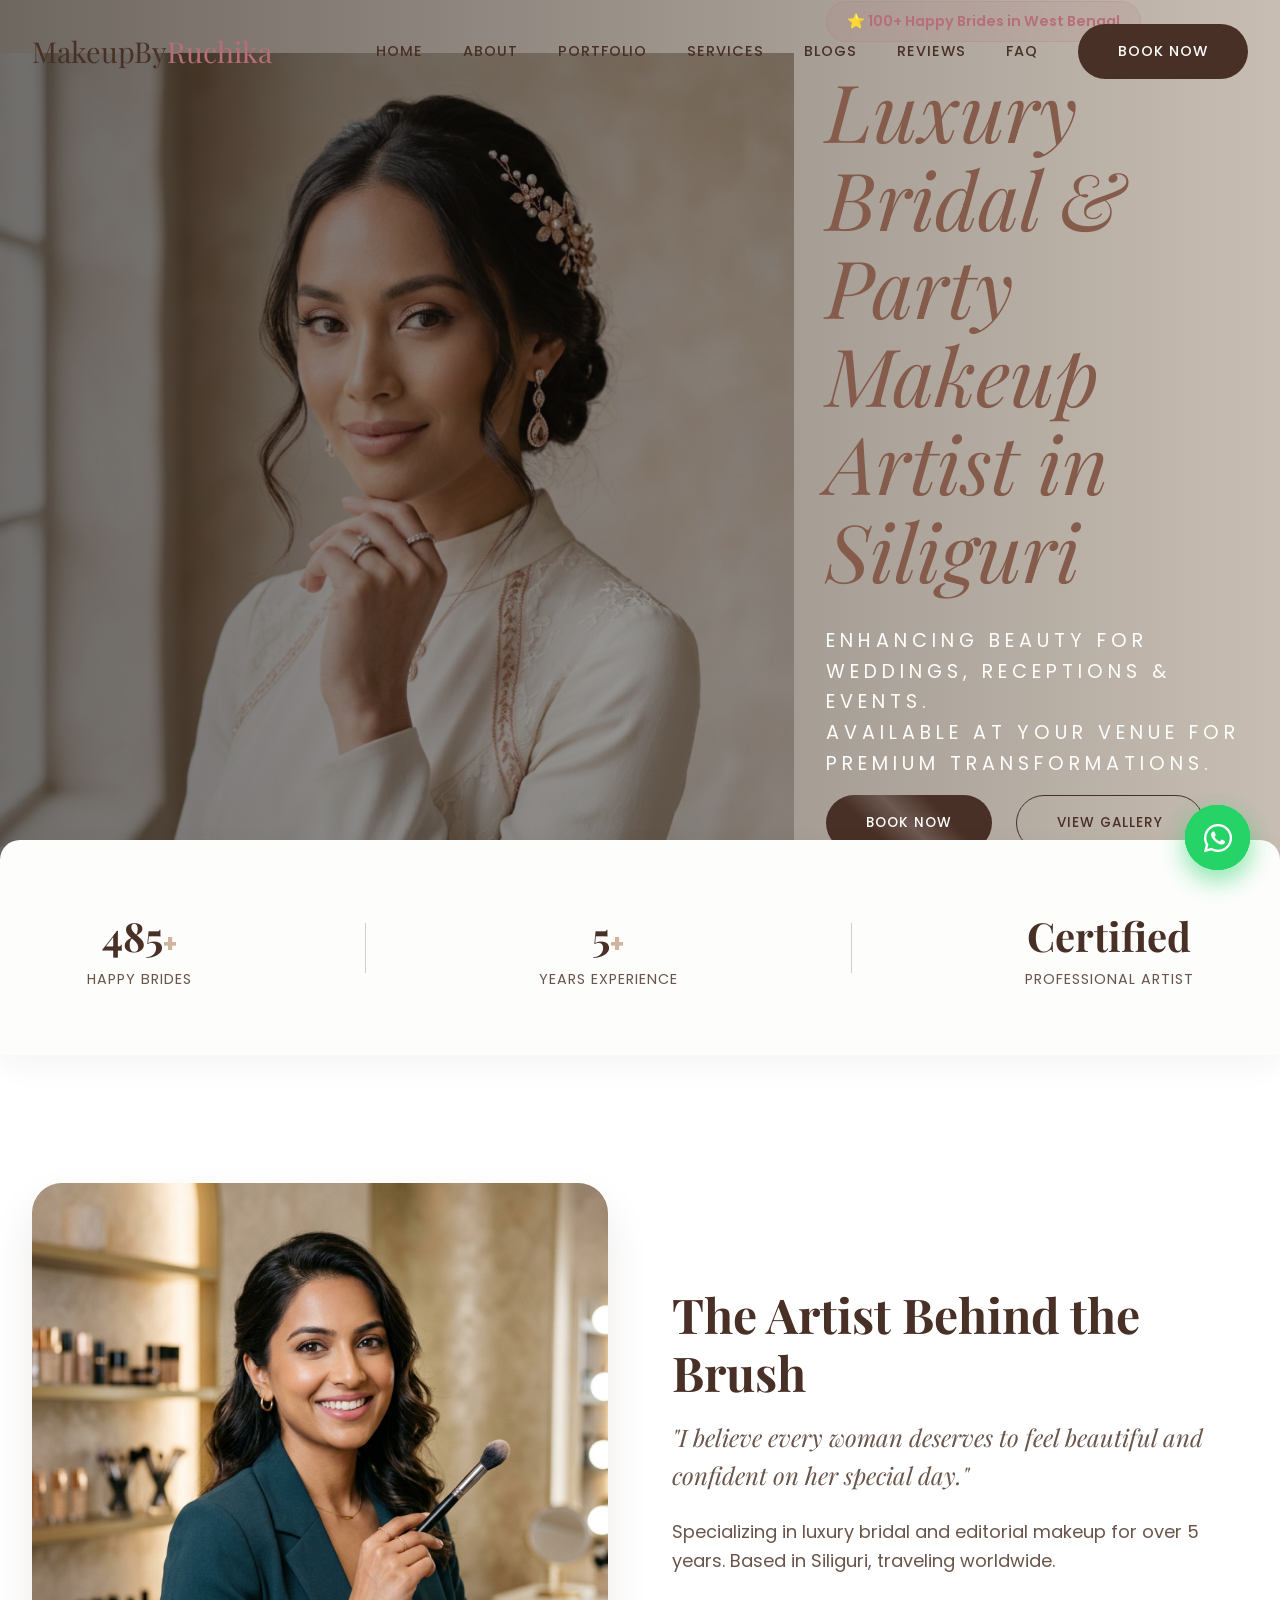
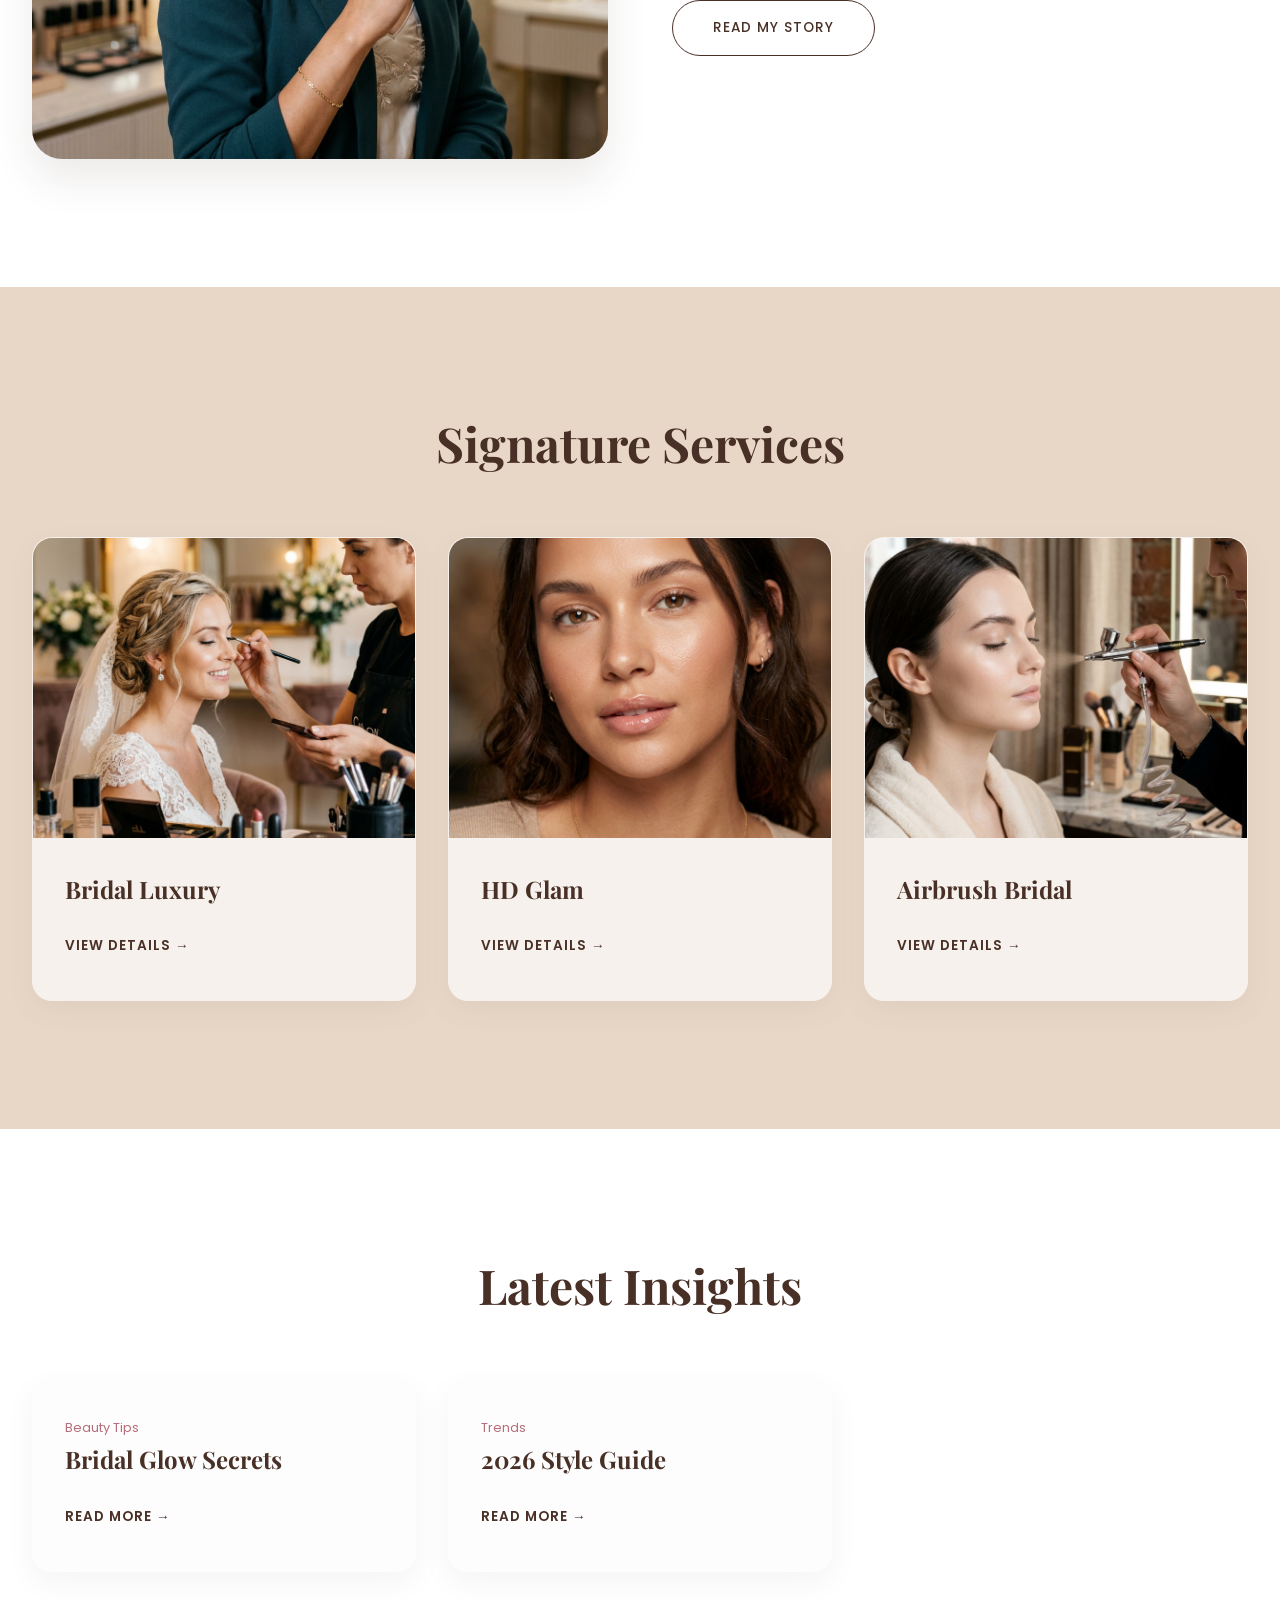
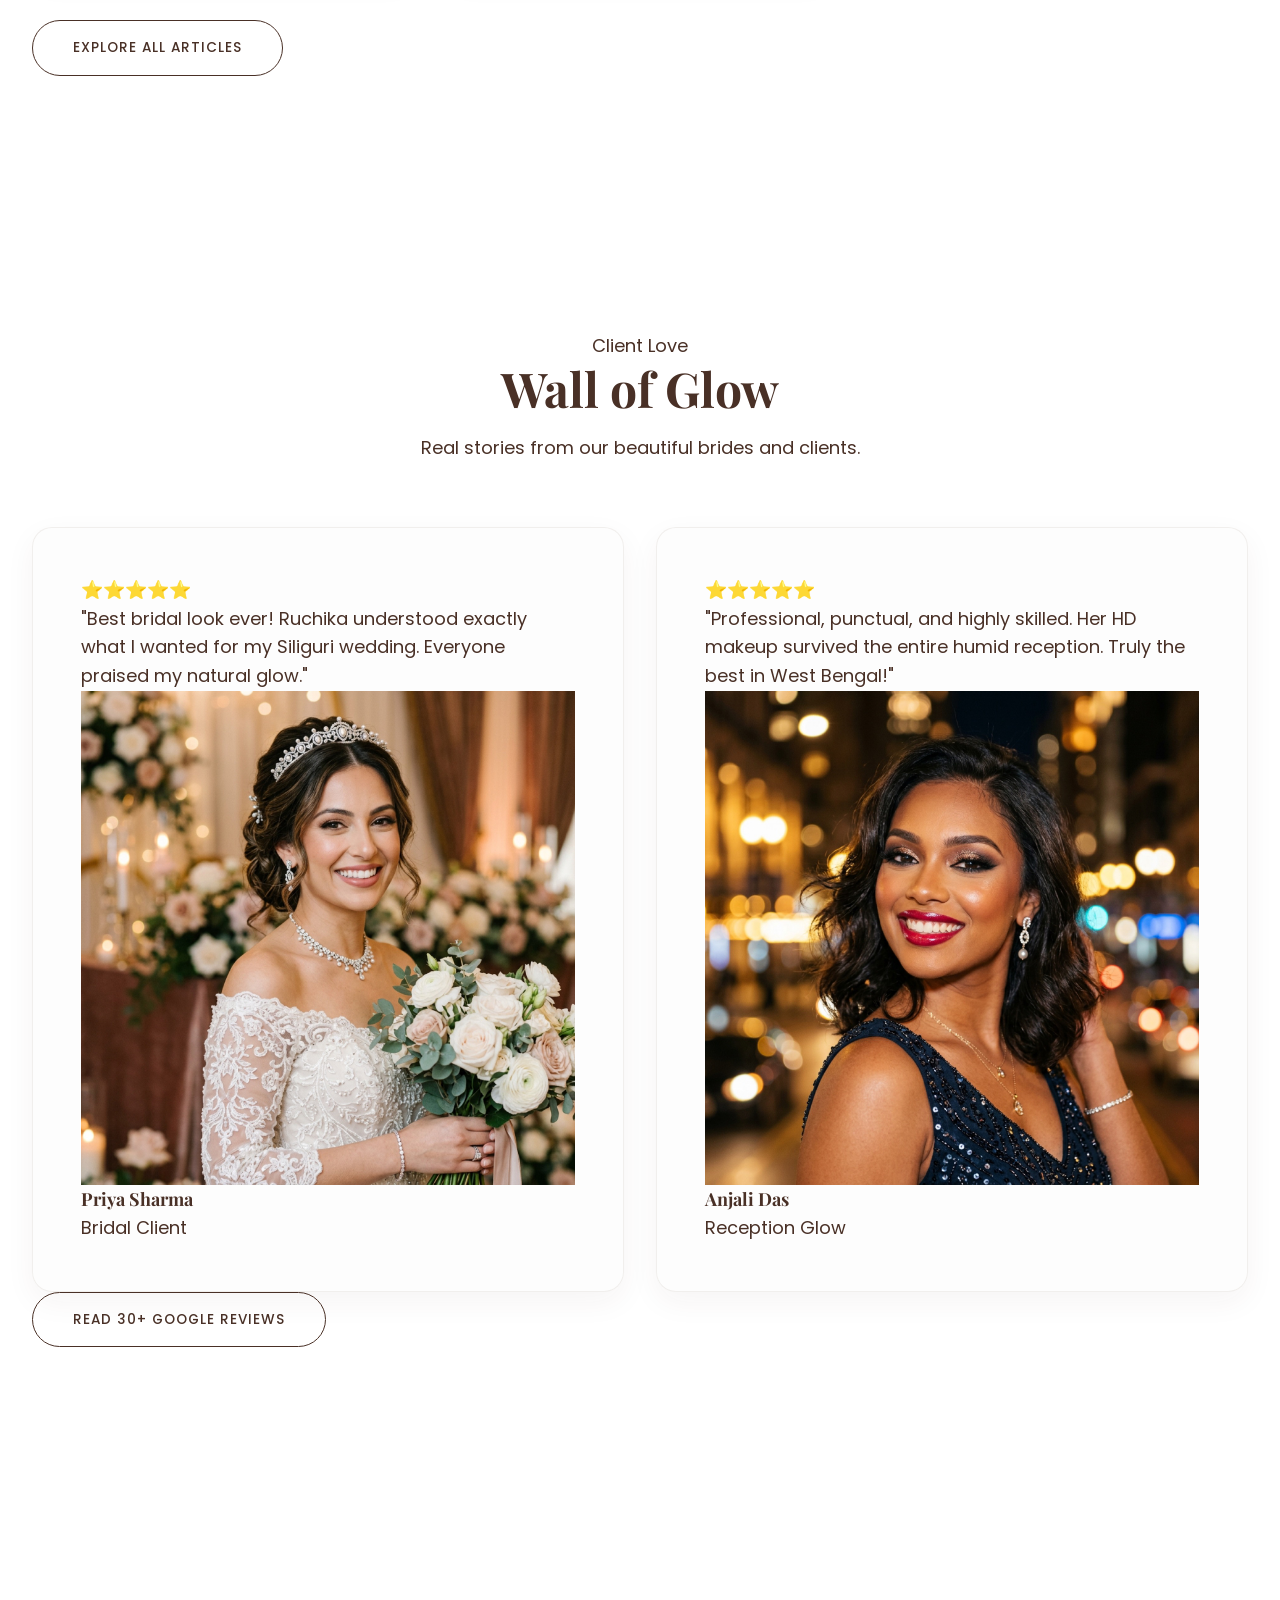
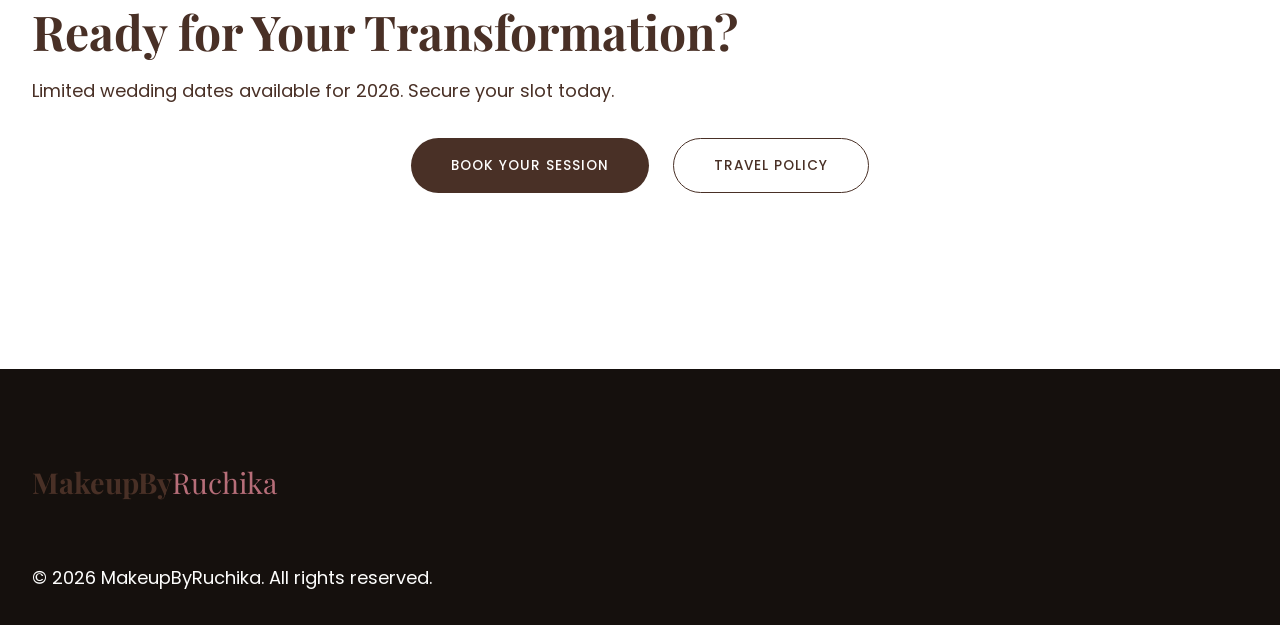
==== commit d0511c48: "Update WhatsApp links: Integrated phone number and booking message" ====
--- a/index.html
+++ b/index.html
@@ -191,11 +191,11 @@
         </div>
     </footer>
 
-    <a href="https://wa.me/919800615490" class="whatsapp-float" target="_blank"><svg xmlns="http://www.w3.org/2000/svg" width="32" height="32" fill="currentColor" class="bi bi-whatsapp" viewBox="0 0 16 16"><path d="M13.601 2.326A7.854 7.854 0 0 0 7.994 0C3.627 0 .068 3.558.064 7.926c0 1.399.366 2.76 1.057 3.965L0 16l4.204-1.102a7.933 7.933 0 0 0 3.79.965h.004c4.368 0 7.926-3.558 7.93-7.93A7.898 7.898 0 0 0 13.6 2.326zM7.994 14.521a6.573 6.573 0 0 1-3.356-.92l-.24-.144-2.494.654.666-2.433-.156-.251a6.56 6.56 0 0 1-1.007-3.505c0-3.626 2.957-6.584 6.591-6.584a6.56 6.56 0 0 1 4.66 1.931 6.557 6.557 0 0 1 1.928 4.66c-.004 3.639-2.961 6.592-6.592 6.592zm3.615-4.934c-.197-.099-1.17-.578-1.353-.646-.182-.065-.315-.099-.445.099-.133.197-.513.646-.627.775-.114.133-.232.148-.43.05-.197-.1-.836-.308-1.592-.985-.59-.525-.985-1.175-1.103-1.372-.114-.198-.011-.304.088-.403.087-.088.197-.232.296-.346.1-.114.133-.198.198-.33.065-.134.034-.248-.015-.347-.05-.099-.445-1.076-.612-1.47-.16-.389-.323-.335-.445-.34-.114-.007-.247-.007-.38-.007a.729.729 0 0 0-.529.247c-.182.198-.691.677-.691 1.654 0 .977.71 1.916.81 2.049.098.133 1.394 2.132 3.383 2.992.47.205.84.326 1.129.418.475.152.904.129 1.246.08.38-.058 1.171-.48 1.338-.943.164-.464.164-.86.114-.943-.049-.084-.182-.133-.38-.232z"/></svg></a>
+    <a href="https://wa.me/919800615490?text=Hello%20I%E2%80%99m%20interested%20in%20booking%20Makeup%20By%20Ruchika%20for%20an%20upcoming%20event.%20Please%20share%20availability%20and%20pricing.%20Thank%20you" class="whatsapp-float" target="_blank"><svg xmlns="http://www.w3.org/2000/svg" width="32" height="32" fill="currentColor" class="bi bi-whatsapp" viewBox="0 0 16 16"><path d="M13.601 2.326A7.854 7.854 0 0 0 7.994 0C3.627 0 .068 3.558.064 7.926c0 1.399.366 2.76 1.057 3.965L0 16l4.204-1.102a7.933 7.933 0 0 0 3.79.965h.004c4.368 0 7.926-3.558 7.93-7.93A7.898 7.898 0 0 0 13.6 2.326zM7.994 14.521a6.573 6.573 0 0 1-3.356-.92l-.24-.144-2.494.654.666-2.433-.156-.251a6.56 6.56 0 0 1-1.007-3.505c0-3.626 2.957-6.584 6.591-6.584a6.56 6.56 0 0 1 4.66 1.931 6.557 6.557 0 0 1 1.928 4.66c-.004 3.639-2.961 6.592-6.592 6.592zm3.615-4.934c-.197-.099-1.17-.578-1.353-.646-.182-.065-.315-.099-.445.099-.133.197-.513.646-.627.775-.114.133-.232.148-.43.05-.197-.1-.836-.308-1.592-.985-.59-.525-.985-1.175-1.103-1.372-.114-.198-.011-.304.088-.403.087-.088.197-.232.296-.346.1-.114.133-.198.198-.33.065-.134.034-.248-.015-.347-.05-.099-.445-1.076-.612-1.47-.16-.389-.323-.335-.445-.34-.114-.007-.247-.007-.38-.007a.729.729 0 0 0-.529.247c-.182.198-.691.677-.691 1.654 0 .977.71 1.916.81 2.049.098.133 1.394 2.132 3.383 2.992.47.205.84.326 1.129.418.475.152.904.129 1.246.08.38-.058 1.171-.48 1.338-.943.164-.464.164-.86.114-.943-.049-.084-.182-.133-.38-.232z"/></svg></a>
     <script src="js/main.js"></script>
     <div class="mobile-sticky-cta"><a href="contact.html" class="btn btn-primary btn-block">Book Now</a></div>
     <div class="lightbox" id="lightbox"><span class="lightbox-close">&times;</span><img src="" class="lightbox-content"></div>
-    <a href="https://wa.me/91XXXXXXXXXX" class="whatsapp-float" target="_blank">
+    <a href="https://wa.me/919800615490?text=Hello%20I%E2%80%99m%20interested%20in%20booking%20Makeup%20By%20Ruchika%20for%20an%20upcoming%20event.%20Please%20share%20availability%20and%20pricing.%20Thank%20you" class="whatsapp-float" target="_blank">
         <i class="fab fa-whatsapp"></i>
     </a>
 </body>
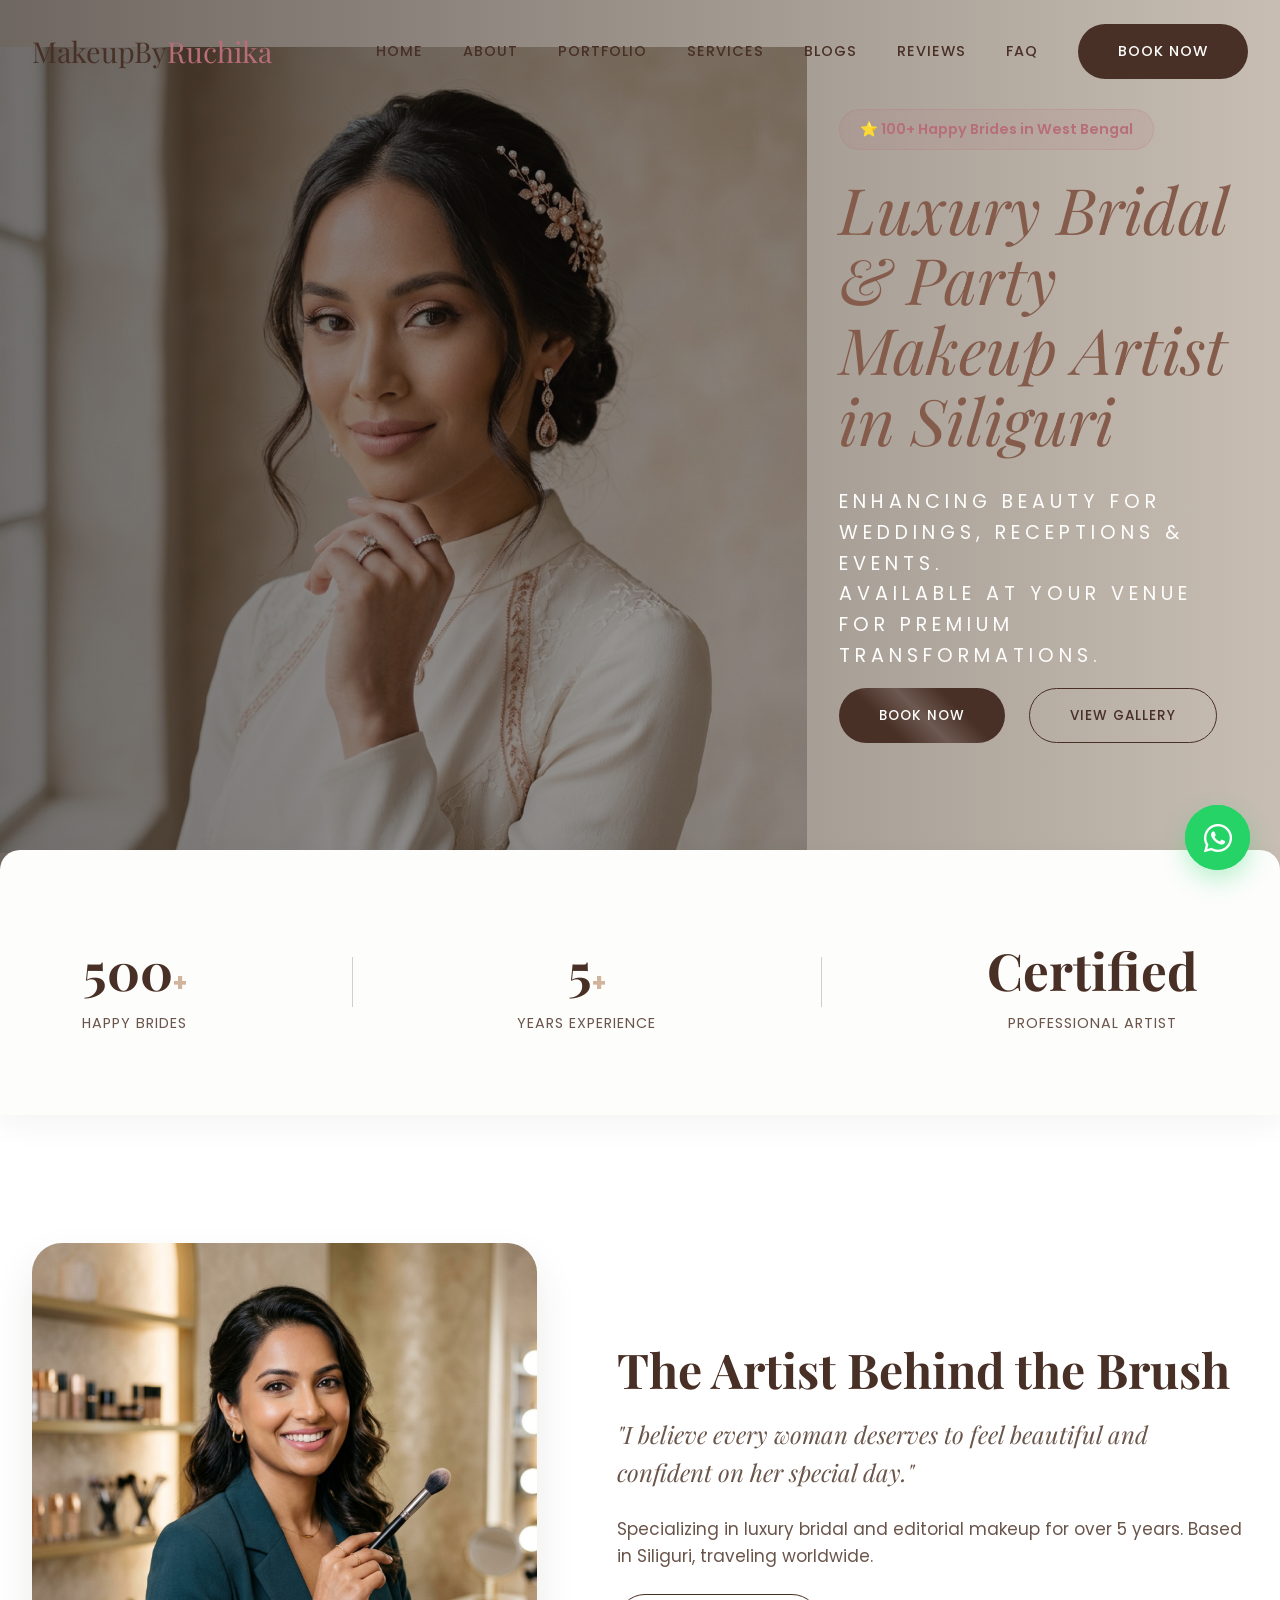
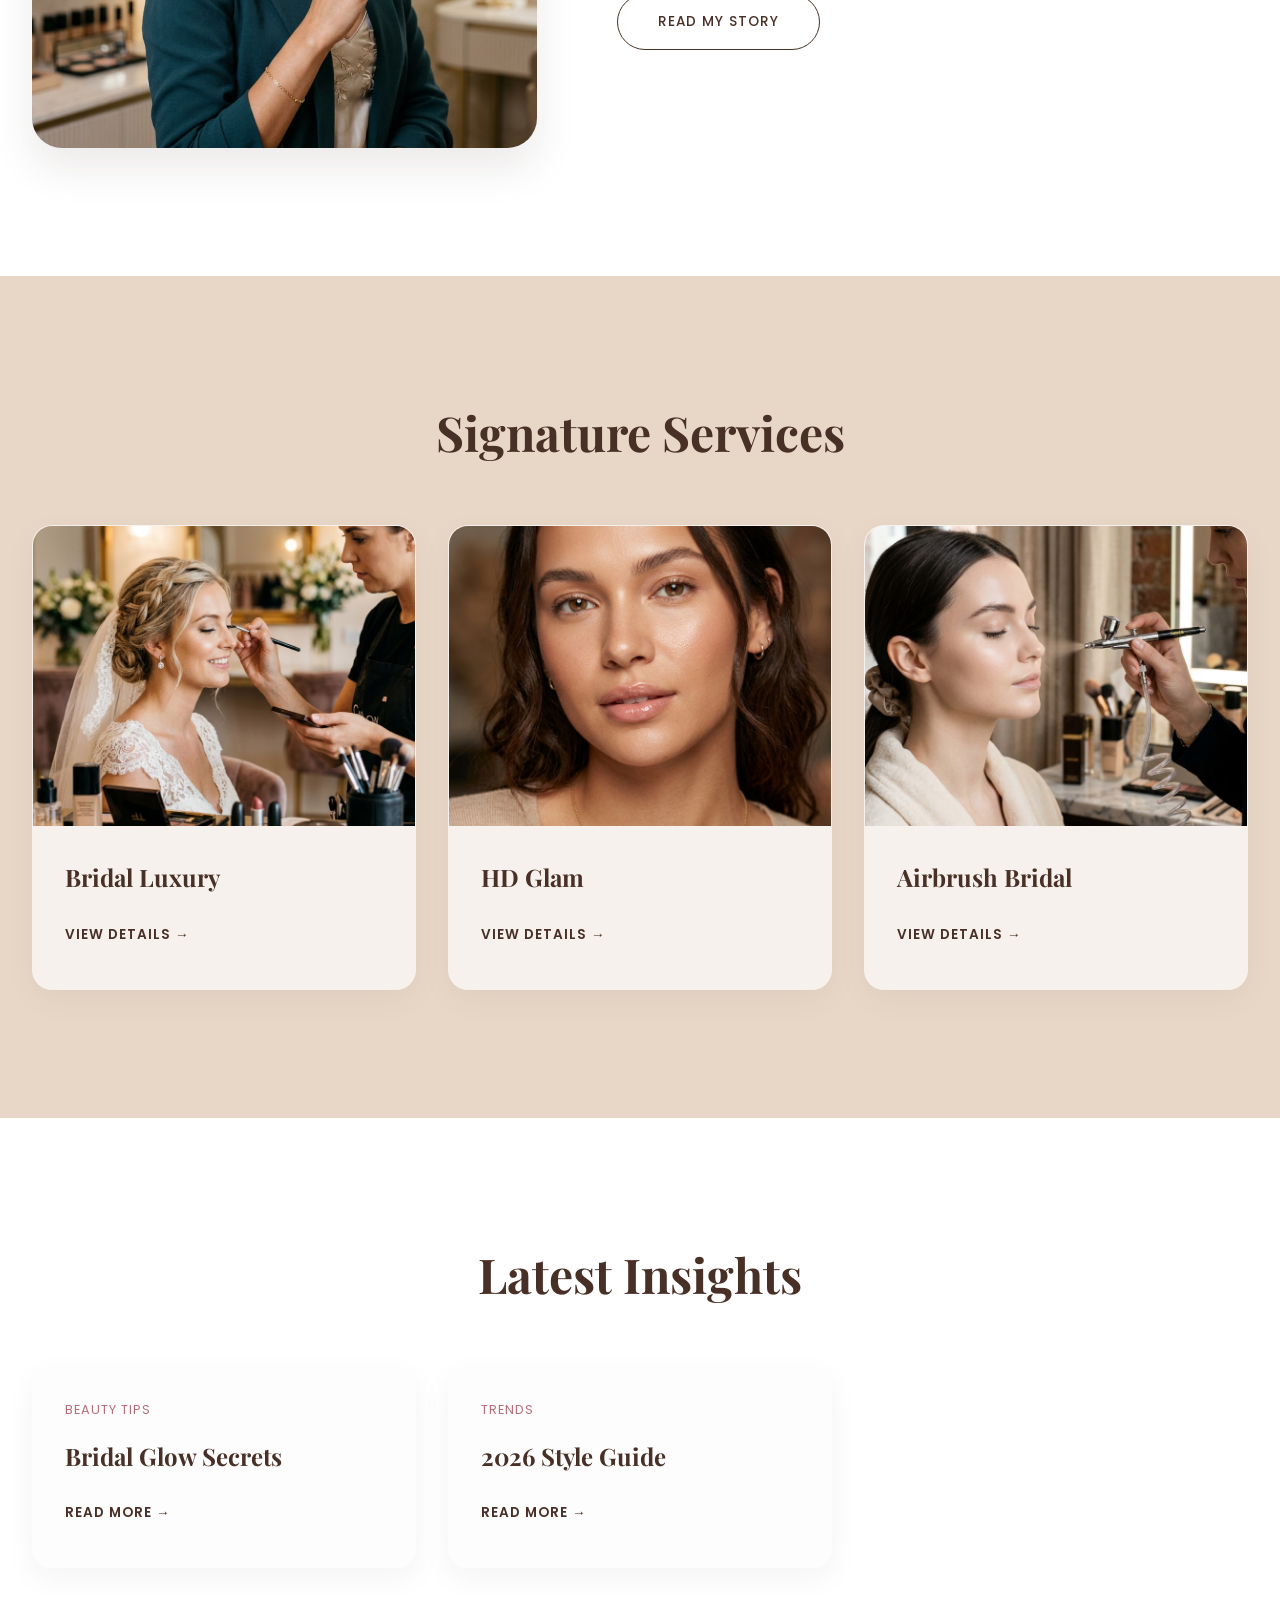
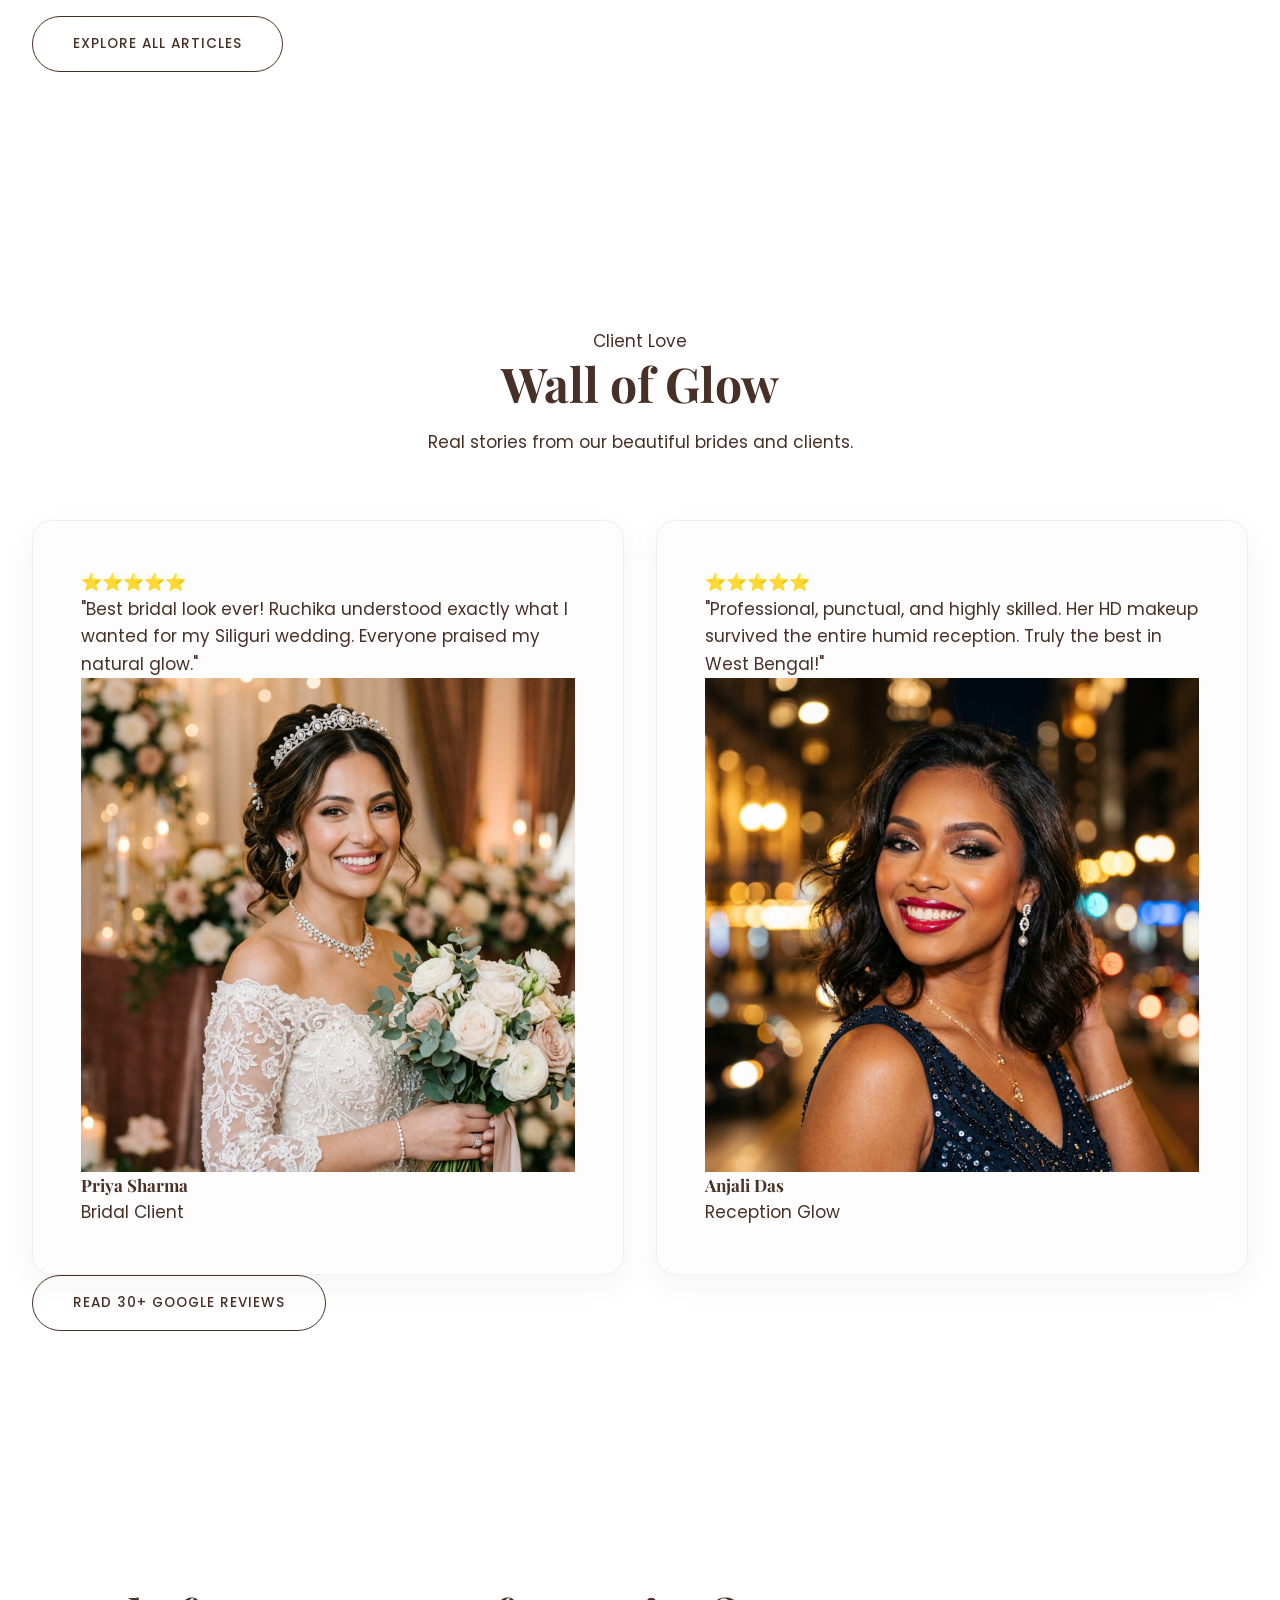
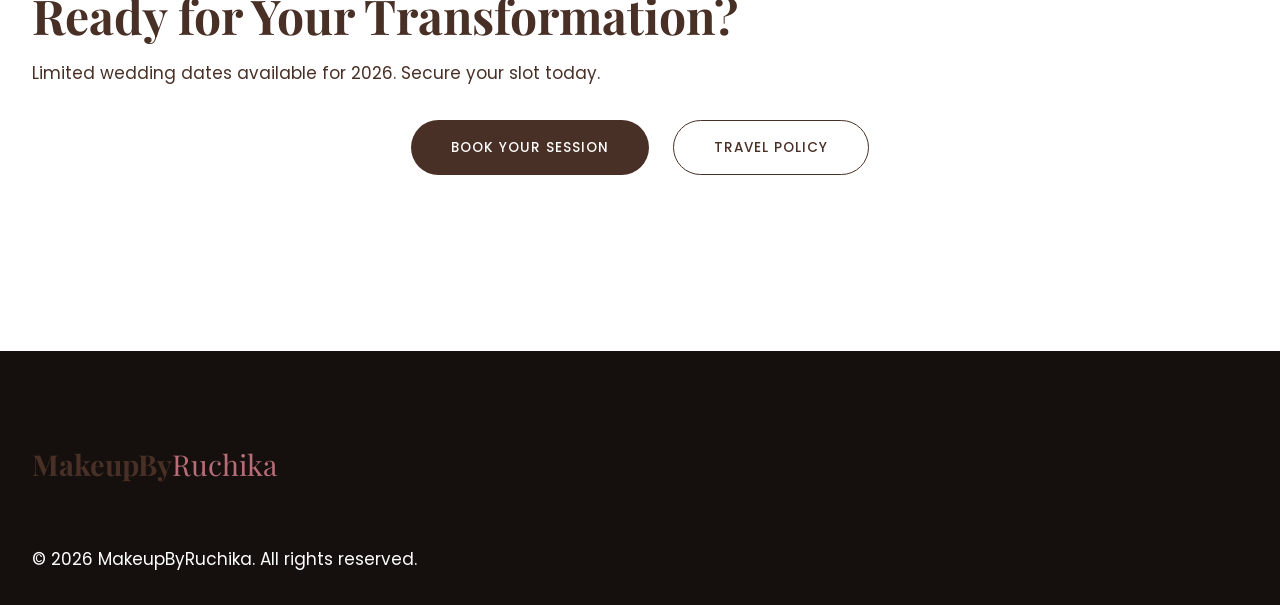
==== commit 8ec5328b: "responsive" ====
--- a/index.html
+++ b/index.html
@@ -52,7 +52,7 @@
             </div>
         </section>
 
-        <section class="trust container" style="margin-top: -60px; padding: 4rem 0;">
+        <section class="trust container">
             <div class="trust-grid">
                 <div class="trust-item reveal-up">
                     <h3 class="counter" data-target="500">0</h3><span>+</span><p>Happy Brides</p>
@@ -70,7 +70,7 @@
 
         <section class="about-preview section-padding">
             <div class="container">
-                <div class="about-wrapper" style="grid-template-columns: 1fr 1fr; gap: 4rem;">
+                <div class="about-wrapper">
                     <div class="about-img reveal-up"><img loading="lazy" src="assets/img/ruchika_portrait.png" alt="Ruchika"></div>
                     <div class="about-text reveal-up">
                         <h2 class="section-title">The Artist Behind <span>the Brush</span></h2>
@@ -191,7 +191,6 @@
         </div>
     </footer>
 
-    <a href="https://wa.me/919800615490?text=Hello%20I%E2%80%99m%20interested%20in%20booking%20Makeup%20By%20Ruchika%20for%20an%20upcoming%20event.%20Please%20share%20availability%20and%20pricing.%20Thank%20you" class="whatsapp-float" target="_blank"><svg xmlns="http://www.w3.org/2000/svg" width="32" height="32" fill="currentColor" class="bi bi-whatsapp" viewBox="0 0 16 16"><path d="M13.601 2.326A7.854 7.854 0 0 0 7.994 0C3.627 0 .068 3.558.064 7.926c0 1.399.366 2.76 1.057 3.965L0 16l4.204-1.102a7.933 7.933 0 0 0 3.79.965h.004c4.368 0 7.926-3.558 7.93-7.93A7.898 7.898 0 0 0 13.6 2.326zM7.994 14.521a6.573 6.573 0 0 1-3.356-.92l-.24-.144-2.494.654.666-2.433-.156-.251a6.56 6.56 0 0 1-1.007-3.505c0-3.626 2.957-6.584 6.591-6.584a6.56 6.56 0 0 1 4.66 1.931 6.557 6.557 0 0 1 1.928 4.66c-.004 3.639-2.961 6.592-6.592 6.592zm3.615-4.934c-.197-.099-1.17-.578-1.353-.646-.182-.065-.315-.099-.445.099-.133.197-.513.646-.627.775-.114.133-.232.148-.43.05-.197-.1-.836-.308-1.592-.985-.59-.525-.985-1.175-1.103-1.372-.114-.198-.011-.304.088-.403.087-.088.197-.232.296-.346.1-.114.133-.198.198-.33.065-.134.034-.248-.015-.347-.05-.099-.445-1.076-.612-1.47-.16-.389-.323-.335-.445-.34-.114-.007-.247-.007-.38-.007a.729.729 0 0 0-.529.247c-.182.198-.691.677-.691 1.654 0 .977.71 1.916.81 2.049.098.133 1.394 2.132 3.383 2.992.47.205.84.326 1.129.418.475.152.904.129 1.246.08.38-.058 1.171-.48 1.338-.943.164-.464.164-.86.114-.943-.049-.084-.182-.133-.38-.232z"/></svg></a>
     <script src="js/main.js"></script>
     <div class="mobile-sticky-cta"><a href="contact.html" class="btn btn-primary btn-block">Book Now</a></div>
     <div class="lightbox" id="lightbox"><span class="lightbox-close">&times;</span><img src="" class="lightbox-content"></div>
--- a/css/style.css
+++ b/css/style.css
@@ -16,10 +16,10 @@
     --font-body: 'Poppins', sans-serif;
     
     /* FLUID TYPOGRAPHY */
-    --h1-size: clamp(32px, 6vw, 72px);
-    --h2-size: clamp(26px, 4vw, 52px);
-    --body-size: clamp(15px, 2vw, 18px);
-    --btn-size: clamp(14px, 2vw, 18px);
+    --h1-size: clamp(32px, 8vw, 64px);
+    --h2-size: clamp(26px, 6vw, 48px);
+    --body-size: clamp(14px, 2vw, 17px);
+    --btn-size: clamp(13px, 2vw, 16px);
     
     /* DYNAMIC SPACING */
     --section-pad-mobile: 40px 20px;
@@ -95,7 +95,13 @@
     display: block;
 }
 
- /* Premium Brand Color */
+.loader-panel {
+    position: fixed;
+    top: 0;
+    width: 50%;
+    height: 100%;
+    background: var(--bg-main);
+    z-index: 2001;
     transition: transform 1.2s cubic-bezier(0.8, 0, 0.2, 1);
 }
 
@@ -333,16 +339,16 @@
         position: fixed;
         top: 0;
         right: -100%;
-        width: 100%; /* Change to full width for better mobile experience */
+        width: 100%;
         height: 100vh;
-        background: var(--bg-main); /* Use brand color instead of white */
+        background: var(--bg-main);
         flex-direction: column;
         justify-content: center;
         align-items: center;
         gap: 2rem;
         transition: 0.5s cubic-bezier(0.8, 0, 0.2, 1);
         z-index: 1000;
-        visibility: hidden; /* Hidden by default */
+        visibility: hidden;
         opacity: 0;
     }
 
@@ -358,9 +364,9 @@
     }
 
     /* Hamburger Animation */
-    .menu-toggle.active span:nth-child(1) { transform: translateY(8px) rotate(45deg); background: var(--text); }
+    .menu-toggle.active span:nth-child(1) { transform: translateY(8px) rotate(45deg); }
     .menu-toggle.active span:nth-child(2) { opacity: 0; }
-    .menu-toggle.active span:nth-child(3) { transform: translateY(-8px) rotate(-45deg); background: var(--text); }
+    .menu-toggle.active span:nth-child(3) { transform: translateY(-8px) rotate(-45deg); }
 }
 
 /* HERO SECTION */
@@ -415,16 +421,16 @@
 }
 
 .hero-title {
-    font-size: 5rem;
+    font-size: var(--h1-size);
     line-height: 1.1;
     margin-bottom: 2rem;
-    color: var(--dark); /* High contrast for visibility */
+    color: var(--dark);
 }
 
 .hero-title span {
     font-style: italic;
     font-weight: 400;
-    color: var(--brown); /* Deep bronze for luxury yet visible */
+    color: var(--brown);
 }
 
 .hero-ctas {
@@ -536,7 +542,7 @@
 }
 
 .trust-item h3 {
-    font-size: 2.5rem;
+    font-size: clamp(2rem, 4vw, 3.5rem);
     color: var(--text);
     display: inline-block;
 }
@@ -1100,20 +1106,44 @@
 
 /* MOBILE RESPONSIVE */
 @media (max-width: 992px) {
-    .hero-title { font-size: 3.5rem; }
+    .section-padding { padding: 5rem 0; }
+    .hero-title { font-size: clamp(2.5rem, 8vw, 4rem); }
     .services-grid { grid-template-columns: repeat(2, 1fr); }
     .booking-wrapper { grid-template-columns: 1fr; }
-    .footer-grid { grid-template-columns: 1fr 1fr; }
+    .footer-grid { grid-template-columns: repeat(2, 1fr); }
+    .about-wrapper, .story-grid { grid-template-columns: 1fr !important; gap: 3rem; }
+    .trust-grid { gap: 1rem; }
+    .about-hero, .services-hero, .portfolio-hero, .contact-hero, .reviews-hero, .blog-hero { height: 50vh; }
+    .pricing-card { padding: 2rem; }
+    .portfolio-grid { column-count: 2; }
+    .reviews-grid, .blog-grid { padding: 5rem 0; }
 }
 
 @media (max-width: 768px) {
-    .nav-links { display: none; }
-    .hero-title { font-size: 2.8rem; }
-    .hero-ctas { flex-direction: column; }
+    .section-padding { padding: 4rem 0; }
+    .hero-title { font-size: clamp(2rem, 10vw, 3rem); }
+    .hero-ctas { flex-direction: column; width: 100%; }
+    .hero-ctas .btn { width: 100%; text-align: center; }
     .services-grid { grid-template-columns: 1fr; }
-    .trust-grid { flex-direction: column; gap: 2rem; }
+    .trust-grid { flex-direction: column; gap: 2.5rem; }
     .trust-divider { display: none; }
-    .section-title { font-size: 2.2rem; }
+    .section-title { font-size: clamp(1.8rem, 6vw, 2.5rem); }
+    .testimonials-grid { grid-template-columns: 1fr; }
+    .testimonial-card { padding: 2rem; }
+    .booking-info, .booking-form { padding: 2.5rem; }
+    .footer-grid { grid-template-columns: 1fr; text-align: center; }
+    .social-icons { justify-content: center; }
+    .about-hero, .services-hero, .portfolio-hero, .contact-hero, .reviews-hero, .blog-hero { height: 40vh; }
+    .story-section, .pricing-table, .booking-page-wrapper, .reviews-grid, .blog-grid { padding: 4rem 0; }
+    .portfolio-grid { column-count: 2; }
+    .travel-wrapper { padding: 2rem; }
+}
+
+@media (max-width: 480px) {
+    .container { padding: 0 1.5rem; }
+    .hero-title { font-size: clamp(1.8rem, 12vw, 2.5rem); }
+    .portfolio-grid { column-count: 1; }
+    .blog-grid { grid-template-columns: 1fr; }
 }
 
 /* TESTIMONIALS */
@@ -1211,47 +1241,7 @@
     font-size: 0.95rem;
 }
 
-/* MOBILE RESPONSIVE UPDATES */
-@media (max-width: 768px) {
-    .testimonials-grid { grid-template-columns: 1fr; }
-    .testimonial-card { padding: 2rem; }
-    .booking-info, .booking-form { padding: 2rem; }
-}
-
-/* GLOBAL RESPONSIVE OVERRIDES */
-@media (max-width: 992px) {
-    .section-padding { padding: 5rem 0; }
-    .hero-title { font-size: 3rem; }
-    .about-wrapper, .story-grid, .booking-wrapper {
-        grid-template-columns: 1fr !important;
-        gap: 3rem;
-    }
-}
-
-@media (max-width: 768px) {
-    .hero-title { font-size: 2.5rem; }
-    .trust-grid {
-        grid-template-columns: 1fr;
-        gap: 2rem;
-    }
-    .trust-divider { display: none; }
-    .services-grid {
-        grid-template-columns: 1fr;
-    }
-    .footer-grid {
-        grid-template-columns: 1fr;
-        text-align: center;
-        gap: 3rem;
-    }
-    .social-icons { justify-content: center; }
-}
-
-@media (max-width: 480px) {
-    .container { padding: 0 1.5rem; }
-    .hero-title { font-size: 2rem; }
-    .btn { width: 100%; text-align: center; }
-    .hero-ctas { flex-direction: column; width: 100%; }
-}
+/* MOBILE STICKY CTA */
 
 /* MOBILE STICKY CTA */
 .mobile-sticky-cta {
@@ -1557,6 +1547,223 @@
     box-shadow: 0 30px 60px rgba(0,0,0,0.1);
 }
 
+/* ABOUT PAGE SPECIFIC */
+.about-hero {
+    height: 60vh;
+    background: var(--bg-soft);
+    display: flex;
+    align-items: center;
+    justify-content: center;
+    text-align: center;
+}
+.story-section {
+    padding: 8rem 0;
+}
+.story-grid {
+    display: grid;
+    grid-template-columns: 1fr 1fr;
+    gap: 5rem;
+    align-items: center;
+}
+.certifications {
+    background: var(--white);
+    padding: 5rem 0;
+}
+.cert-grid {
+    display: flex;
+    justify-content: center;
+    gap: 3rem;
+    flex-wrap: wrap;
+}
+.cert-item {
+    text-align: center;
+    max-width: 200px;
+}
+.cert-item i {
+    font-size: 3rem;
+    color: var(--accent);
+    margin-bottom: 1rem;
+}
+
+/* SERVICES PAGE SPECIFIC */
+.services-hero {
+    height: 40vh;
+    background: var(--bg-soft);
+    display: flex;
+    align-items: center;
+    justify-content: center;
+    text-align: center;
+}
+.pricing-table {
+    padding: 5rem 0;
+}
+.pricing-grid {
+    display: grid;
+    grid-template-columns: repeat(auto-fit, minmax(300px, 1fr));
+    gap: 2rem;
+}
+.pricing-card {
+    background: var(--white);
+    padding: 3rem;
+    border-radius: 20px;
+    text-align: center;
+    box-shadow: var(--shadow-soft);
+    transition: var(--transition);
+    border: 1px solid var(--border);
+    position: relative;
+    overflow: hidden;
+}
+.pricing-card:hover {
+    transform: translateY(-10px);
+    box-shadow: var(--shadow-medium);
+    border-color: var(--accent);
+}
+.pricing-card.premium {
+    background: var(--dark);
+    color: var(--white);
+}
+.pricing-card h3 {
+    font-size: 1.8rem;
+    margin-bottom: 1rem;
+}
+.pricing-card .price {
+    font-size: 2.5rem;
+    color: var(--accent);
+    margin-bottom: 2rem;
+}
+.pricing-card ul {
+    text-align: left;
+    margin-bottom: 2.5rem;
+}
+.pricing-card ul li {
+    margin-bottom: 0.8rem;
+    font-size: 0.9rem;
+    display: flex;
+    align-items: center;
+    gap: 10px;
+}
+/* PORTFOLIO PAGE SPECIFIC */
+.portfolio-hero {
+    height: 40vh;
+    background: var(--dark);
+    color: var(--white);
+    display: flex;
+    align-items: center;
+    justify-content: center;
+    text-align: center;
+}
+.portfolio-hero .hero-title { color: var(--white); }
+.gallery-container { padding: 5rem 0; }
+
+/* CONTACT PAGE SPECIFIC */
+.contact-hero {
+    height: 40vh;
+    background: var(--dark);
+    color: var(--white);
+    display: flex;
+    align-items: center;
+    justify-content: center;
+    text-align: center;
+}
+.contact-hero .hero-title { color: var(--white); }
+.booking-page-wrapper {
+    padding: 8rem 0;
+    background: var(--bg-main);
+}
+.form-grid {
+    display: grid;
+    grid-template-columns: 1fr 1fr;
+    gap: 1.5rem;
+    margin-bottom: 1.5rem;
+}
+/* BLOG PAGE SPECIFIC */
+.blog-hero {
+    height: 40vh;
+    background: var(--dark);
+    color: var(--white);
+    display: flex;
+    align-items: center;
+    justify-content: center;
+    text-align: center;
+}
+.blog-grid {
+    display: grid;
+    grid-template-columns: repeat(auto-fill, minmax(350px, 1fr));
+    gap: 3rem;
+    padding: 8rem 0;
+}
+.blog-card {
+    background: rgba(253, 253, 252, 0.7);
+    backdrop-filter: blur(10px);
+    border: 1px solid rgba(211, 205, 200, 0.3);
+    border-radius: 20px;
+    overflow: hidden;
+    transition: var(--transition);
+}
+.blog-card:hover {
+    transform: translateY(-10px);
+    box-shadow: var(--shadow-medium);
+}
+.blog-img {
+    height: 250px;
+    overflow: hidden;
+}
+.blog-img img {
+    width: 100%;
+    height: 100%;
+    object-fit: cover;
+    transition: var(--transition);
+}
+.blog-card:hover .blog-img img {
+    transform: scale(1.1);
+}
+.blog-info {
+    padding: 2rem;
+}
+.blog-date {
+    font-size: 0.8rem;
+    color: var(--rose-gold);
+    text-transform: uppercase;
+    letter-spacing: 1px;
+    margin-bottom: 1rem;
+    display: block;
+}
+.blog-info h3 {
+    margin-bottom: 1rem;
+    font-size: 1.5rem;
+}
+.blog-info p {
+    color: var(--text-soft);
+    margin-bottom: 1.5rem;
+    font-size: 0.95rem;
+}
+
+/* TRAVEL PAGE SPECIFIC */
+.travel-wrapper {
+    background: var(--white);
+    padding: 4rem;
+    border-radius: 30px;
+    box-shadow: var(--shadow-soft);
+}
+.travel-content h3 {
+    margin-bottom: 1.5rem;
+    font-family: var(--font-heading);
+}
+.travel-content p {
+    color: var(--text-soft);
+    margin-bottom: 2rem;
+}
+.travel-content ul {
+    margin-bottom: 2rem;
+}
+.travel-content ul li {
+    margin-bottom: 0.8rem;
+    display: flex;
+    align-items: center;
+    gap: 10px;
+    color: var(--text-soft);
+}
+.travel-content ul li i { color: var(--rose-gold); }
 /* --- WHATSAPP FLOATING BUTTON (ENHANCED) --- */
 .whatsapp-float {
     position: fixed;
@@ -1598,7 +1805,6 @@
     0%, 90%, 100% { transform: scale(1) rotate(0); }
     92% { transform: scale(1.1) rotate(-15deg); }
     95% { transform: scale(1.1) rotate(15deg); }
-    98% { transform: scale(1.1) rotate(-15deg); }
 }
 
 .whatsapp-float:hover {
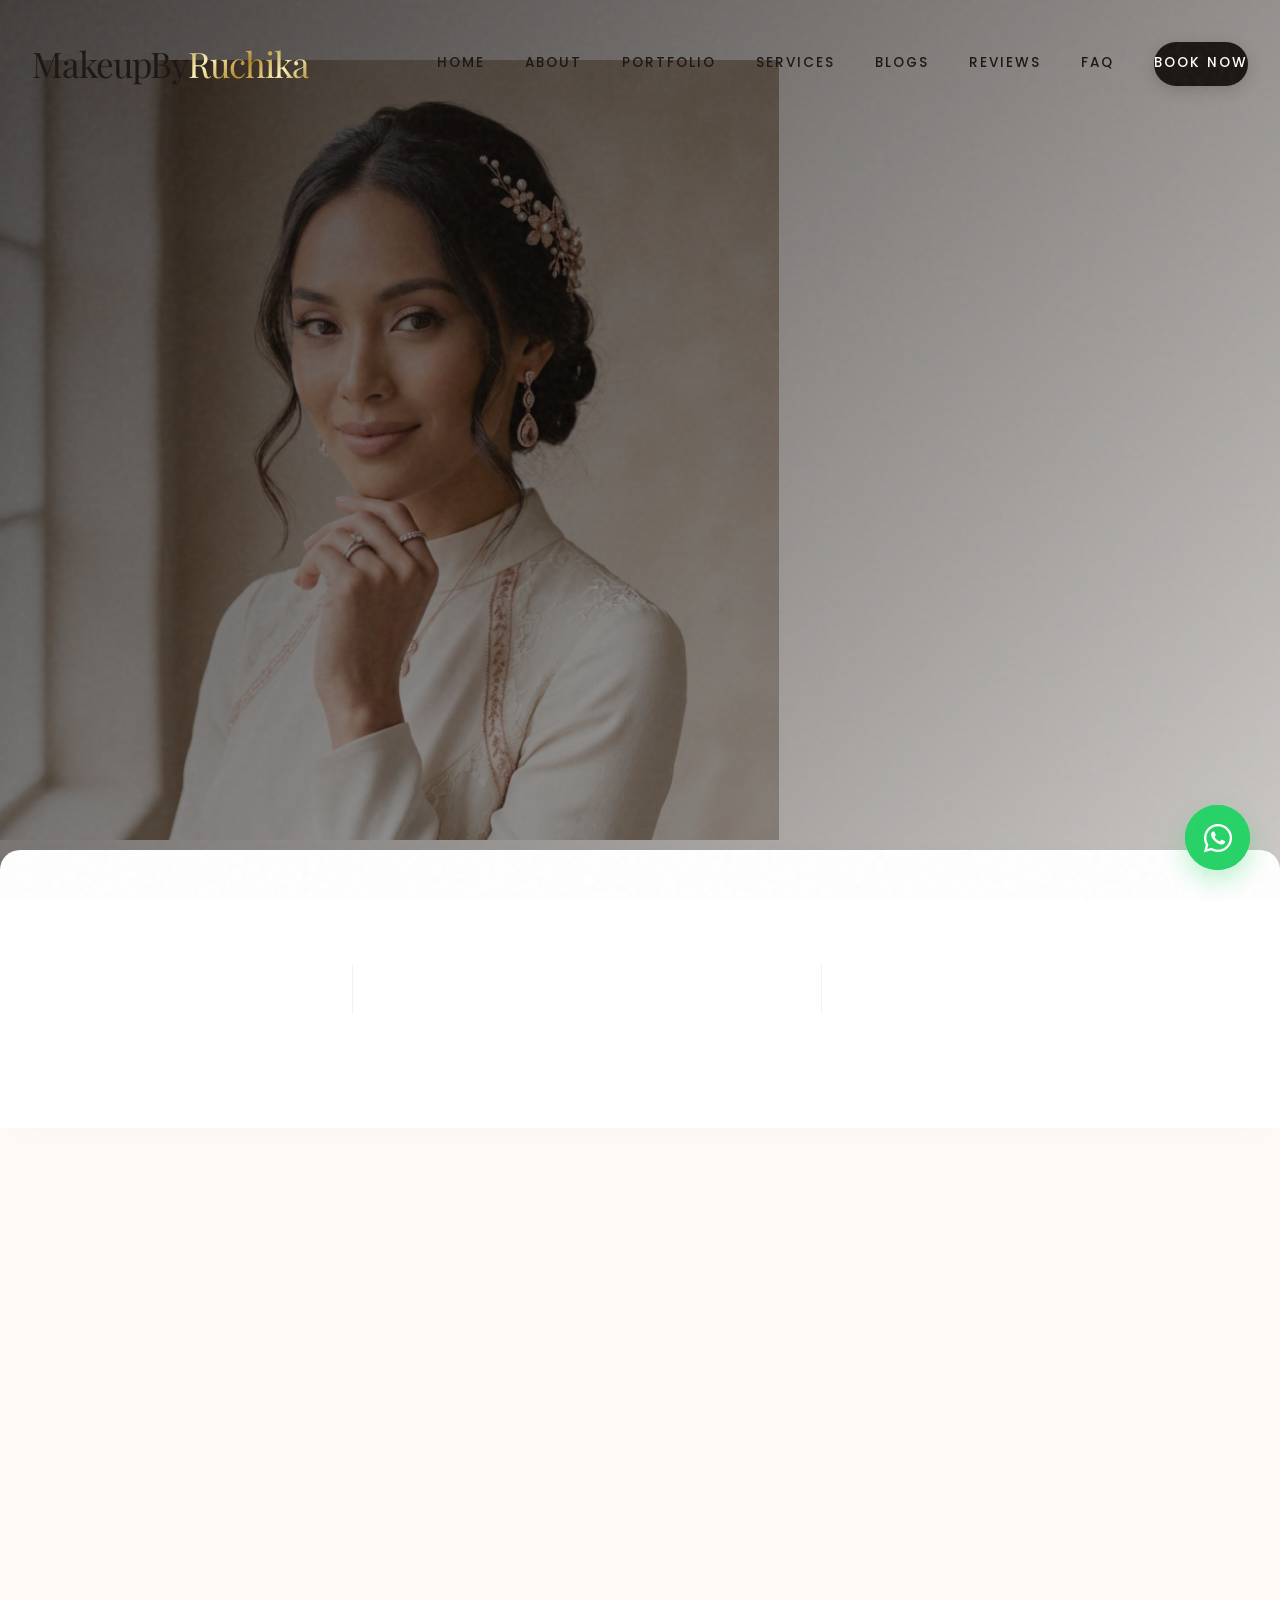
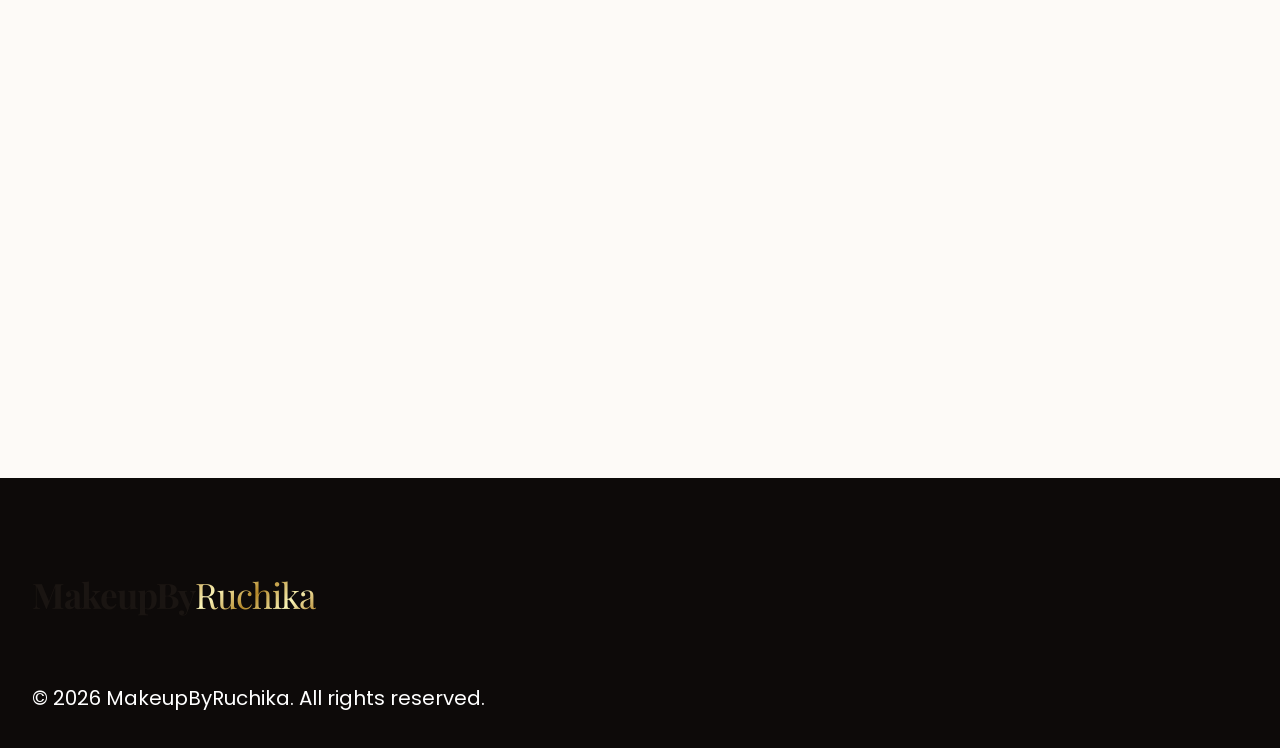
==== commit de1f2f28: "normal" ====
--- a/index.html
+++ b/index.html
@@ -2,6 +2,7 @@
 <html lang="en">
 <head>
     <script src="https://cdnjs.cloudflare.com/ajax/libs/gsap/3.12.2/gsap.min.js"></script>
+    <script src="https://cdnjs.cloudflare.com/ajax/libs/gsap/3.12.2/ScrollTrigger.min.js"></script>
     <meta charset="UTF-8">
     <meta name="viewport" content="width=device-width, initial-scale=1.0">
     <title>MakeupByRuchika | Luxury Bridal & Celebrity Makeup Artist</title>
@@ -197,5 +198,13 @@
     <a href="https://wa.me/919800615490?text=Hello%20I%E2%80%99m%20interested%20in%20booking%20Makeup%20By%20Ruchika%20for%20an%20upcoming%20event.%20Please%20share%20availability%20and%20pricing.%20Thank%20you" class="whatsapp-float" target="_blank">
         <i class="fab fa-whatsapp"></i>
     </a>
+    <nav class="mobile-bottom-nav">
+        <div class="bottom-nav-grid">
+            <a href="index.html" class="bottom-nav-item active"><i class="fas fa-home"></i><span>Home</span></a>
+            <a href="portfolio.html" class="bottom-nav-item"><i class="fas fa-images"></i><span>Gallery</span></a>
+            <a href="services.html" class="bottom-nav-item"><i class="fas fa-magic"></i><span>Services</span></a>
+            <a href="contact.html" class="bottom-nav-item"><i class="fas fa-calendar-check"></i><span>Book</span></a>
+        </div>
+    </nav>
 </body>
 </html>
--- a/css/style.css
+++ b/css/style.css
@@ -1,34 +1,39 @@
 /* DESIGN SYSTEM VARIABLES */
 :root {
-    --bg-main: #F4E9DD;
-    --bg-soft: #E8D7C7;
-    --accent: #D2B39B;
-    --text: #493026;
-    --text-soft: #6A554B;
-    --brown: #855C4B;
-    --white: #FDFDFC;
-    --border: #D3CDC8;
-    --dark: #15100D;
-    --gold: #D4AF37;
-    --rose-gold: #B76E79;
+    --bg-main: #fdfaf7;
+    --bg-soft: #f4efea;
+    --accent: #c4a484;
+    --accent-light: #eaddd0;
+    --text: #1a1512;    /* Even deeper obsidian for high contrast */
+    --text-soft: #5e4b44;
+    --brown: #3d2b1f;
+    --white: #ffffff;
+    --border: rgba(196, 164, 132, 0.15);
+    --dark: #0d0a09;
+    
+    /* METALLIC TOKENS */
+    --gold-metallic: linear-gradient(135deg, #bf953f, #fcf6ba, #b38728, #fbf5b7, #aa771c);
+    --gold: #c5a059;
+    --rose-gold: #a67c7c;
     
     --font-heading: 'Playfair Display', serif;
     --font-body: 'Poppins', sans-serif;
     
-    /* FLUID TYPOGRAPHY */
-    --h1-size: clamp(32px, 8vw, 64px);
-    --h2-size: clamp(26px, 6vw, 48px);
-    --body-size: clamp(14px, 2vw, 17px);
-    --btn-size: clamp(13px, 2vw, 16px);
+    /* GLASSMORPHISM */
+    --glass-bg: rgba(255, 255, 255, 0.6);
+    --glass-border: rgba(255, 255, 255, 0.3);
+    --glass-blur: 15px;
     
-    /* DYNAMIC SPACING */
-    --section-pad-mobile: 40px 20px;
-    --section-pad-tablet: 60px 30px;
-    --section-pad-desktop: 100px 60px;
+    /* FLUID TYPOGRAPHY - Editorial Scaling */
+    --h1-size: clamp(42px, 10vw, 84px);
+    --h2-size: clamp(32px, 8vw, 64px);
+    --h3-size: clamp(24px, 5vw, 38px);
+    --body-size: clamp(16px, 1.8vw, 20px);
     
-    --transition: all 0.4s ease-out;
-    --shadow-soft: 0 10px 30px rgba(73, 48, 38, 0.05);
-    --shadow-medium: 0 20px 40px rgba(73, 48, 38, 0.1);
+    --transition: all 0.6s cubic-bezier(0.16, 1, 0.3, 1); /* Ultra-smooth curve */
+    --shadow-soft: 0 10px 40px rgba(0, 0, 0, 0.02);
+    --shadow-medium: 0 30px 80px rgba(26, 21, 18, 0.06);
+    --shadow-glass: 0 8px 32px 0 rgba(18, 13, 11, 0.05);
 }
 
 /* RESET & BASE STYLES */
@@ -42,16 +47,63 @@
     scroll-behavior: smooth;
 }
 
+@media (min-width: 1025px) {
+    body { cursor: none; }
+}
+
 body {
-    background-image: url('../assets/img/site_bg.png');
-    background-size: cover;
-    background-position: center;
-    background-attachment: fixed;
+    background: var(--bg-main);
     color: var(--text);
     font-family: var(--font-body);
     font-size: var(--body-size);
-    line-height: 1.6;
+    line-height: 1.8;
     overflow-x: hidden;
+    -webkit-font-smoothing: antialiased;
+}
+
+/* CUSTOM LUXURY CURSOR */
+.custom-cursor {
+    width: 12px;
+    height: 12px;
+    background: var(--text);
+    border-radius: 50%;
+    position: fixed;
+    pointer-events: none;
+    z-index: 9999;
+    mix-blend-mode: difference;
+    transition: transform 0.1s ease-out;
+}
+
+.cursor-follower {
+    width: 40px;
+    height: 40px;
+    border: 1px solid var(--accent);
+    border-radius: 50%;
+    position: fixed;
+    pointer-events: none;
+    z-index: 9998;
+    transition: transform 0.2s ease-out, width 0.3s, height 0.3s;
+}
+
+.cursor-follower.hover {
+    width: 80px;
+    height: 80px;
+    background: rgba(196, 164, 132, 0.1);
+    border-color: var(--gold);
+}
+
+/* SUBTLE GRAIN TEXTURE OVERLAY */
+body::before {
+    content: "";
+    position: fixed;
+    top: 0;
+    left: 0;
+    width: 100%;
+    height: 100%;
+    background-image: url("data:image/svg+xml,%3Csvg viewBox='0 0 200 200' xmlns='http://www.w3.org/2000/svg'%3E%3Cfilter id='noiseFilter'%3E%3CfeTurbulence type='fractalNoise' baseFrequency='0.65' numOctaves='3' stitchTiles='stitch'/%3E%3C/filter%3E%3Crect width='100%25' height='100%25' filter='url(%23noiseFilter)'/%3E%3C/svg%3E");
+    opacity: 0.05;
+    pointer-events: none;
+    z-index: 9999;
 }
 
 .container {
@@ -194,23 +246,26 @@
 .btn-primary {
     background-color: var(--text);
     color: var(--white);
+    box-shadow: 0 4px 15px rgba(44, 30, 26, 0.2);
 }
 
 .btn-primary:hover {
     background-color: var(--brown);
-    transform: translateY(-3px);
-    box-shadow: var(--shadow-medium);
+    transform: translateY(-3px) scale(1.02);
+    box-shadow: 0 8px 25px rgba(44, 30, 26, 0.3);
 }
 
 .btn-secondary {
-    border: 1px solid var(--text);
+    border: 1px solid var(--accent);
     color: var(--text);
+    background: transparent;
 }
 
 .btn-secondary:hover {
-    background-color: var(--text);
+    background-color: var(--accent);
     color: var(--white);
-    transform: translateY(-3px);
+    transform: translateY(-3px) scale(1.02);
+    box-shadow: 0 8px 25px rgba(196, 164, 132, 0.2);
 }
 
 .btn-text {
@@ -267,16 +322,17 @@
     top: 0;
     left: 0;
     width: 100%;
-    padding: 1.5rem 0;
+    padding: 2rem 0;
     z-index: 1000;
     transition: var(--transition);
 }
 
 .header.scrolled {
-    background: rgba(255, 255, 255, 0.9);
-    backdrop-filter: blur(10px);
-    padding: 1rem 0;
-    box-shadow: var(--shadow-soft);
+    background: var(--glass-bg);
+    backdrop-filter: blur(var(--glass-blur));
+    padding: 1.2rem 0;
+    box-shadow: var(--shadow-glass);
+    border-bottom: 1px solid var(--glass-border);
 }
 
 .navbar {
@@ -286,15 +342,18 @@
 }
 
 .logo {
-    font-size: 1.8rem;
+    font-size: 2.2rem;
     font-family: var(--font-heading);
     color: var(--text);
     z-index: 1001;
+    letter-spacing: -1px;
 }
 
 .logo span {
     font-weight: 300;
-    color: var(--rose-gold);
+    background: var(--gold-metallic);
+    -webkit-background-clip: text;
+    -webkit-text-fill-color: transparent;
 }
 
 .nav-links {
@@ -304,14 +363,31 @@
 }
 
 .nav-links a {
-    font-size: 0.9rem;
+    font-size: 0.85rem;
     font-weight: 500;
     text-transform: uppercase;
-    letter-spacing: 1px;
+    letter-spacing: 2px;
+    position: relative;
+    padding: 0.5rem 0;
+}
+
+.nav-links a::after {
+    content: '';
+    position: absolute;
+    bottom: 0;
+    left: 0;
+    width: 0;
+    height: 1px;
+    background: var(--gold);
+    transition: var(--transition);
 }
 
 .nav-links a:hover {
-    color: var(--rose-gold);
+    color: var(--gold);
+}
+
+.nav-links a:hover::after {
+    width: 100%;
 }
 
 /* Mobile Menu Toggle */
@@ -345,11 +421,12 @@
         flex-direction: column;
         justify-content: center;
         align-items: center;
-        gap: 2rem;
-        transition: 0.5s cubic-bezier(0.8, 0, 0.2, 1);
+        gap: 1.5rem;
+        transition: 0.6s cubic-bezier(0.8, 0, 0.2, 1);
         z-index: 1000;
         visibility: hidden;
         opacity: 0;
+        padding: 2rem;
     }
 
     .nav-links.active {
@@ -359,9 +436,16 @@
     }
 
     .nav-links a {
-        font-size: 1.5rem;
+        font-size: clamp(1.5rem, 8vw, 2.5rem);
         color: var(--text);
+        font-family: var(--font-heading);
+        border-bottom: 1px solid var(--border);
+        width: 100%;
+        text-align: center;
+        padding-bottom: 1rem;
     }
+
+    .nav-links li { width: 100%; }
 
     /* Hamburger Animation */
     .menu-toggle.active span:nth-child(1) { transform: translateY(8px) rotate(45deg); }
@@ -369,6 +453,66 @@
     .menu-toggle.active span:nth-child(3) { transform: translateY(-8px) rotate(-45deg); }
 }
 
+/* MOBILE BOTTOM NAV */
+.mobile-bottom-nav {
+    display: none;
+    position: fixed;
+    bottom: 0;
+    left: 0;
+    width: 100%;
+    background: var(--glass-bg);
+    backdrop-filter: blur(var(--glass-blur));
+    z-index: 1000;
+    border-top: 1px solid var(--glass-border);
+    padding: 0.8rem 0;
+    box-shadow: 0 -5px 20px rgba(0,0,0,0.05);
+    transition: transform 0.4s cubic-bezier(0.8, 0, 0.2, 1);
+}
+
+.mobile-bottom-nav.hidden {
+    transform: translateY(100%);
+}
+
+.bottom-nav-grid {
+    display: grid;
+    grid-template-columns: repeat(4, 1fr);
+    text-align: center;
+}
+
+.bottom-nav-item {
+    display: flex;
+    flex-direction: column;
+    align-items: center;
+    gap: 4px;
+    color: var(--text-soft);
+    font-size: 0.7rem;
+    text-transform: uppercase;
+    letter-spacing: 1px;
+}
+
+.bottom-nav-item i {
+    font-size: 1.2rem;
+    color: var(--text);
+}
+
+.bottom-nav-item.active {
+    color: var(--gold);
+}
+
+.bottom-nav-item.active i {
+    color: var(--gold);
+}
+
+@media (max-width: 768px) {
+    .mobile-bottom-nav {
+        display: block;
+    }
+    
+    /* Adjust footer and main to not be hidden by bottom nav */
+    body { padding-bottom: 70px; }
+    .mobile-sticky-cta { bottom: 70px; } /* Push sticky CTA above bottom nav */
+}
+
 /* HERO SECTION */
 .hero {
     height: 100vh;
@@ -406,31 +550,33 @@
     left: 0;
     width: 100%;
     height: 100%;
-    background: linear-gradient(to right, rgba(21, 16, 13, 0.6), rgba(21, 16, 13, 0.2));
+    background: linear-gradient(135deg, rgba(18, 13, 11, 0.8) 0%, rgba(18, 13, 11, 0.2) 100%);
 }
 
 .hero-content {
-    max-width: 800px;
+    max-width: 900px;
+    z-index: 10;
 }
 
 .hero-subtitle {
-    font-size: 1.2rem;
+    font-size: 1.1rem;
     text-transform: uppercase;
-    letter-spacing: 5px;
-    margin-bottom: 1rem;
+    letter-spacing: 6px;
+    margin-bottom: 1.5rem;
+    color: var(--accent-light);
 }
 
 .hero-title {
     font-size: var(--h1-size);
-    line-height: 1.1;
-    margin-bottom: 2rem;
-    color: var(--dark);
+    line-height: 1;
+    margin-bottom: 2.5rem;
+    color: var(--white);
 }
 
 .hero-title span {
     font-style: italic;
-    font-weight: 400;
-    color: var(--brown);
+    font-weight: 300;
+    color: var(--accent-light);
 }
 
 .hero-ctas {
@@ -593,18 +739,19 @@
 }
 
 .service-card {
-    background: rgba(253, 253, 252, 0.7);
-    backdrop-filter: blur(10px);
-    border: 1px solid rgba(211, 205, 200, 0.3);
-    border-radius: 20px;
+    background: var(--white);
+    border-radius: 24px;
     overflow: hidden;
     transition: var(--transition);
     box-shadow: var(--shadow-soft);
+    border: 1px solid var(--border);
+    position: relative;
 }
 
 .service-card:hover {
-    transform: translateY(-10px);
+    transform: translateY(-15px) scale(1.02);
     box-shadow: var(--shadow-medium);
+    border-color: var(--accent);
 }
 
 .service-img {
@@ -712,7 +859,7 @@
 
 .portfolio-card {
     position: relative;
-    border-radius: 15px;
+    border-radius: 20px;
     overflow: hidden;
     cursor: pointer;
     box-shadow: var(--shadow-soft);
@@ -723,22 +870,11 @@
     width: 100%;
     height: auto;
     display: block;
-    transition: var(--transition);
+    transition: transform 0.8s cubic-bezier(0.2, 1, 0.3, 1);
 }
 
 .portfolio-card:hover img {
-    transform: scale(1.05);
-}
-
-.portfolio-card {
-    position: relative;
-    border-radius: 15px;
-    overflow: hidden;
-    cursor: pointer;
-}
-
-.portfolio-card img {
-    transition: var(--transition);
+    transform: scale(1.1);
 }
 
 .portfolio-overlay {
@@ -747,10 +883,11 @@
     left: 0;
     width: 100%;
     height: 100%;
-    background: rgba(73, 48, 26, 0.7);
+    background: linear-gradient(to top, rgba(18, 13, 11, 0.8), transparent);
     display: flex;
     justify-content: center;
-    align-items: center;
+    align-items: flex-end;
+    padding-bottom: 2rem;
     opacity: 0;
     transition: var(--transition);
 }
@@ -759,15 +896,12 @@
     opacity: 1;
 }
 
-.portfolio-card:hover img {
-    transform: scale(1.1);
-}
-
 .portfolio-overlay span {
     color: var(--white);
-    font-size: 1.2rem;
+    font-size: 1.1rem;
     font-family: var(--font-heading);
     letter-spacing: 2px;
+    text-transform: uppercase;
     transform: translateY(20px);
     transition: var(--transition);
 }
@@ -1096,7 +1230,6 @@
 .reveal-up {
     opacity: 0;
     transform: translateY(30px);
-    transition: all 0.8s ease-out;
 }
 
 .reveal-up.active {
@@ -1120,30 +1253,38 @@
 }
 
 @media (max-width: 768px) {
-    .section-padding { padding: 4rem 0; }
-    .hero-title { font-size: clamp(2rem, 10vw, 3rem); }
-    .hero-ctas { flex-direction: column; width: 100%; }
-    .hero-ctas .btn { width: 100%; text-align: center; }
-    .services-grid { grid-template-columns: 1fr; }
+    .section-padding { padding: 3rem 0; } /* Slightly tighter for mobile */
+    .hero-content { text-align: center; margin: 0 auto; }
+    .hero-title { font-size: clamp(2.2rem, 10vw, 3rem); margin-bottom: 1.5rem; }
+    .hero-subtitle { letter-spacing: 4px; font-size: 1rem; }
+    .hero-ctas { flex-direction: column; width: 100%; gap: 1rem; }
+    .hero-ctas .btn { width: 100%; text-align: center; padding: 1.2rem; } /* Larger touch target */
+    .services-grid { grid-template-columns: 1fr; gap: 1.5rem; }
     .trust-grid { flex-direction: column; gap: 2.5rem; }
     .trust-divider { display: none; }
     .section-title { font-size: clamp(1.8rem, 6vw, 2.5rem); }
     .testimonials-grid { grid-template-columns: 1fr; }
     .testimonial-card { padding: 2rem; }
-    .booking-info, .booking-form { padding: 2.5rem; }
-    .footer-grid { grid-template-columns: 1fr; text-align: center; }
+    .booking-info, .booking-form { padding: 2rem; }
+    .footer-grid { grid-template-columns: 1fr; text-align: center; gap: 3rem; }
     .social-icons { justify-content: center; }
-    .about-hero, .services-hero, .portfolio-hero, .contact-hero, .reviews-hero, .blog-hero { height: 40vh; }
-    .story-section, .pricing-table, .booking-page-wrapper, .reviews-grid, .blog-grid { padding: 4rem 0; }
-    .portfolio-grid { column-count: 2; }
-    .travel-wrapper { padding: 2rem; }
+    .about-hero, .services-hero, .portfolio-hero, .contact-hero, .reviews-hero, .blog-hero { height: 35vh; }
+    .story-section, .pricing-table, .booking-page-wrapper, .reviews-grid, .blog-grid { padding: 3rem 0; }
+    .portfolio-grid { column-count: 2; column-gap: 0.8rem; }
+    .portfolio-item { margin-bottom: 0.8rem; }
+    .travel-wrapper { padding: 1.5rem; border-radius: 20px; }
+    
+    /* MOBILE NAVIGATION ADJUSTMENTS */
+    .header { padding: 1.2rem 0; }
+    .logo { font-size: 1.5rem; }
 }
 
 @media (max-width: 480px) {
-    .container { padding: 0 1.5rem; }
-    .hero-title { font-size: clamp(1.8rem, 12vw, 2.5rem); }
+    .container { padding: 0 1.2rem; }
+    .hero-title { font-size: clamp(1.8rem, 12vw, 2.4rem); }
     .portfolio-grid { column-count: 1; }
     .blog-grid { grid-template-columns: 1fr; }
+    .section-title { font-size: 1.8rem; }
 }
 
 /* TESTIMONIALS */
@@ -1250,11 +1391,12 @@
     bottom: 0;
     left: 0;
     width: 100%;
-    padding: 1rem;
-    background: rgba(255, 255, 255, 0.9);
-    backdrop-filter: blur(10px);
+    padding: 1.2rem;
+    background: var(--glass-bg);
+    backdrop-filter: blur(var(--glass-blur));
     z-index: 998;
-    box-shadow: 0 -5px 20px rgba(0,0,0,0.05);
+    box-shadow: 0 -10px 40px rgba(0,0,0,0.08);
+    border-top: 1px solid var(--glass-border);
 }
 
 @media (max-width: 767px) {
@@ -1693,16 +1835,48 @@
     padding: 8rem 0;
 }
 .blog-card {
-    background: rgba(253, 253, 252, 0.7);
-    backdrop-filter: blur(10px);
-    border: 1px solid rgba(211, 205, 200, 0.3);
-    border-radius: 20px;
+    background: var(--white);
+    border-radius: 24px;
     overflow: hidden;
     transition: var(--transition);
-}
+    box-shadow: var(--shadow-soft);
+    border: 1px solid var(--border);
+}
+
 .blog-card:hover {
-    transform: translateY(-10px);
+    transform: translateY(-15px) scale(1.02);
     box-shadow: var(--shadow-medium);
+    border-color: var(--accent);
+}
+
+/* REVIEWS/TESTIMONIALS SPECIFIC */
+.review-card, .testimonial-card {
+    background: var(--white);
+    padding: 3rem;
+    border-radius: 24px;
+    box-shadow: var(--shadow-soft);
+    border: 1px solid var(--border);
+    transition: var(--transition);
+    position: relative;
+}
+
+.review-card:hover, .testimonial-card:hover {
+    transform: translateY(-10px) scale(1.02);
+    box-shadow: var(--shadow-medium);
+    border-color: var(--accent);
+}
+
+.stars {
+    color: var(--gold);
+    margin-bottom: 1.5rem;
+    font-size: 0.9rem;
+}
+
+.review-content, .testimonial-text {
+    font-style: italic;
+    color: var(--text-soft);
+    margin-bottom: 2rem;
+    line-height: 1.8;
 }
 .blog-img {
     height: 250px;
